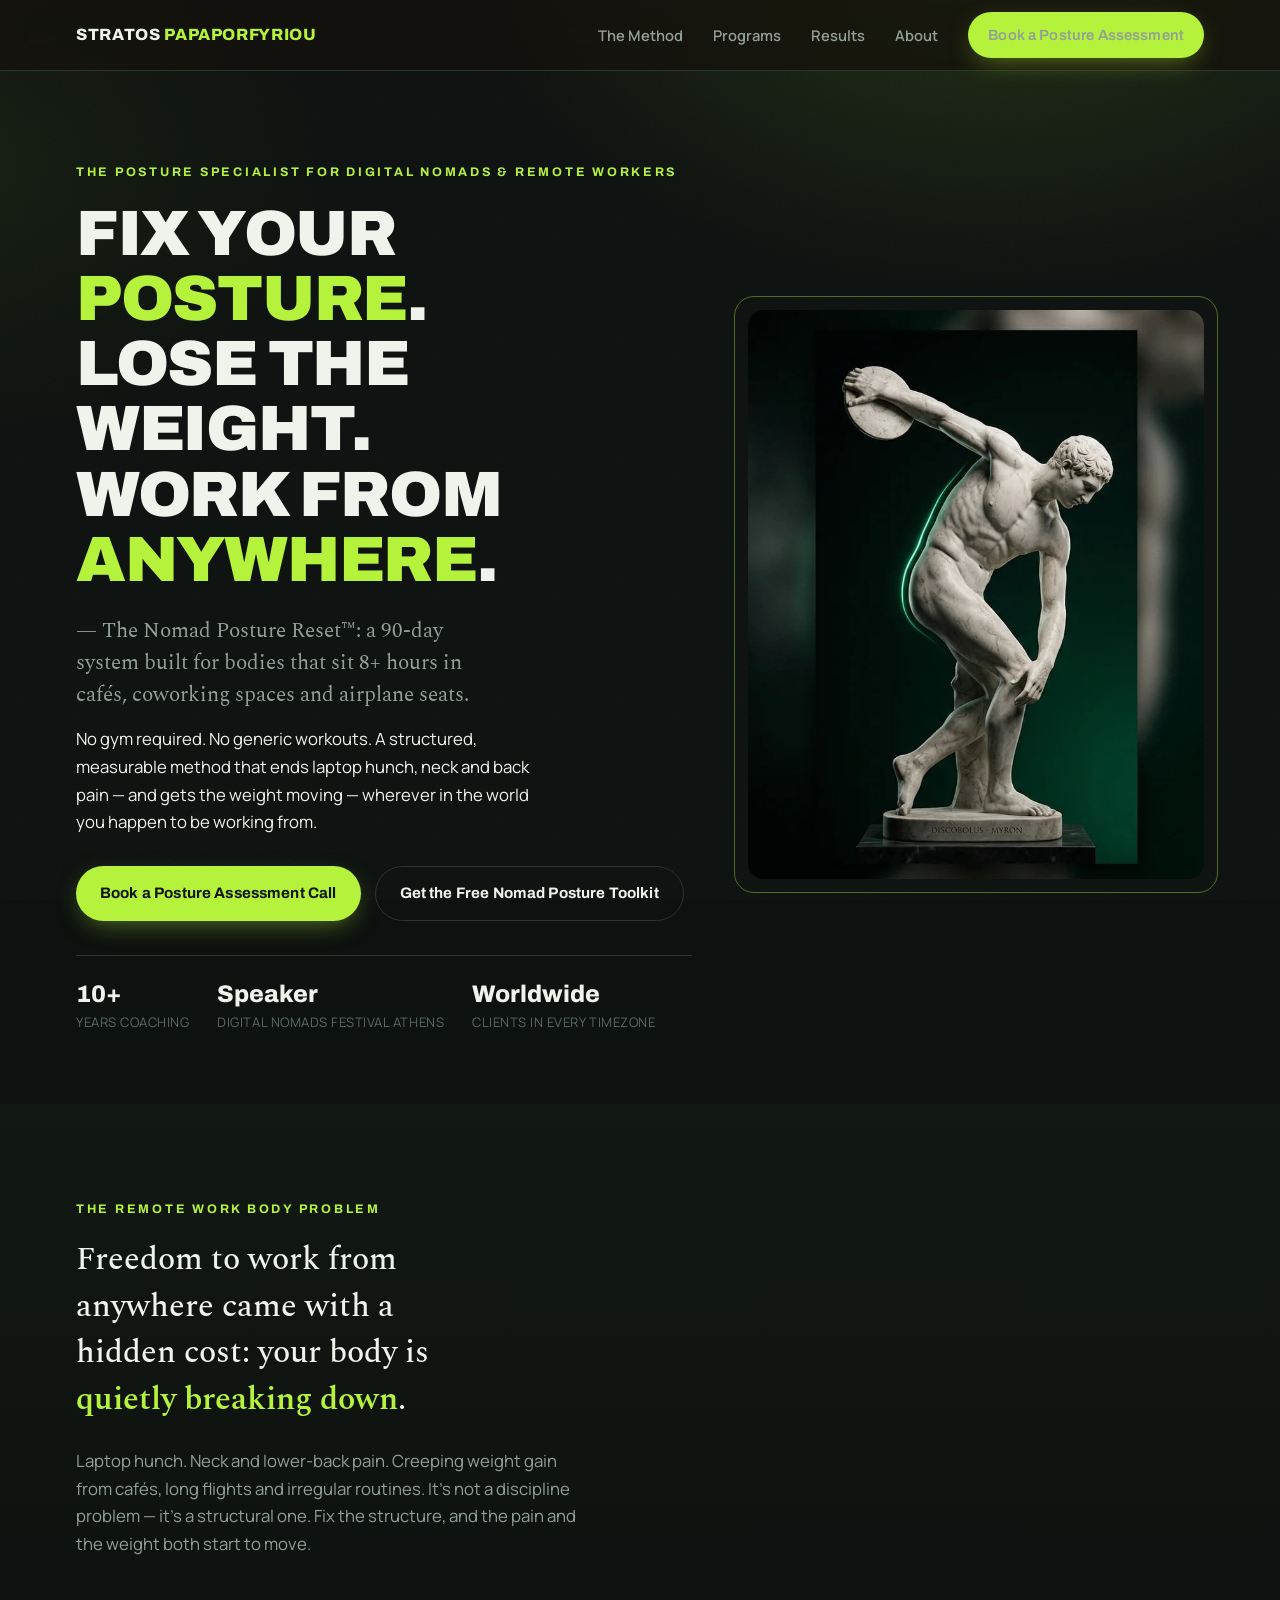
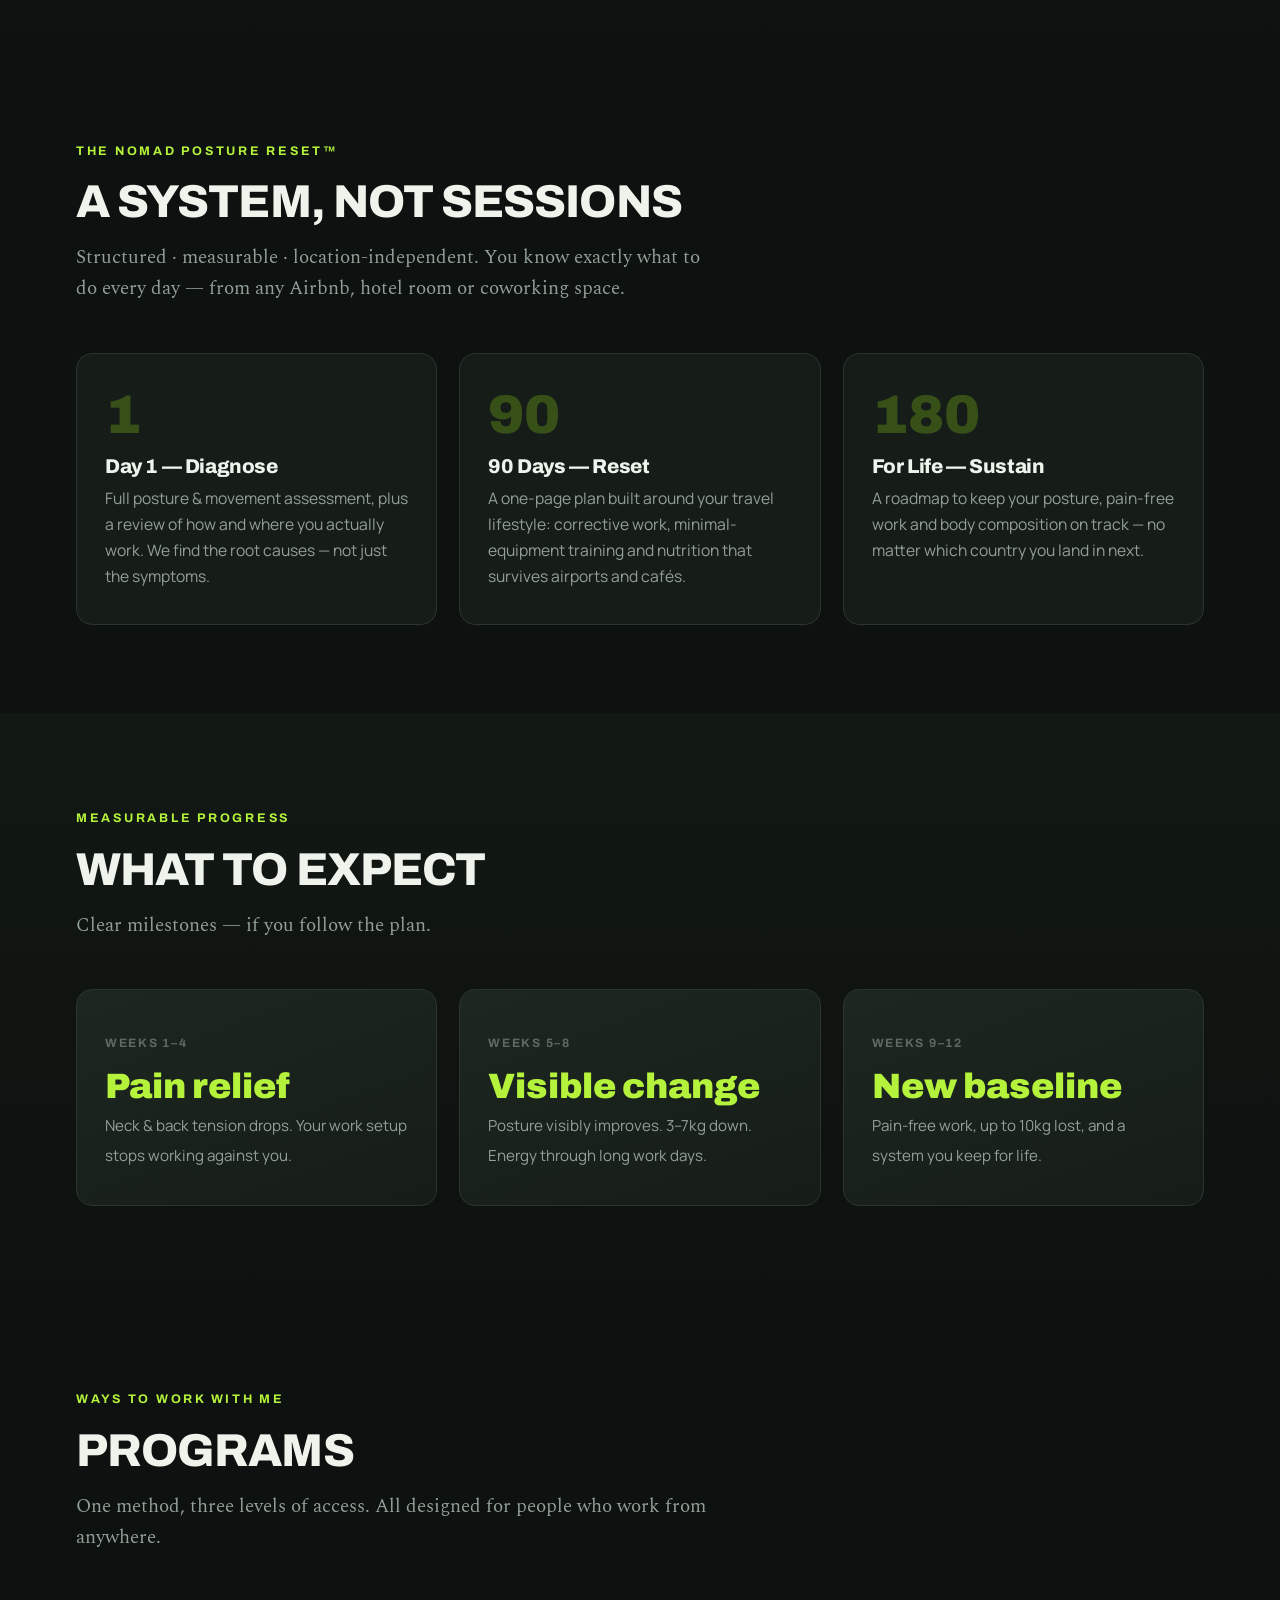
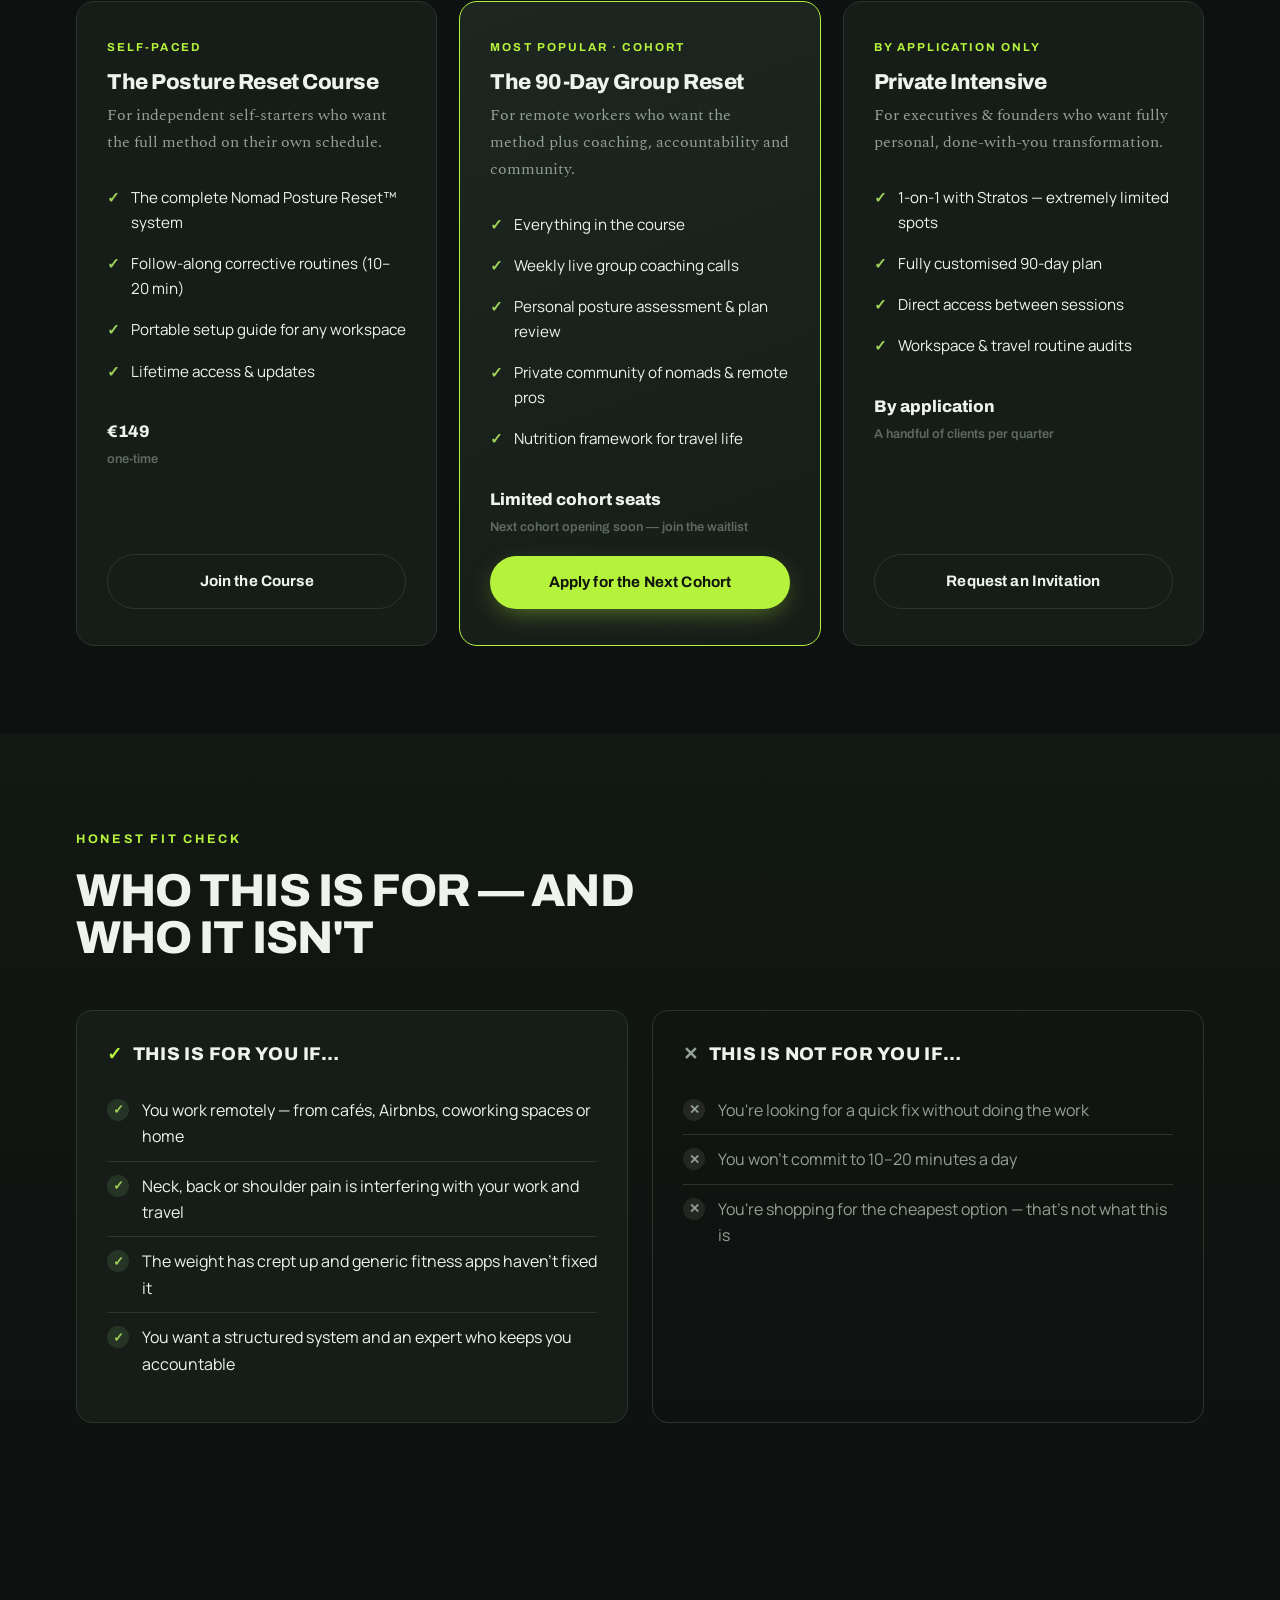
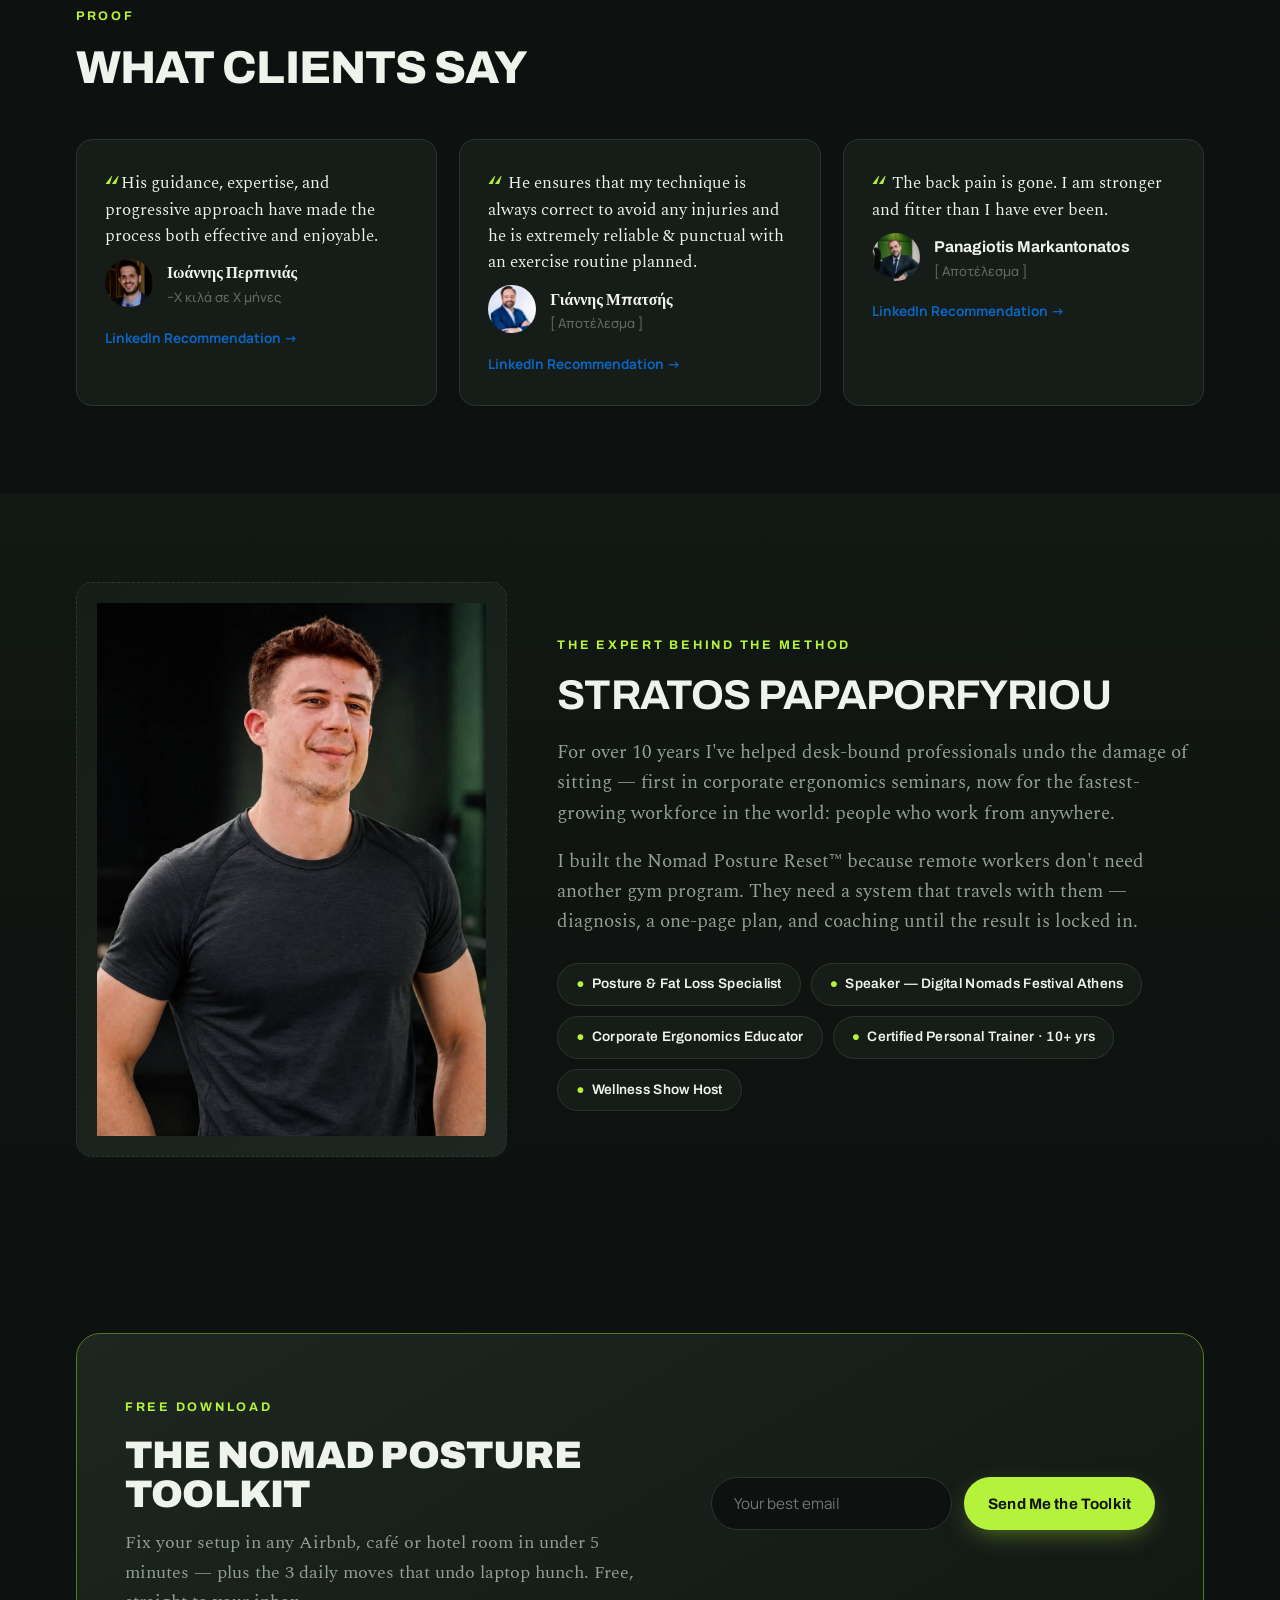
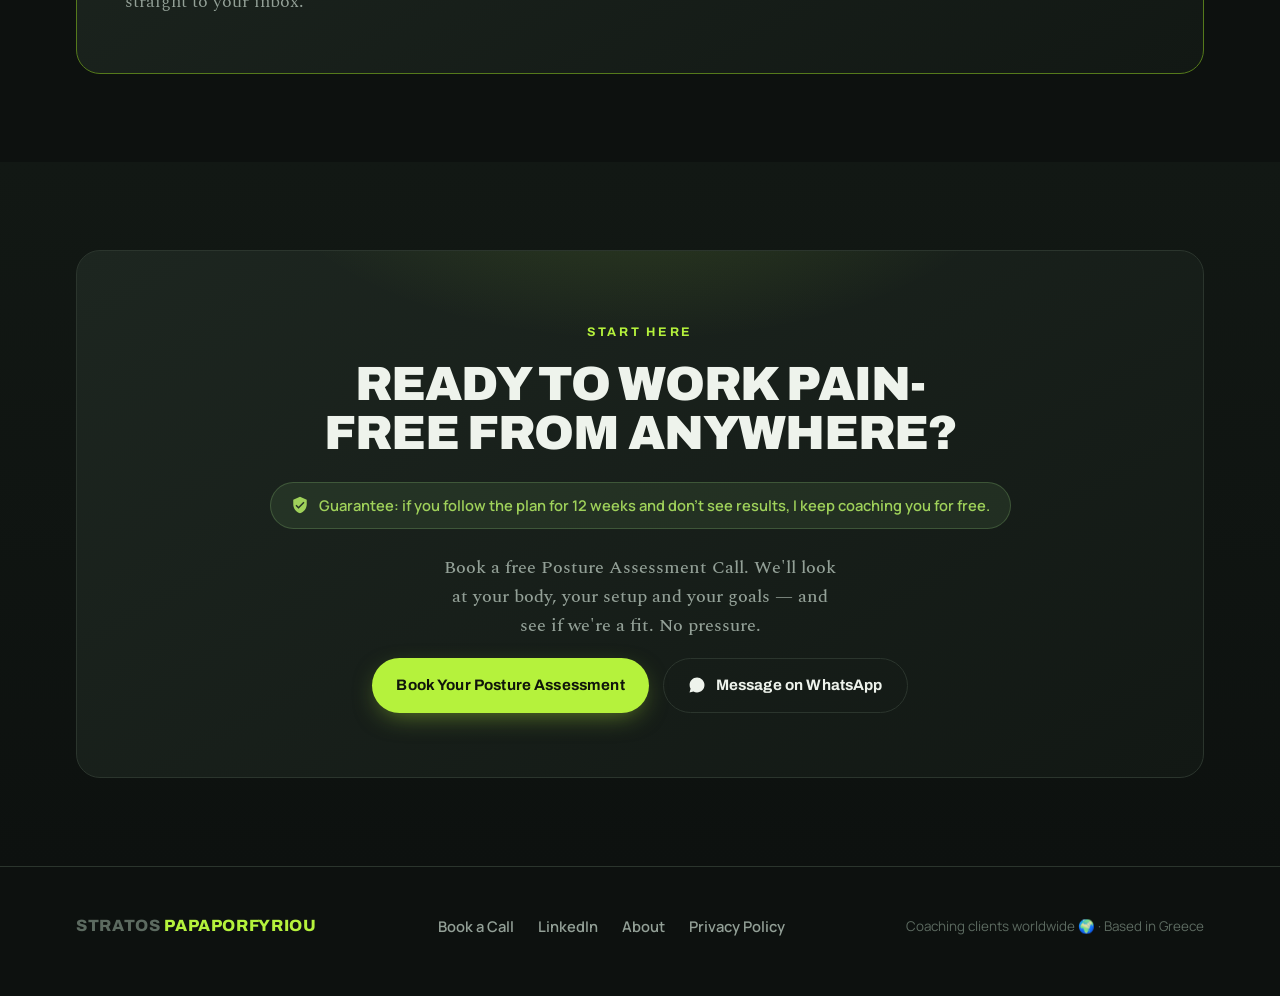
==== index.html @ 00811af6 "Update index.html" ====
<!DOCTYPE html>
<html lang="en">
<head>

<!-- Google tag (gtag.js) -->
<script>
  window.dataLayer = window.dataLayer || [];

  function gtag() {
    dataLayer.push(arguments);
  }

  gtag("consent", "default", {
    analytics_storage: "denied",
    ad_storage: "denied",
    ad_user_data: "denied",
    ad_personalization: "denied"
  });
</script>

<script
  async
  src="https://www.googletagmanager.com/gtag/js?id=G-JQXVKSX628">
</script>

<script>
  gtag("js", new Date());
  gtag("config", "G-JQXVKSX628");
</script>

  
<meta charset="UTF-8" />
<meta name="viewport" content="width=device-width, initial-scale=1.0" />
<title>Stratos Papaporfyriou — The Posture Specialist for Digital Nomads & Remote Workers</title>
<meta name="description" content="Fix your posture, lose the weight, work pain-free from anywhere. The Nomad Posture Reset™ — a 90-day system for digital nomads & remote workers. No gym required." />

<!--
  ╔══════════════════════════════════════════════════════════════════╗
  ║  SETUP NOTES                                                     ║
  ║  1. WHATSAPP: change WHATSAPP_NUMBER in the <script> below.      ║
  ║  2. CALENDLY: replace CALENDLY_URL with your booking link.       ║
  ║  3. EMAIL FORM: replace the form action with your MailerLite     ║
  ║     (or similar) embed — search "LEAD MAGNET FORM".              ║
  ║  4. PHOTOS: search "ΦΩΤΟ:" comments and replace placeholders.    ║
  ║  5. TESTIMONIALS: fill the slots — search "TESTIMONIAL".         ║
  ╚══════════════════════════════════════════════════════════════════╝
-->

<link rel="preconnect" href="https://fonts.googleapis.com" />
<link rel="preconnect" href="https://fonts.gstatic.com" crossorigin />
<link href="https://fonts.googleapis.com/css2?family=Archivo:wght@500;600;700;800;900&family=Manrope:wght@400;500;600;700&family=Spectral:ital,wght@0,500;0,600;1,500&display=swap" rel="stylesheet" />

<style>
:root{
  --bg:#0D110F; --bg-2:#121814; --surface:#161D18; --surface-2:#1D2620;
  --line:#2B352D; --text:#EEF3EC; --muted:#93A097; --muted-2:#5C6A60;
  --accent:#B5F23C; --accent-2:#CCFF63; --accent-deep:#557A1B;
  --accent-ink:#10160B; --ok:#9FD15A; --maxw:1180px;
}
*{box-sizing:border-box;margin:0;padding:0}
html{scroll-behavior:smooth}
body{background:var(--bg);color:var(--text);font-family:'Manrope',sans-serif;font-size:18px;line-height:1.65;-webkit-font-smoothing:antialiased;overflow-x:hidden}
body::before{content:"";position:fixed;inset:0;z-index:-2;background:radial-gradient(900px 600px at 78% -8%, rgba(181,242,60,.14), transparent 60%),radial-gradient(700px 500px at -5% 18%, rgba(85,122,27,.12), transparent 55%),var(--bg)}
body::after{content:"";position:fixed;inset:0;z-index:-1;pointer-events:none;opacity:.035;background-image:url("data:image/svg+xml,%3Csvg xmlns='http://www.w3.org/2000/svg' width='120' height='120'%3E%3Cfilter id='n'%3E%3CfeTurbulence type='fractalNoise' baseFrequency='.9' numOctaves='3'/%3E%3C/filter%3E%3Crect width='100%25' height='100%25' filter='url(%23n)'/%3E%3C/svg%3E")}
.wrap{max-width:var(--maxw);margin:0 auto;padding:0 26px}
h1,h2,h3{font-family:'Archivo',sans-serif;line-height:1.02;letter-spacing:-.02em}
.eyebrow{font-family:'Archivo',sans-serif;font-size:.78rem;font-weight:700;letter-spacing:.22em;text-transform:uppercase;color:var(--accent);display:inline-block;margin-bottom:18px}
.accent{color:var(--accent)}
.serif{font-family:'Spectral',serif;font-weight:500}

nav{position:sticky;top:0;z-index:50;backdrop-filter:saturate(140%) blur(14px);background:rgba(21,17,13,.72);border-bottom:1px solid var(--line)}
.nav-inner{display:flex;align-items:center;justify-content:space-between;height:70px}
.brand{font-family:'Archivo',sans-serif;font-weight:800;font-size:1.02rem;letter-spacing:.04em;text-transform:uppercase}
.brand span{color:var(--accent)}
.nav-links{display:flex;gap:30px;align-items:center}
.nav-links a{color:var(--muted);text-decoration:none;font-size:.92rem;font-weight:600;transition:color .2s}
.nav-links a:hover{color:var(--text)}
.btn{display:inline-flex;align-items:center;gap:10px;font-family:'Archivo',sans-serif;font-weight:700;font-size:.95rem;letter-spacing:.01em;padding:14px 24px;border-radius:999px;text-decoration:none;cursor:pointer;border:none;transition:transform .18s ease, box-shadow .18s ease, background .2s}
.btn-primary{background:var(--accent);color:var(--accent-ink);box-shadow:0 8px 26px -8px rgba(181,242,60,.5)}
.btn-primary:hover{transform:translateY(-2px);box-shadow:0 14px 34px -8px rgba(181,242,60,.65);background:var(--accent-2)}
.btn-ghost{background:transparent;color:var(--text);border:1px solid var(--line)}
.btn-ghost:hover{border-color:var(--accent);color:var(--accent)}
.btn svg{width:18px;height:18px;flex:none}
.nav-cta{padding:11px 20px}
@media(max-width:820px){.nav-links a:not(.nav-cta){display:none}}

.hero{padding:84px 0 70px;position:relative}
.hero-grid{display:grid;grid-template-columns:1.15fr .85fr;gap:56px;align-items:center}
.hero h1{font-size:clamp(2.4rem,5vw,4.1rem);font-weight:900;text-transform:uppercase}
.hero h1 .num{color:var(--accent);font-style:normal}
.hero-sub{font-family:'Spectral',serif;font-size:1.32rem;color:var(--muted);margin:24px 0 14px;max-width:36ch;line-height:1.5}
.hero-line{color:var(--text);font-size:1.05rem;max-width:46ch;margin-bottom:30px}
.hero-ctas{display:flex;gap:14px;flex-wrap:wrap;margin-bottom:34px}
.trust{display:flex;gap:28px;flex-wrap:wrap;padding-top:26px;border-top:1px solid var(--line)}
.trust div{display:flex;flex-direction:column}
.trust b{font-family:'Archivo',sans-serif;font-size:1.5rem;font-weight:800;color:var(--text);line-height:1}
.trust small{color:var(--muted-2);font-size:.82rem;letter-spacing:.04em;text-transform:uppercase;margin-top:6px}
.hero-photo-frame{position:relative}
.hero-photo-frame::before{content:"";position:absolute;inset:-14px;border:1px solid var(--accent);border-radius:20px;opacity:.4}
.photo{width:100%;aspect-ratio:4/5;border-radius:16px;overflow:hidden;background:linear-gradient(145deg,var(--surface),var(--surface-2));border:1px dashed var(--line);display:flex;align-items:center;justify-content:center;text-align:center;color:var(--muted-2);font-size:.85rem;padding:20px;position:relative}
.hero-photo{width:100%;aspect-ratio:4/5;object-fit:cover;border-radius:16px;display:block}
@media(max-width:860px){.hero-grid{grid-template-columns:1fr;gap:40px}.hero-photo-frame{max-width:380px;margin:0 auto}}

section{padding:88px 0;position:relative}
.section-head{max-width:640px;margin-bottom:48px}
.section-head h2{font-size:clamp(2rem,3.6vw,2.9rem);font-weight:800;text-transform:uppercase}
.section-head p{color:var(--muted);margin-top:16px;font-family:'Spectral',serif;font-size:1.18rem}
.alt{background:linear-gradient(180deg,var(--bg-2),var(--bg))}

.problem{font-family:'Spectral',serif;font-size:clamp(1.4rem,2.6vw,2rem);font-weight:500;line-height:1.45;max-width:26ch}
.problem .accent{font-weight:600}
.problem-note{color:var(--muted);font-family:'Manrope';font-size:1.05rem;margin-top:24px;max-width:50ch}

.fw-grid{display:grid;grid-template-columns:repeat(3,1fr);gap:22px}
.fw-card{background:var(--surface);border:1px solid var(--line);border-radius:16px;padding:34px 28px;position:relative;overflow:hidden;transition:border-color .25s, transform .25s}
.fw-card:hover{border-color:var(--accent);transform:translateY(-4px)}
.fw-num{font-family:'Archivo';font-weight:900;font-size:3.4rem;color:var(--accent-deep);line-height:1;opacity:.55}
.fw-card h3{font-size:1.25rem;font-weight:800;margin:14px 0 10px}
.fw-card p{color:var(--muted);font-size:.98rem}
@media(max-width:760px){.fw-grid{grid-template-columns:1fr}}

.miles{display:grid;grid-template-columns:repeat(3,1fr);gap:22px}
.mile{background:linear-gradient(160deg,var(--surface-2),var(--surface));border:1px solid var(--line);border-radius:16px;padding:36px 28px;text-align:left}
.mile small{color:var(--muted-2);text-transform:uppercase;letter-spacing:.14em;font-size:.76rem;font-weight:700;font-family:'Archivo'}
.mile b{display:block;font-family:'Archivo';font-weight:900;font-size:2.2rem;color:var(--accent);margin:12px 0 4px;line-height:1.1}
.mile span{color:var(--muted);font-size:.95rem}
@media(max-width:760px){.miles{grid-template-columns:1fr}}

/* OFFERS */
.offers{display:grid;grid-template-columns:repeat(3,1fr);gap:22px;align-items:stretch}
.offer{background:var(--surface);border:1px solid var(--line);border-radius:18px;padding:36px 30px;display:flex;flex-direction:column;transition:border-color .25s,transform .25s}
.offer:hover{border-color:var(--accent);transform:translateY(-4px)}
.offer.featured{border-color:var(--accent);background:linear-gradient(160deg,var(--surface-2),var(--surface));position:relative}
.offer .tag{font-family:'Archivo';font-size:.72rem;font-weight:700;letter-spacing:.18em;text-transform:uppercase;color:var(--accent);margin-bottom:14px}
.offer h3{font-size:1.35rem;font-weight:800;margin-bottom:10px}
.offer .who{font-family:'Spectral',serif;color:var(--muted);font-size:1.02rem;margin-bottom:20px}
.offer ul{list-style:none;margin-bottom:26px}
.offer li{display:flex;gap:11px;align-items:flex-start;padding:8px 0;color:var(--text);font-size:.95rem}
.offer li::before{content:"✓";color:var(--ok);font-weight:800;flex:none}
.offer .price{font-family:'Archivo';font-weight:800;font-size:1.05rem;color:var(--text);margin-bottom:18px}
.offer .price small{display:block;color:var(--muted-2);font-weight:600;font-size:.8rem;margin-top:4px}
.offer .btn{margin-top:auto;justify-content:center}
@media(max-width:880px){.offers{grid-template-columns:1fr}}

.fit-grid{display:grid;grid-template-columns:1fr 1fr;gap:24px}
.fit-card{background:var(--surface);border:1px solid var(--line);border-radius:16px;padding:34px 30px}
.fit-card.no{background:transparent}
.fit-card h3{font-size:1.15rem;font-weight:800;text-transform:uppercase;letter-spacing:.04em;margin-bottom:22px;display:flex;align-items:center;gap:10px}
.fit-card ul{list-style:none}
.fit-card li{display:flex;gap:13px;align-items:flex-start;padding:11px 0;border-bottom:1px solid var(--line);color:var(--text);font-size:1rem}
.fit-card li:last-child{border-bottom:none}
.tick,.cross{flex:none;width:22px;height:22px;border-radius:50%;display:grid;place-items:center;font-weight:800;font-size:.8rem;margin-top:2px}
.tick{background:rgba(127,176,106,.16);color:var(--ok)}
.cross{background:rgba(168,154,135,.14);color:var(--muted)}
.fit-card.no li{color:var(--muted)}
@media(max-width:760px){.fit-grid{grid-template-columns:1fr}}

.tst-grid{display:grid;grid-template-columns:repeat(3,1fr);gap:22px}
.tst{background:var(--surface);border:1px solid var(--line);border-radius:16px;padding:30px 28px;display:flex;flex-direction:column;gap:18px}
.tst .quote{font-family:'Spectral',serif;font-size:1.06rem;line-height:1.55;color:var(--text)}
.tst .quote::before{content:"“";color:var(--accent);font-family:'Spectral',serif;font-size:2rem;line-height:0;margin-right:2px;vertical-align:-.35em}
.tst .person{display:flex;align-items:center;gap:14px;margin-top:auto;padding-top:8px}
.avatar{width:48px;height:48px;border-radius:50%;flex:none;background:linear-gradient(145deg,var(--accent-deep),var(--surface-2));display:grid;place-items:center;font-family:'Archivo';font-weight:800;color:var(--accent-2);font-size:1rem;overflow:hidden}
img.avatar{object-fit:cover}
.tst .person b{font-family:'Archivo';font-weight:700;font-size:.98rem}
.tst .person span{display:block;color:var(--muted-2);font-size:.82rem;font-weight:500}
@media(max-width:880px){.tst-grid{grid-template-columns:1fr 1fr}}
@media(max-width:600px){.tst-grid{grid-template-columns:1fr}}

.about-grid{display:grid;grid-template-columns:.8fr 1.2fr;gap:50px;align-items:center}
.about-grid .photo{
  aspect-ratio:3/4;
  object-fit:cover;
}
.about p{color:var(--muted);font-family:'Spectral',serif;font-size:1.18rem;line-height:1.6;margin-bottom:18px}
.creds{display:flex;flex-wrap:wrap;gap:10px;margin-top:26px}
.cred{background:var(--surface);border:1px solid var(--line);border-radius:999px;padding:9px 18px;font-size:.86rem;font-weight:600;color:var(--text);font-family:'Archivo';letter-spacing:.02em}
.cred .accent{margin-right:7px}
@media(max-width:860px){.about-grid{grid-template-columns:1fr;gap:34px}.about-grid .photo{max-width:340px}}

/* LEAD MAGNET */
.magnet{background:linear-gradient(150deg,var(--surface-2),var(--bg-2));border:1px solid var(--accent-deep);border-radius:24px;padding:56px 48px;display:grid;grid-template-columns:1.1fr .9fr;gap:44px;align-items:center}
.magnet h2{font-size:clamp(1.7rem,3.2vw,2.4rem);font-weight:900;text-transform:uppercase}
.magnet p{color:var(--muted);margin-top:14px;font-family:'Spectral',serif;font-size:1.12rem}
.magnet form{display:flex;gap:12px;flex-wrap:wrap}
.magnet input{flex:1;min-width:220px;background:var(--bg);border:1px solid var(--line);border-radius:999px;padding:15px 22px;color:var(--text);font-family:'Manrope';font-size:.95rem}
.magnet input:focus{outline:none;border-color:var(--accent)}
@media(max-width:820px){.magnet{grid-template-columns:1fr;padding:44px 30px}}

.cta{background:linear-gradient(150deg,var(--surface-2),var(--bg-2));border:1px solid var(--line);border-radius:24px;padding:64px 48px;text-align:center;position:relative;overflow:hidden}
.cta::before{content:"";position:absolute;inset:0;background:radial-gradient(600px 300px at 50% -20%,rgba(181,242,60,.16),transparent 65%)}
.cta>*{position:relative}
.cta h2{font-size:clamp(2rem,4vw,3rem);font-weight:900;text-transform:uppercase;max-width:20ch;margin:0 auto}
.guarantee{display:inline-flex;align-items:center;gap:10px;background:rgba(127,176,106,.12);border:1px solid rgba(127,176,106,.3);color:var(--ok);padding:10px 20px;border-radius:999px;font-size:.92rem;font-weight:600;margin:24px 0}
.cta-ctas{display:flex;gap:14px;justify-content:center;flex-wrap:wrap;margin-top:18px}

footer{border-top:1px solid var(--line);padding:46px 0 56px;color:var(--muted-2)}
.foot-inner{display:flex;justify-content:space-between;align-items:center;gap:24px;flex-wrap:wrap}
.foot-inner a{color:var(--muted);text-decoration:none;font-weight:600;font-size:.92rem}
.foot-inner a:hover{color:var(--accent)}
.foot-links{display:flex;gap:24px;flex-wrap:wrap}

.reveal{
  opacity:1;
  transform:none;
}
.reveal.in{opacity:1;transform:none}
@media(prefers-reduced-motion:reduce){.reveal{opacity:1;transform:none;transition:none}}


.cookie-banner {
  position: fixed;
  left: 20px;
  right: 20px;
  bottom: 20px;
  z-index: 9999;
  max-width: 1050px;
  margin: auto;
  padding: 22px 24px;
  display: flex;
  align-items: center;
  justify-content: space-between;
  gap: 24px;
  background: var(--surface-2);
  border: 1px solid var(--line);
  border-radius: 18px;
  box-shadow: 0 20px 70px rgba(0, 0, 0, .5);
}

.cookie-banner[hidden] {
  display: none;
}

.cookie-text strong {
  display: block;
  margin-bottom: 5px;
  font-family: "Archivo", sans-serif;
}

.cookie-text p {
  max-width: 700px;
  color: var(--muted);
  font-size: .85rem;
  line-height: 1.5;
}

.cookie-text a {
  color: var(--accent);
}

.cookie-buttons {
  display: flex;
  flex: none;
  gap: 10px;
}

.cookie-buttons .btn {
  padding: 11px 18px;
  font-size: .85rem;
}

@media (max-width: 700px) {
  .cookie-banner {
    left: 12px;
    right: 12px;
    bottom: 12px;
    align-items: stretch;
    flex-direction: column;
  }

  .cookie-buttons {
    display: grid;
    grid-template-columns: 1fr 1fr;
  }

  .cookie-buttons .btn {
    justify-content: center;
  }
}
  
  
</style>
</head>
<body>

<!-- ==== NAV ==== -->
<nav>
  <div class="wrap nav-inner">
    <div class="brand">STRATOS <span>PAPAPORFYRIOU</span></div>
    <div class="nav-links">
      <a href="#method">The Method</a>
      <a href="#programs">Programs</a>
      <a href="#results">Results</a>
      <a href="#about">About</a>
      <a class="btn btn-primary nav-cta" data-cal href="#">Book a Posture Assessment</a>
    </div>
  </div>
</nav>

<!-- ==== HERO ==== -->
<header class="hero">
  <div class="wrap hero-grid">
    <div class="reveal">
      <span class="eyebrow">The Posture Specialist for Digital Nomads &amp; Remote Workers</span>
      <h1>Fix your <span class="num">posture</span>.<br>Lose the weight.<br>Work from <span class="num">anywhere</span>.</h1>
      <p class="hero-sub">— The Nomad Posture Reset™: a 90-day system built for bodies that sit 8+ hours in cafés, coworking spaces and airplane seats.</p>
      <p class="hero-line">No gym required. No generic workouts. A structured, measurable method that ends laptop hunch, neck and back pain — and gets the weight moving — wherever in the world you happen to be working from.</p>
      <div class="hero-ctas">
        <a class="btn btn-primary" data-cal href="#">Book a Posture Assessment Call</a>
        <a class="btn btn-ghost" href="#magnet">Get the Free Nomad Posture Toolkit</a>
      </div>
      <div class="trust">
        <div><b>10+</b><small>Years coaching</small></div>
        <div><b>Speaker</b><small>Digital Nomads Festival Athens</small></div>
        <div><b>Worldwide</b><small>Clients in every timezone</small></div>
      </div>
    </div>
    <div class="reveal hero-photo-frame">
      <!-- ΦΩΤΟ: <img class="hero-photo" src="stratos-hero.jpg" alt="Stratos Papaporfyriou"> -->
      <img class="hero-photo" src="images/1.jpg" alt="Stratos Papaporfyriou">
    </div>
  </div>
</header>

<!-- ==== PROBLEM ==== -->
<section class="alt">
  <div class="wrap reveal">
    <span class="eyebrow">The Remote Work Body Problem</span>
    <p class="problem">Freedom to work from anywhere came with a hidden cost: your body is <span class="accent">quietly breaking down</span>.</p>
    <p class="problem-note">Laptop hunch. Neck and lower-back pain. Creeping weight gain from cafés, long flights and irregular routines. It's not a discipline problem — it's a structural one. Fix the structure, and the pain and the weight both start to move.</p>
  </div>
</section>

<!-- ==== METHOD ==== -->
<section id="method">
  <div class="wrap">
    <div class="section-head reveal">
      <span class="eyebrow">The Nomad Posture Reset™</span>
      <h2>A system, not sessions</h2>
      <p>Structured · measurable · location-independent. You know exactly what to do every day — from any Airbnb, hotel room or coworking space.</p>
    </div>
    <div class="fw-grid">
      <div class="fw-card reveal">
        <div class="fw-num">1</div>
        <h3>Day 1 — Diagnose</h3>
        <p>Full posture &amp; movement assessment, plus a review of how and where you actually work. We find the root causes — not just the symptoms.</p>
      </div>
      <div class="fw-card reveal">
        <div class="fw-num">90</div>
        <h3>90 Days — Reset</h3>
        <p>A one-page plan built around your travel lifestyle: corrective work, minimal-equipment training and nutrition that survives airports and cafés.</p>
      </div>
      <div class="fw-card reveal">
        <div class="fw-num">180</div>
        <h3>For Life — Sustain</h3>
        <p>A roadmap to keep your posture, pain-free work and body composition on track — no matter which country you land in next.</p>
      </div>
    </div>
  </div>
</section>

<!-- ==== MILESTONES ==== -->
<section id="results" class="alt">
  <div class="wrap">
    <div class="section-head reveal">
      <span class="eyebrow">Measurable progress</span>
      <h2>What to expect</h2>
      <p>Clear milestones — if you follow the plan.</p>
    </div>
    <div class="miles">
      <div class="mile reveal"><small>Weeks 1–4</small><b>Pain relief</b><span>Neck &amp; back tension drops. Your work setup stops working against you.</span></div>
      <div class="mile reveal"><small>Weeks 5–8</small><b>Visible change</b><span>Posture visibly improves. 3–7kg down. Energy through long work days.</span></div>
      <div class="mile reveal"><small>Weeks 9–12</small><b>New baseline</b><span>Pain-free work, up to 10kg lost, and a system you keep for life.</span></div>
    </div>
  </div>
</section>

<!-- ==== PROGRAMS ==== -->
<section id="programs">
  <div class="wrap">
    <div class="section-head reveal">
      <span class="eyebrow">Ways to work with me</span>
      <h2>Programs</h2>
      <p>One method, three levels of access. All designed for people who work from anywhere.</p>
    </div>
    <div class="offers">

      <div class="offer reveal">
        <div class="tag">Self-paced</div>
        <h3>The Posture Reset Course</h3>
        <p class="who">For independent self-starters who want the full method on their own schedule.</p>
        <ul>
          <li>The complete Nomad Posture Reset™ system</li>
          <li>Follow-along corrective routines (10–20 min)</li>
          <li>Portable setup guide for any workspace</li>
          <li>Lifetime access &amp; updates</li>
        </ul>
        <div class="price">€149 <small>one-time</small></div>
        <a class="btn btn-ghost" href="#" >Join the Course</a>
      </div>

      <div class="offer featured reveal">
        <div class="tag">Most popular · Cohort</div>
        <h3>The 90-Day Group Reset</h3>
        <p class="who">For remote workers who want the method plus coaching, accountability and community.</p>
        <ul>
          <li>Everything in the course</li>
          <li>Weekly live group coaching calls</li>
          <li>Personal posture assessment &amp; plan review</li>
          <li>Private community of nomads &amp; remote pros</li>
          <li>Nutrition framework for travel life</li>
        </ul>
        <div class="price">Limited cohort seats <small>Next cohort opening soon — join the waitlist</small></div>
        <a class="btn btn-primary" data-cal href="#">Apply for the Next Cohort</a>
      </div>

      <div class="offer reveal">
        <div class="tag">By application only</div>
        <h3>Private Intensive</h3>
        <p class="who">For executives &amp; founders who want fully personal, done-with-you transformation.</p>
        <ul>
          <li>1-on-1 with Stratos — extremely limited spots</li>
          <li>Fully customised 90-day plan</li>
          <li>Direct access between sessions</li>
          <li>Workspace &amp; travel routine audits</li>
        </ul>
        <div class="price">By application <small>A handful of clients per quarter</small></div>
        <a class="btn btn-ghost" data-cal href="#">Request an Invitation</a>
      </div>

    </div>
  </div>
</section>

<!-- ==== FIT / NOT FIT ==== -->
<section class="alt">
  <div class="wrap">
    <div class="section-head reveal">
      <span class="eyebrow">Honest fit check</span>
      <h2>Who this is for — and who it isn't</h2>
    </div>
    <div class="fit-grid">
      <div class="fit-card reveal">
        <h3><span class="accent">✓</span> This is for you if…</h3>
        <ul>
          <li><span class="tick">✓</span> You work remotely — from cafés, Airbnbs, coworking spaces or home</li>
          <li><span class="tick">✓</span> Neck, back or shoulder pain is interfering with your work and travel</li>
          <li><span class="tick">✓</span> The weight has crept up and generic fitness apps haven't fixed it</li>
          <li><span class="tick">✓</span> You want a structured system and an expert who keeps you accountable</li>
        </ul>
      </div>
      <div class="fit-card no reveal">
        <h3><span style="color:var(--muted)">✕</span> This is not for you if…</h3>
        <ul>
          <li><span class="cross">✕</span> You're looking for a quick fix without doing the work</li>
          <li><span class="cross">✕</span> You won't commit to 10–20 minutes a day</li>
          <li><span class="cross">✕</span> You're shopping for the cheapest option — that's not what this is</li>
        </ul>
      </div>
    </div>
  </div>
</section>

<!-- ==== TESTIMONIALS ==== -->
<section>
  <div class="wrap">
    <div class="section-head reveal">
      <span class="eyebrow">Proof</span>
      <h2>What clients say</h2>
    </div>
    <div class="tst-grid">

<!-- TESTIMONIAL 1 -->
<div class="tst reveal">

  <a href="https://www.linkedin.com/in/stratos-papaporfyriou-bb326b244/details/recommendations/?detailScreenTabIndex=0"
     target="_blank"
     rel="noopener"
     style="display:block;color:inherit;text-decoration:none;height:100%;">

    <p class="quote">His guidance, expertise, and progressive approach have made the process both effective and enjoyable.</p>

    <div class="person">
      <img class="avatar" src="images/client-01.jpg" alt="Ioannis Perpinias">
      <div>
        <b>Ιωάννης Περπινιάς</b>
        <span>−Χ κιλά σε Χ μήνες</span>
      </div>
    </div>

    <div style="margin-top:18px;color:#0A66C2;font-weight:700;font-size:.85rem;">
      LinkedIn Recommendation →
    </div>

  </a>

</div>

      
    <!-- TESTIMONIAL 2 -->
<div class="tst reveal">

  <a href="https://www.linkedin.com/in/stratos-papaporfyriou-bb326b244/details/recommendations/?detailScreenTabIndex=0"
     target="_blank"
     rel="noopener"
     style="display:block;color:inherit;text-decoration:none;height:100%;">

    <p class="quote">
      He ensures that my technique is always correct to avoid any injuries and he is extremely reliable & punctual with an exercise routine planned.
    </p>

    <div class="person">
      <img class="avatar" src="images/client-02.jpg" alt="Giannis Batsis">
      <div>
        <b>Γιάννης Μπατσής</b>
        <span>[ Αποτέλεσμα ]</span>
      </div>
    </div>

    <div style="margin-top:18px;color:#0A66C2;font-weight:700;font-size:.85rem;">
      LinkedIn Recommendation →
    </div>

  </a>

</div>

<!-- TESTIMONIAL 3 -->
<div class="tst reveal">

  <a href="https://www.linkedin.com/in/stratos-papaporfyriou-bb326b244/details/recommendations/?detailScreenTabIndex=0"
     target="_blank"
     rel="noopener"
     style="display:block;color:inherit;text-decoration:none;height:100%;">

    <p class="quote">
      The back pain is gone. I am stronger and fitter than I have ever been.
    </p>

    <div class="person">
      <img class="avatar" src="images/client-03.jpg" alt="Παναγιώτης Μαρκαντωνάτος">
      <div>
        <b>Panagiotis Markantonatos</b>
        <span>[ Αποτέλεσμα ]</span>
      </div>
    </div>

    <div style="margin-top:18px;color:#0A66C2;font-weight:700;font-size:.85rem;">
      LinkedIn Recommendation →
    </div>

  </a>

</div>
      <!-- Add up to 6 — delete unused blocks -->
    </div>
  </div>
</section>

<!-- ==== ABOUT ==== -->
<section id="about" class="alt">
  <div class="wrap about about-grid">
    <div class="reveal">
      <img class="photo" src="images/stratos.jpg" alt="Stratos Papaporfyriou">
    </div>

    <div class="reveal">
      <span class="eyebrow">The expert behind the method</span>
      <h2 style="font-size:clamp(1.8rem,3.4vw,2.6rem);text-transform:uppercase;margin-bottom:22px">Stratos Papaporfyriou</h2>
      <p>For over 10 years I've helped desk-bound professionals undo the damage of sitting — first in corporate ergonomics seminars, now for the fastest-growing workforce in the world: people who work from anywhere.</p>
      <p>I built the Nomad Posture Reset™ because remote workers don't need another gym program. They need a system that travels with them — diagnosis, a one-page plan, and coaching until the result is locked in.</p>
      <div class="creds">
        <div class="cred"><span class="accent">●</span>Posture &amp; Fat Loss Specialist</div>
        <div class="cred"><span class="accent">●</span>Speaker — Digital Nomads Festival Athens</div>
        <div class="cred"><span class="accent">●</span>Corporate Ergonomics Educator</div>
        <div class="cred"><span class="accent">●</span>Certified Personal Trainer · 10+ yrs</div>
        <div class="cred"><span class="accent">●</span>Wellness Show Host</div>
      </div>
    </div>
  </div>
</section>

<!-- ==== LEAD MAGNET ==== -->
<section id="magnet">
  <div class="wrap reveal">
    <div class="magnet">
      <div>
        <span class="eyebrow">Free download</span>
        <h2>The Nomad Posture Toolkit</h2>
        <p>Fix your setup in any Airbnb, café or hotel room in under 5 minutes — plus the 3 daily moves that undo laptop hunch. Free, straight to your inbox.</p>
      </div>
      <!-- LEAD MAGNET FORM: replace action with your MailerLite/ConvertKit endpoint -->
      <form action="#" method="post">
        <input type="email" name="email" placeholder="Your best email" required />
        <button class="btn btn-primary" type="submit">Send Me the Toolkit</button>
      </form>
    </div>
  </div>
</section>

<!-- ==== CTA ==== -->
<section class="alt">
  <div class="wrap reveal">
    <div class="cta">
      <span class="eyebrow">Start here</span>
      <h2>Ready to work pain-free from anywhere?</h2>
      <div class="guarantee">
        <svg width="18" height="18" viewBox="0 0 24 24" fill="currentColor"><path d="M12 1 3 5v6c0 5.55 3.84 10.74 9 12 5.16-1.26 9-6.45 9-12V5l-9-4Zm-2 16-4-4 1.41-1.41L10 14.17l6.59-6.58L18 9l-8 8Z"/></svg>
        Guarantee: if you follow the plan for 12 weeks and don't see results, I keep coaching you for free.
      </div>
      <p class="serif" style="color:var(--muted);max-width:44ch;margin:0 auto 4px;font-size:1.1rem">Book a free Posture Assessment Call. We'll look at your body, your setup and your goals — and see if we're a fit. No pressure.</p>
      <div class="cta-ctas">
        <a class="btn btn-primary" data-cal href="#">Book Your Posture Assessment</a>
        <a class="btn btn-ghost" data-wa href="#">
          <svg viewBox="0 0 24 24" fill="currentColor"><path d="M12.04 2C6.58 2 2.13 6.45 2.13 11.91c0 1.75.46 3.45 1.32 4.95L2 22l5.25-1.38a9.9 9.9 0 0 0 4.79 1.22h.01c5.46 0 9.91-4.45 9.91-9.91 0-2.65-1.03-5.14-2.9-7.01A9.82 9.82 0 0 0 12.04 2Z"/></svg>
          Message on WhatsApp
        </a>
      </div>
    </div>
  </div>
</section>

<!-- ==== FOOTER ==== -->
<footer>
  <div class="wrap foot-inner">
    <div class="brand">STRATOS <span>PAPAPORFYRIOU</span></div>
    <div class="foot-links">
      <a data-cal href="#">Book a Call</a>
      <a href="https://www.linkedin.com/in/stratos-papaporfyriou-bb326b244/" target="_blank" rel="noopener">LinkedIn</a>
      <a href="#about">About</a>
      <a href="https://www.artoffitness.gr/privacy-policy.html">Privacy Policy</a>
    </div>
    <div style="font-size:.84rem">Coaching clients worldwide 🌍 · Based in Greece</div>
  </div>
</footer>

<script>
/* 1. WHATSAPP — international format, no "+" */
const WHATSAPP_NUMBER = "306988411924";
const WHATSAPP_TEXT   = "Hi Stratos! I found your site and I'd like to learn more about the Nomad Posture Reset.";
/* 2. CALENDLY — your booking link */
const CALENDLY_URL = "https://calendly.com/stratspap0/30min";

const waLink = "https://wa.me/" + WHATSAPP_NUMBER + "?text=" + encodeURIComponent(WHATSAPP_TEXT);
document.querySelectorAll("[data-wa]").forEach(a => a.setAttribute("href", waLink));
document.querySelectorAll("[data-cal]").forEach(a => a.setAttribute("href", CALENDLY_URL));

/* Scroll reveal */
const io = new IntersectionObserver((entries) => {
  entries.forEach((e) => { if (e.isIntersecting) { e.target.classList.add("in"); io.unobserve(e.target); } });
}, { threshold: 0.12 });
document.querySelectorAll(".reveal").forEach((el, i) => {
  el.style.transitionDelay = (Math.min(i % 3, 2) * 0.08) + "s";
  io.observe(el);
});



/* Cookie consent */
const COOKIE_CONSENT_KEY = "analytics_consent_v1";

const cookieBanner = document.getElementById("cookie-banner");
const acceptCookies = document.getElementById("accept-cookies");
const rejectCookies = document.getElementById("reject-cookies");

function updateAnalyticsConsent(value) {
  if (typeof gtag === "function") {
    gtag("consent", "update", {
      analytics_storage: value,
      ad_storage: "denied",
      ad_user_data: "denied",
      ad_personalization: "denied"
    });
  }
}

function saveCookieChoice(choice) {
  localStorage.setItem(COOKIE_CONSENT_KEY, choice);

  if (cookieBanner) {
    cookieBanner.hidden = true;
  }
}

if (cookieBanner && acceptCookies && rejectCookies) {
  const savedCookieChoice =
    localStorage.getItem(COOKIE_CONSENT_KEY);

  if (savedCookieChoice === "accepted") {
    updateAnalyticsConsent("granted");
  } else if (savedCookieChoice === "rejected") {
    updateAnalyticsConsent("denied");
  } else {
    cookieBanner.hidden = false;
  }

  acceptCookies.addEventListener("click", function () {
    updateAnalyticsConsent("granted");
    saveCookieChoice("accepted");
  });

  rejectCookies.addEventListener("click", function () {
    updateAnalyticsConsent("denied");
    saveCookieChoice("rejected");
  });
}



    <div id="cookie-banner" class="cookie-banner" hidden>
  <div class="cookie-text">
    <strong>Cookie settings</strong>

    <p>
      We use optional analytics cookies to understand how visitors use
      this website. You can accept or reject them.
      <a href="https://www.artoffitness.gr/privacy-policy.html">
        Privacy Policy
      </a>
    </p>
  </div>

  <div class="cookie-buttons">
    <button type="button" id="reject-cookies" class="btn btn-ghost">
      Reject
    </button>

    <button type="button" id="accept-cookies" class="btn btn-primary">
      Accept
    </button>
  </div>
</div>

  
</script>





  
</body>
</html>
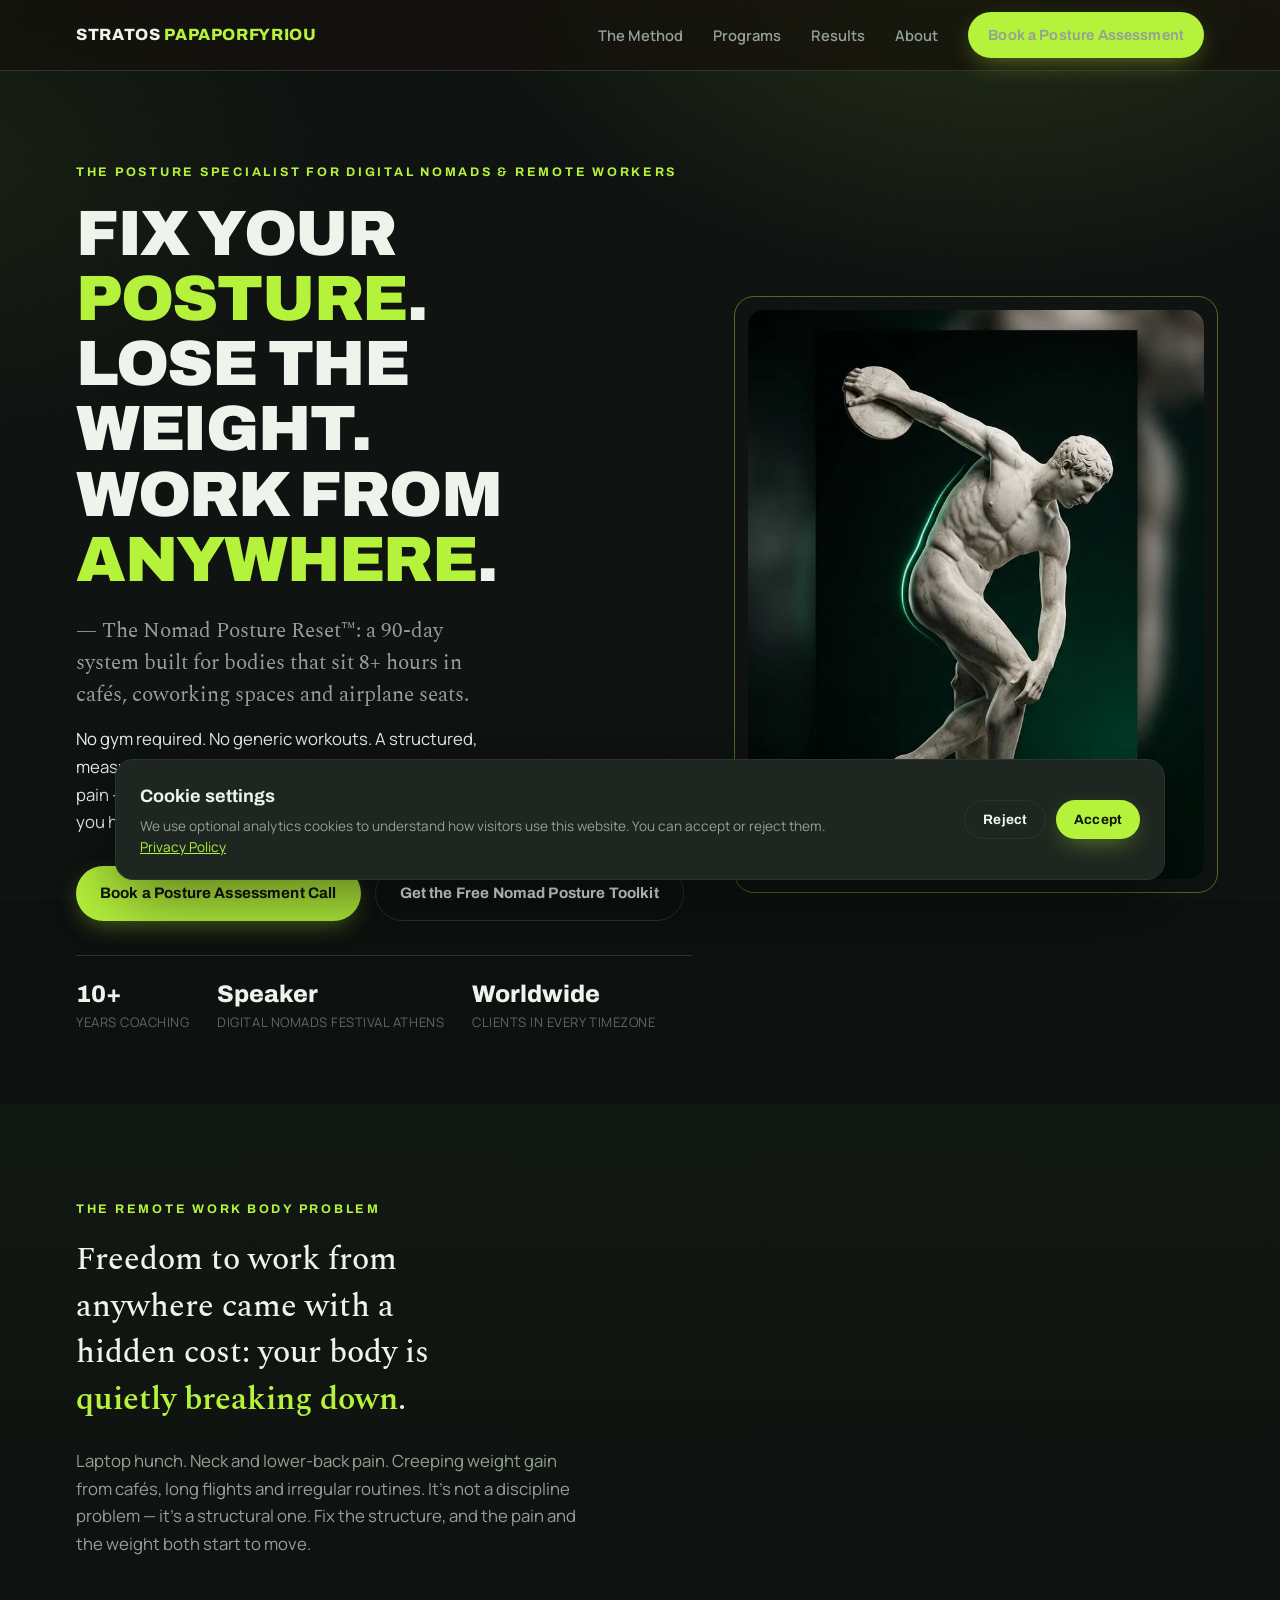
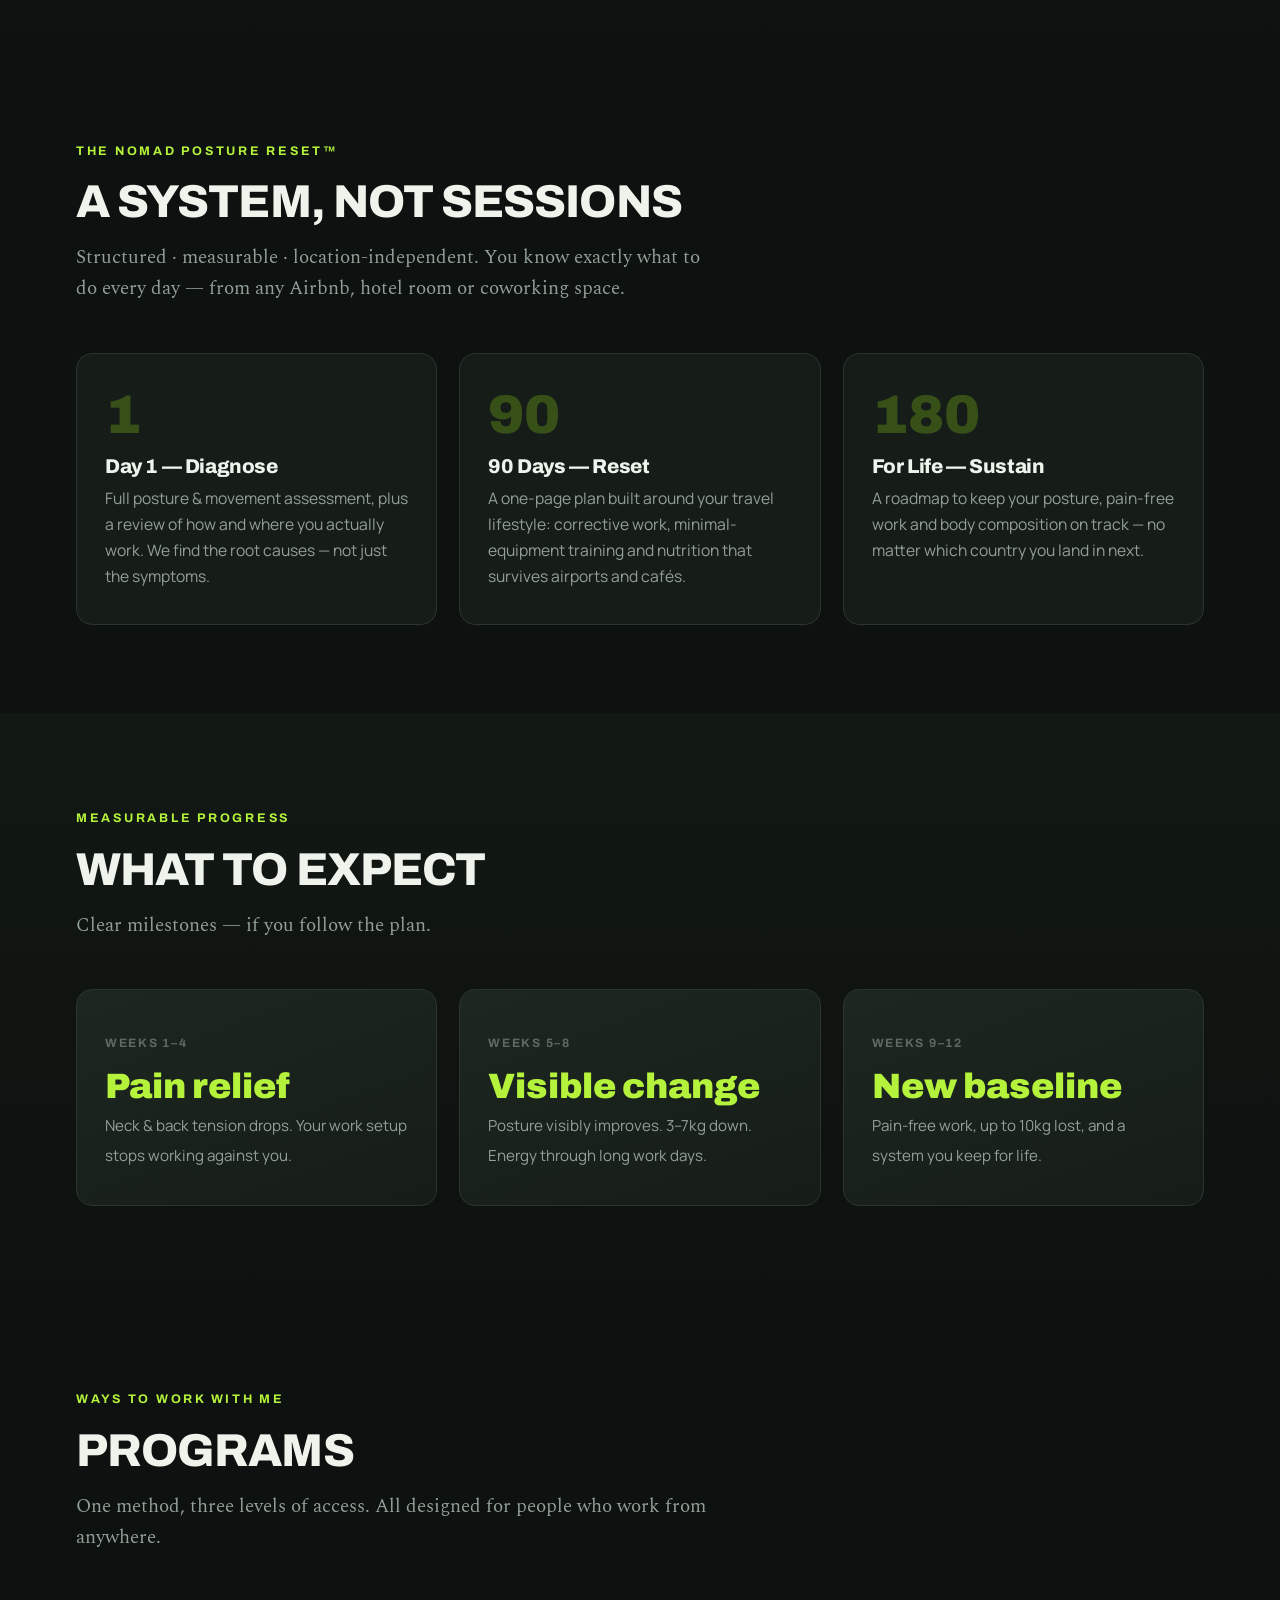
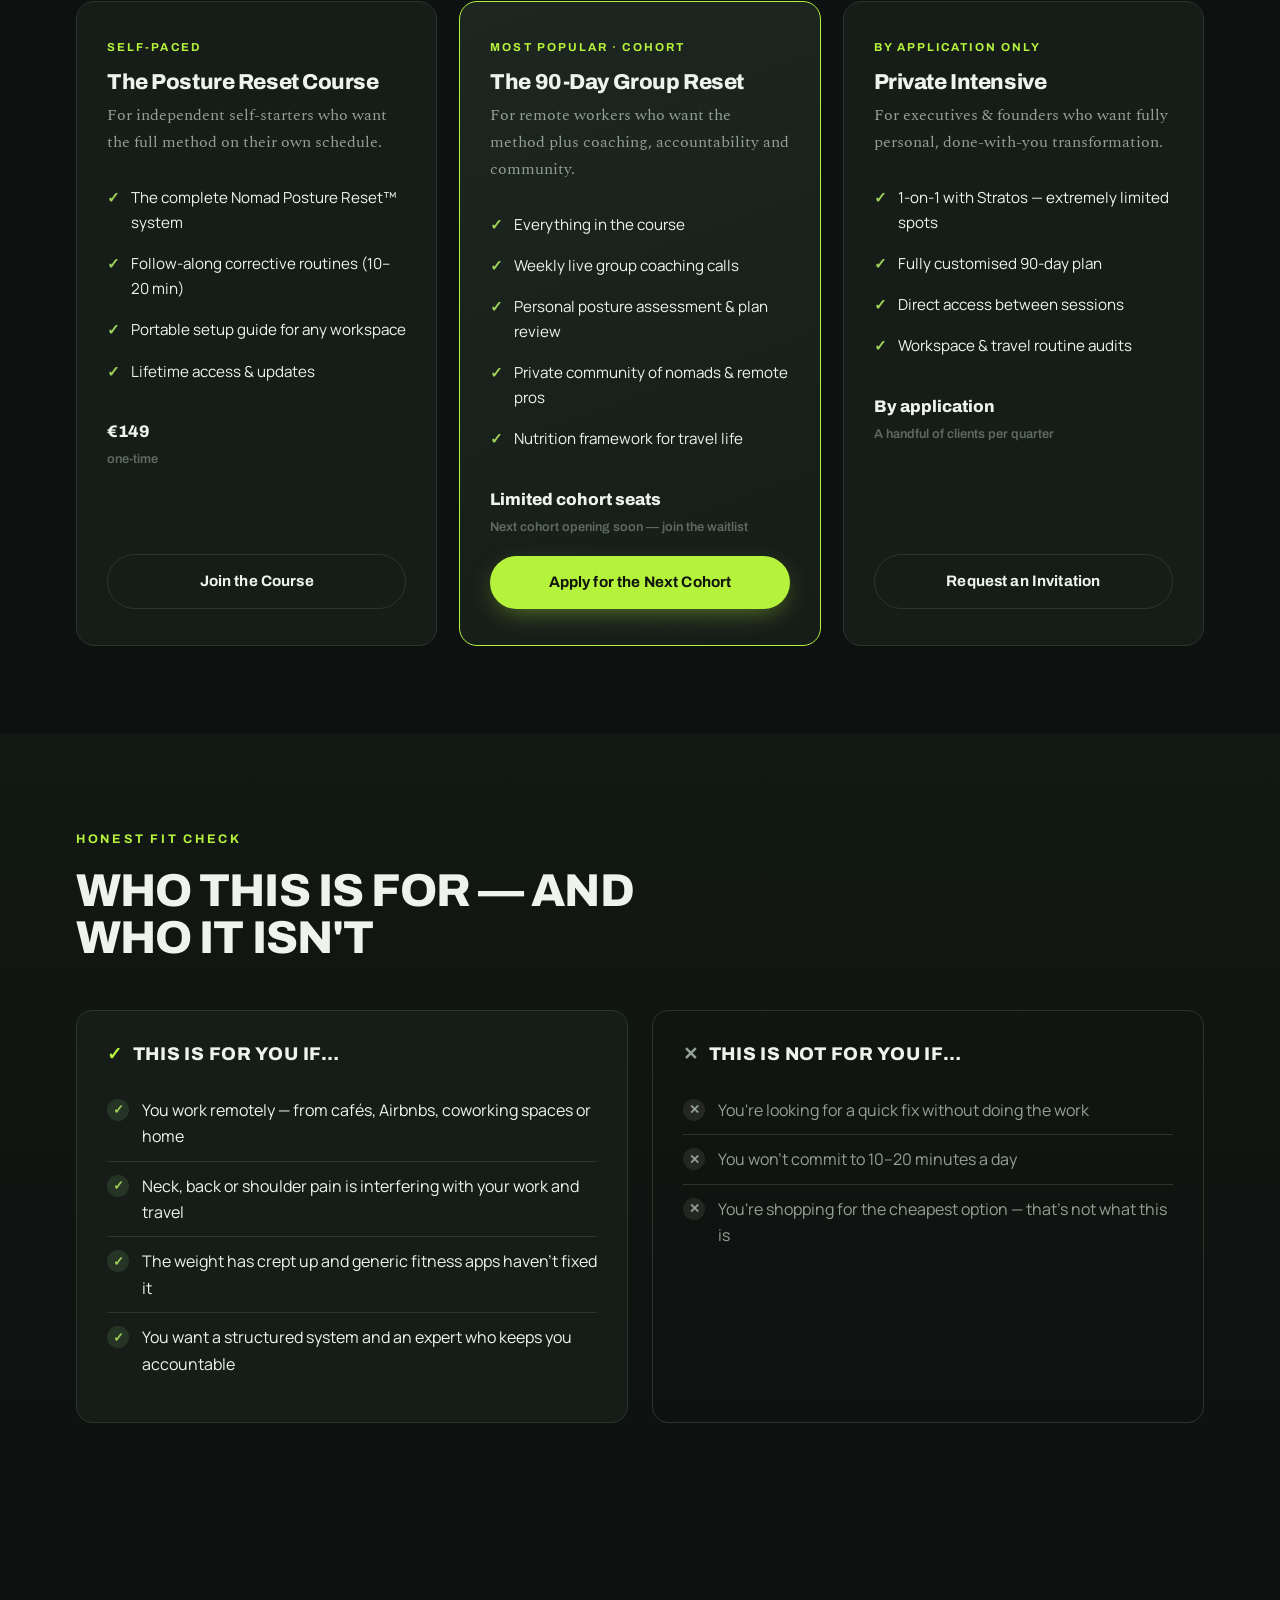
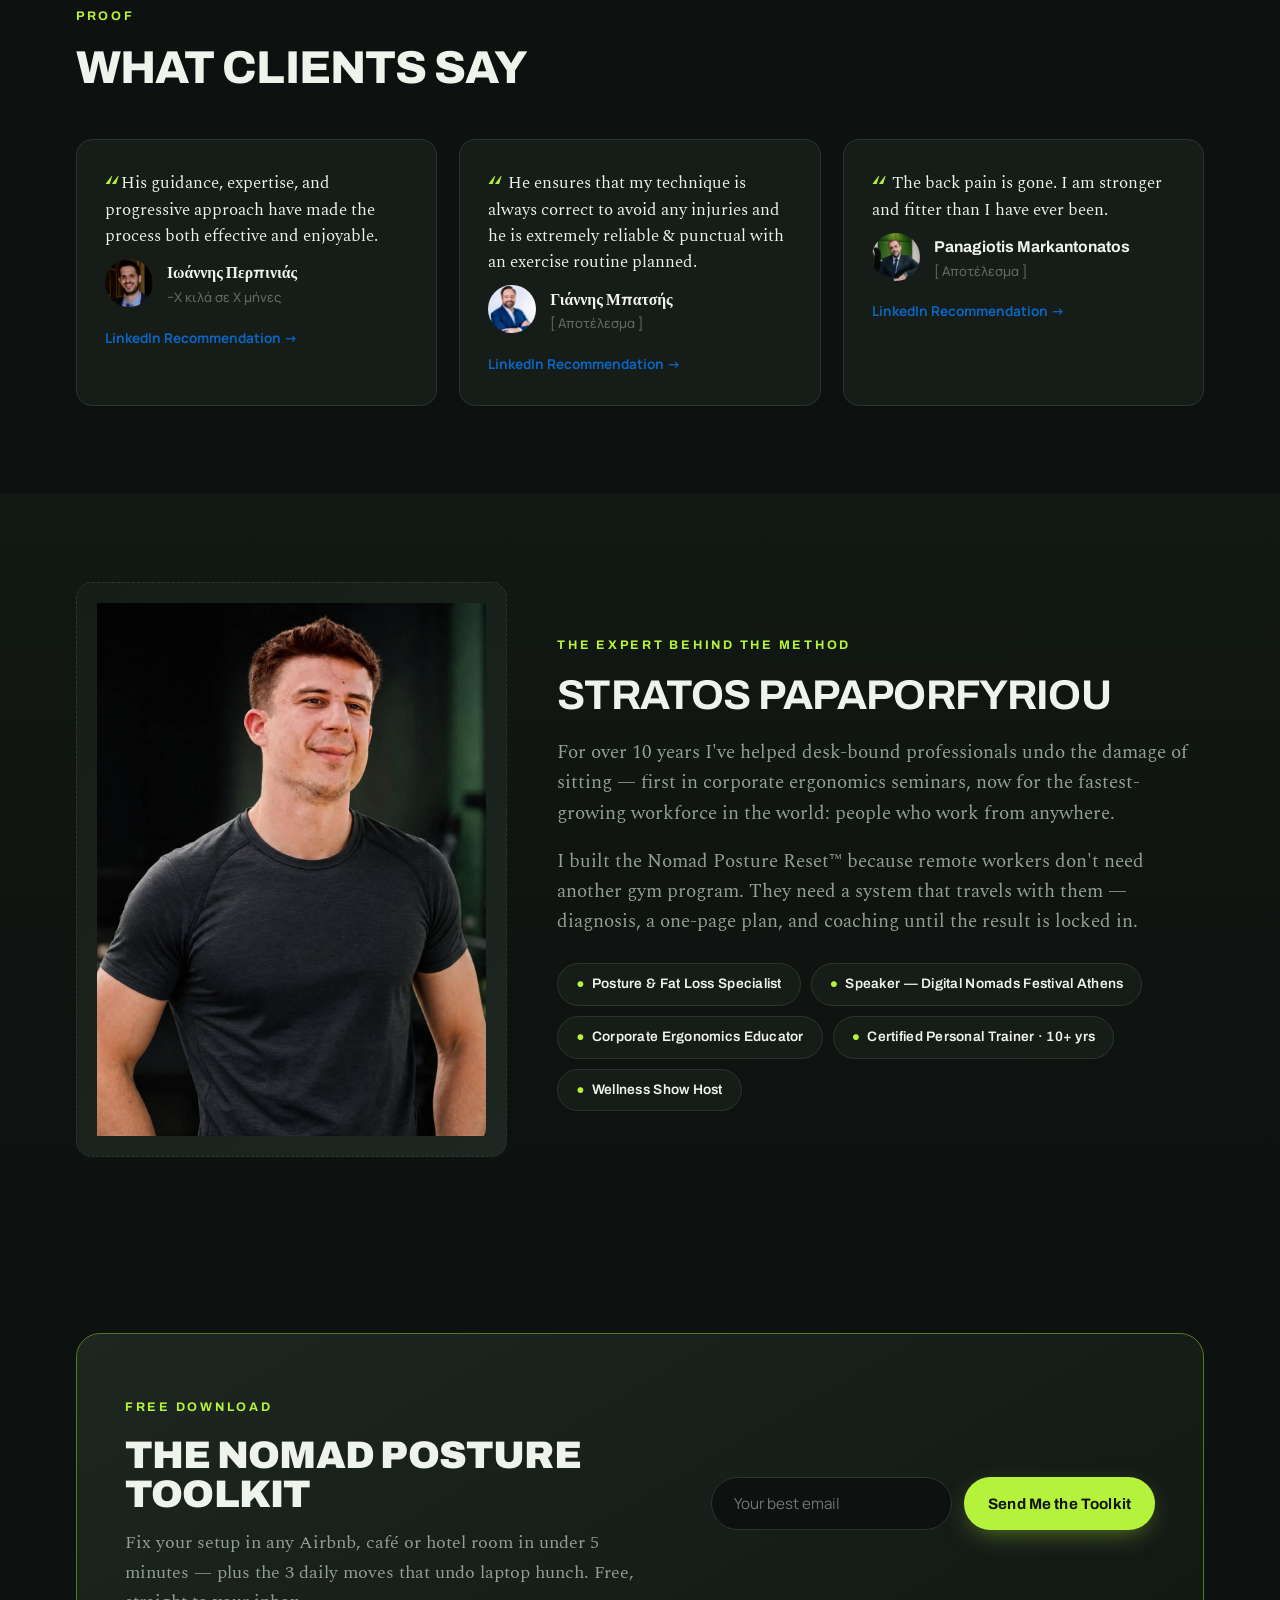
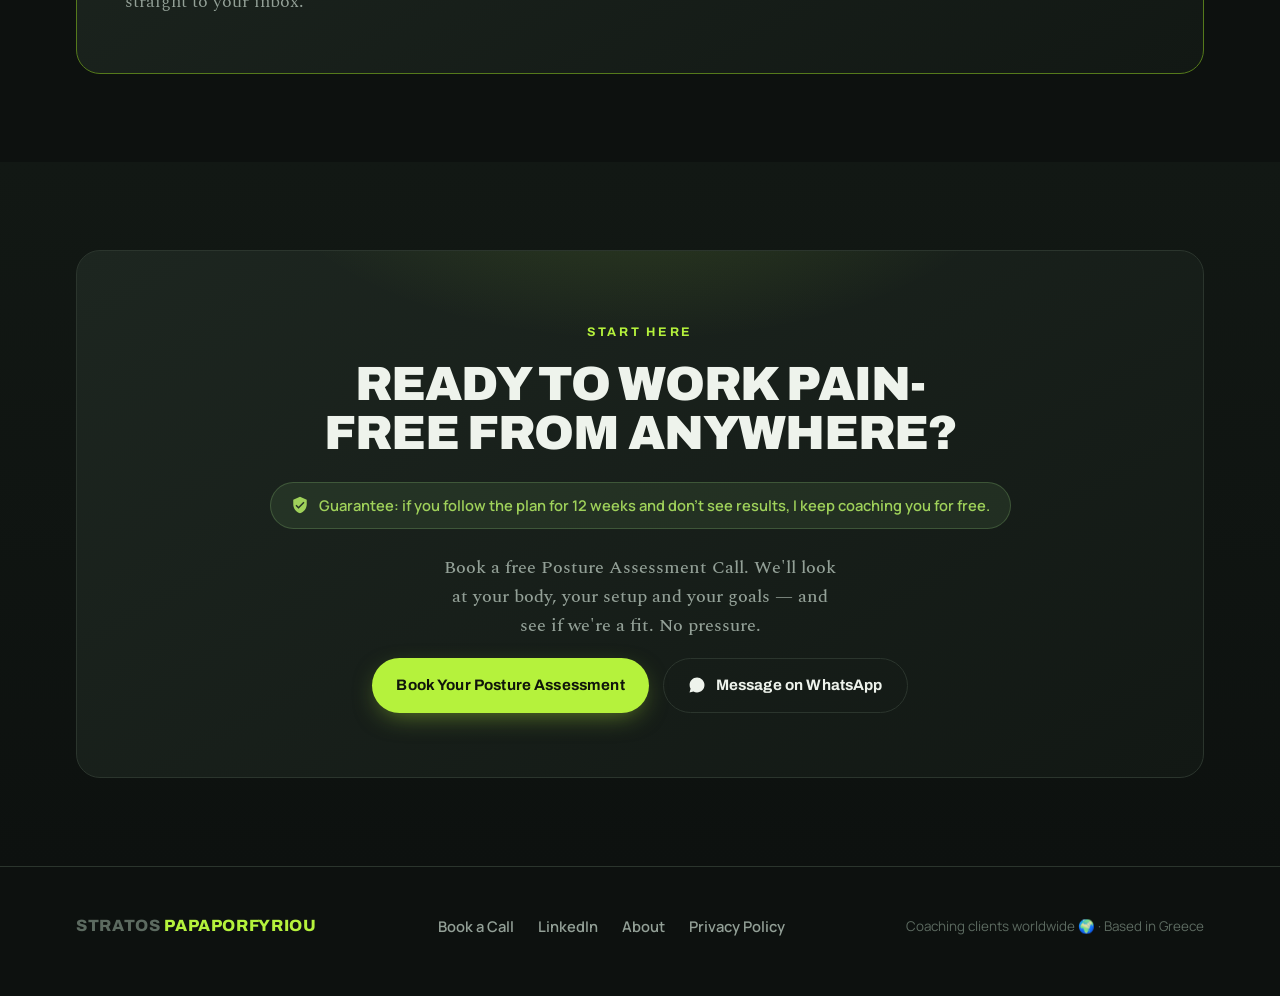
==== commit 54ccfe73: "Update index.html" ====
--- a/index.html
+++ b/index.html
@@ -634,6 +634,34 @@
   </div>
 </footer>
 
+
+
+  <div id="cookie-banner" class="cookie-banner" hidden>
+  <div class="cookie-text">
+    <strong>Cookie settings</strong>
+
+    <p>
+      We use optional analytics cookies to understand how visitors use
+      this website. You can accept or reject them.
+      <a href="https://www.artoffitness.gr/privacy-policy.html">
+        Privacy Policy
+      </a>
+    </p>
+  </div>
+
+  <div class="cookie-buttons">
+    <button type="button" id="reject-cookies" class="btn btn-ghost">
+      Reject
+    </button>
+
+    <button type="button" id="accept-cookies" class="btn btn-primary">
+      Accept
+    </button>
+  </div>
+</div>
+
+
+  
 <script>
 /* 1. WHATSAPP — international format, no "+" */
 const WHATSAPP_NUMBER = "306988411924";
@@ -707,29 +735,7 @@
 
 
 
-    <div id="cookie-banner" class="cookie-banner" hidden>
-  <div class="cookie-text">
-    <strong>Cookie settings</strong>
-
-    <p>
-      We use optional analytics cookies to understand how visitors use
-      this website. You can accept or reject them.
-      <a href="https://www.artoffitness.gr/privacy-policy.html">
-        Privacy Policy
-      </a>
-    </p>
-  </div>
-
-  <div class="cookie-buttons">
-    <button type="button" id="reject-cookies" class="btn btn-ghost">
-      Reject
-    </button>
-
-    <button type="button" id="accept-cookies" class="btn btn-primary">
-      Accept
-    </button>
-  </div>
-</div>
+
 
   
 </script>
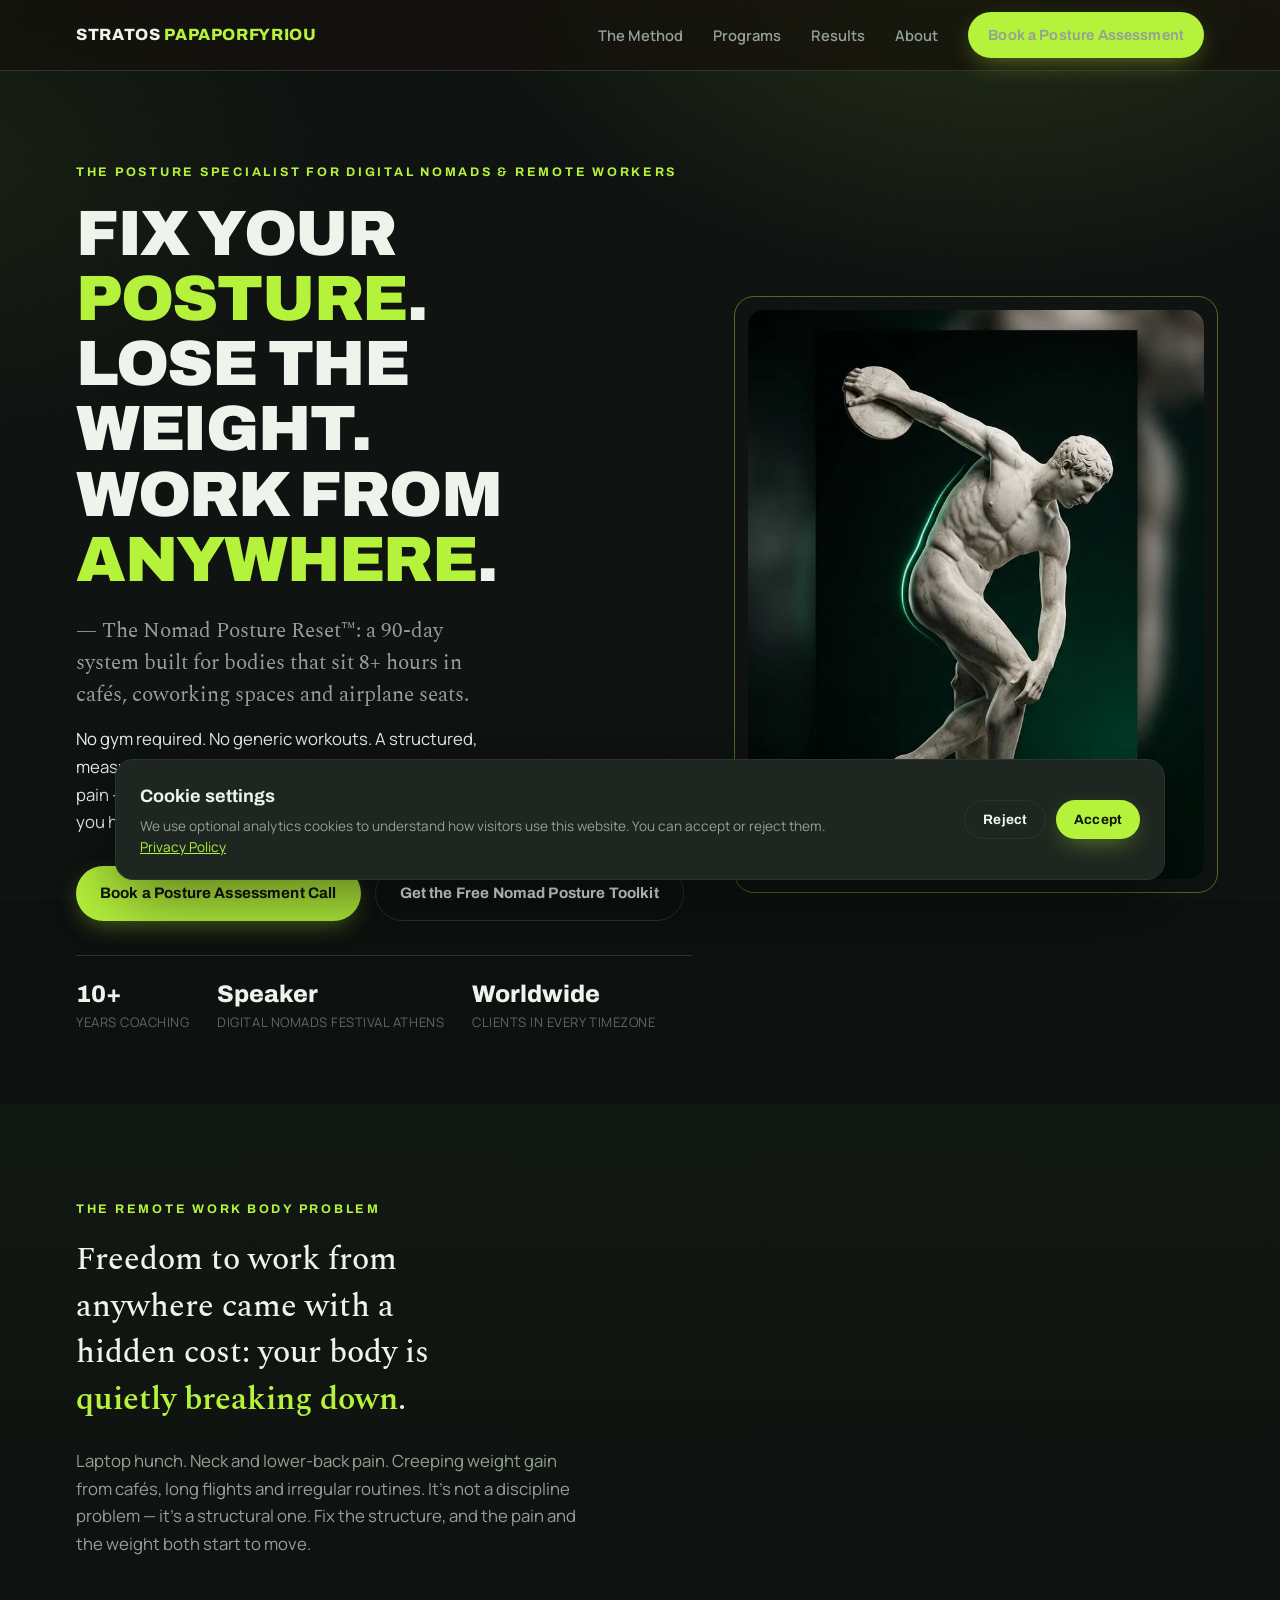
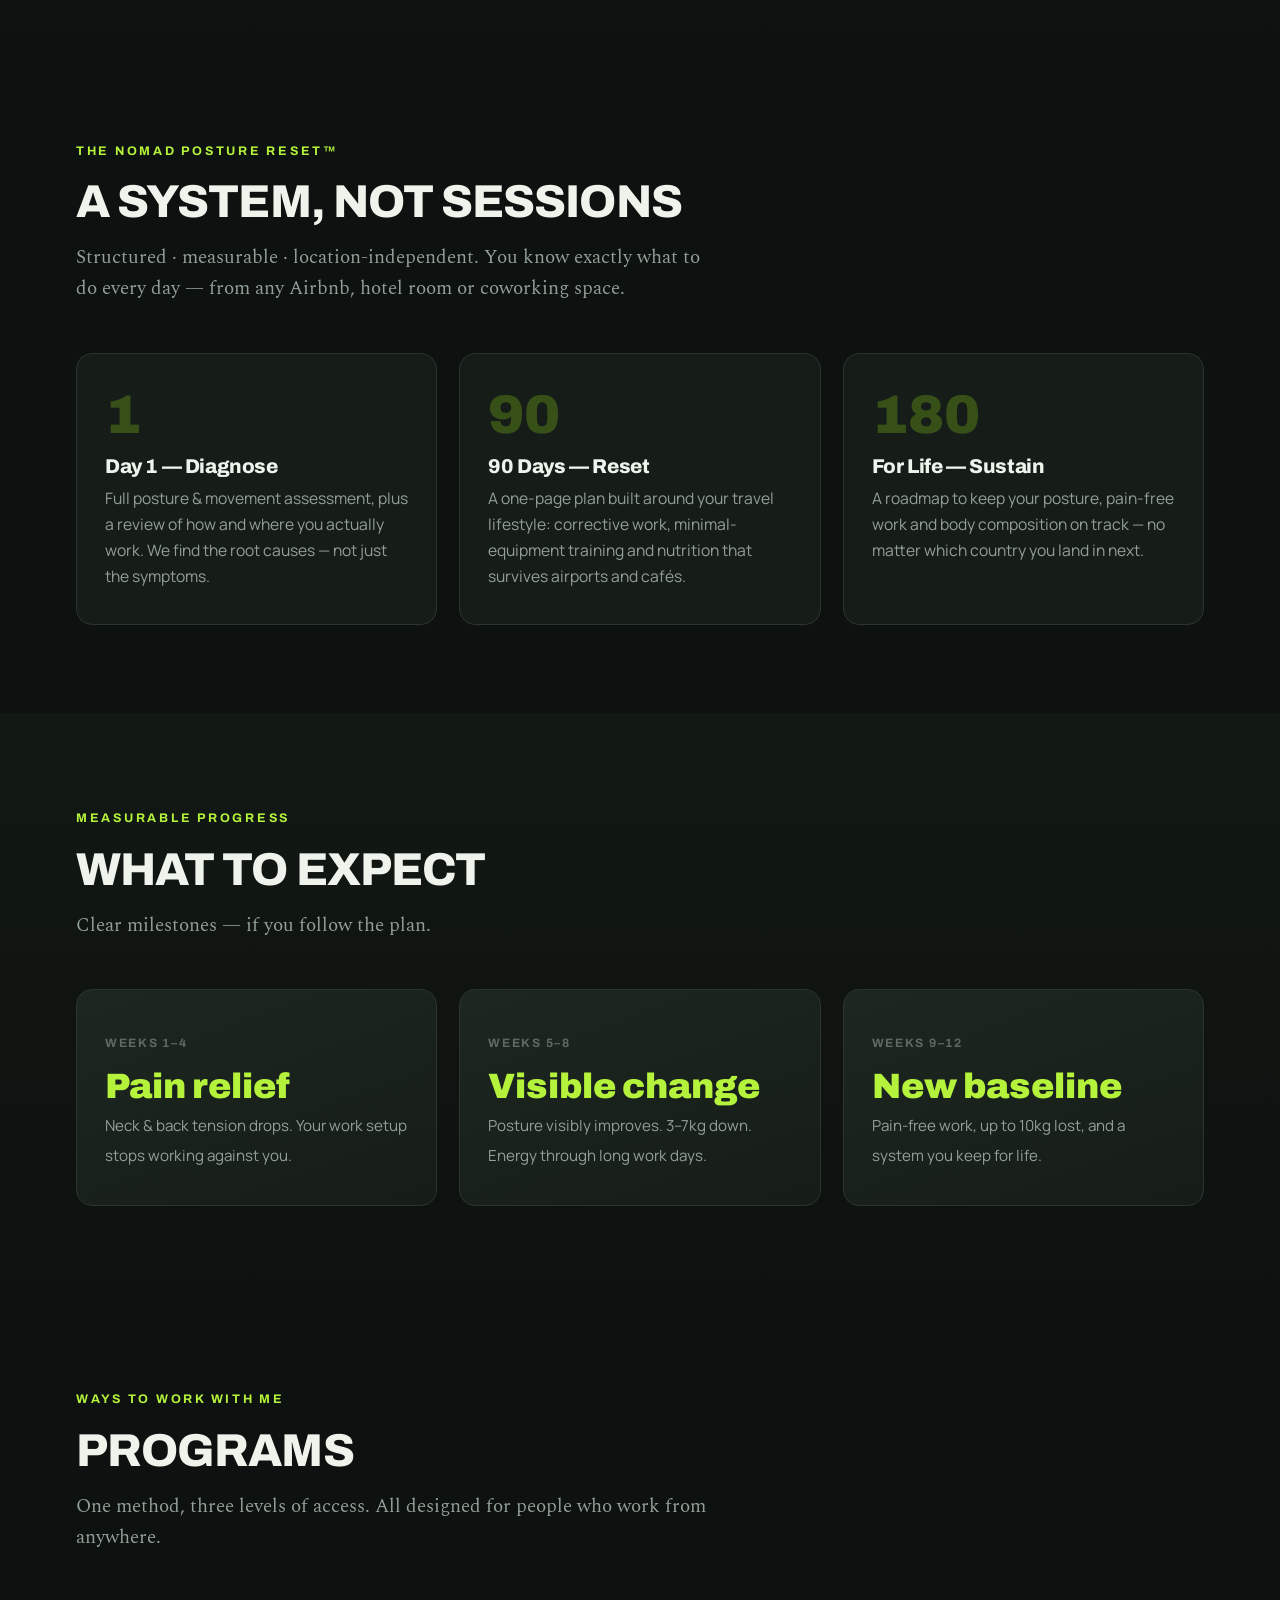
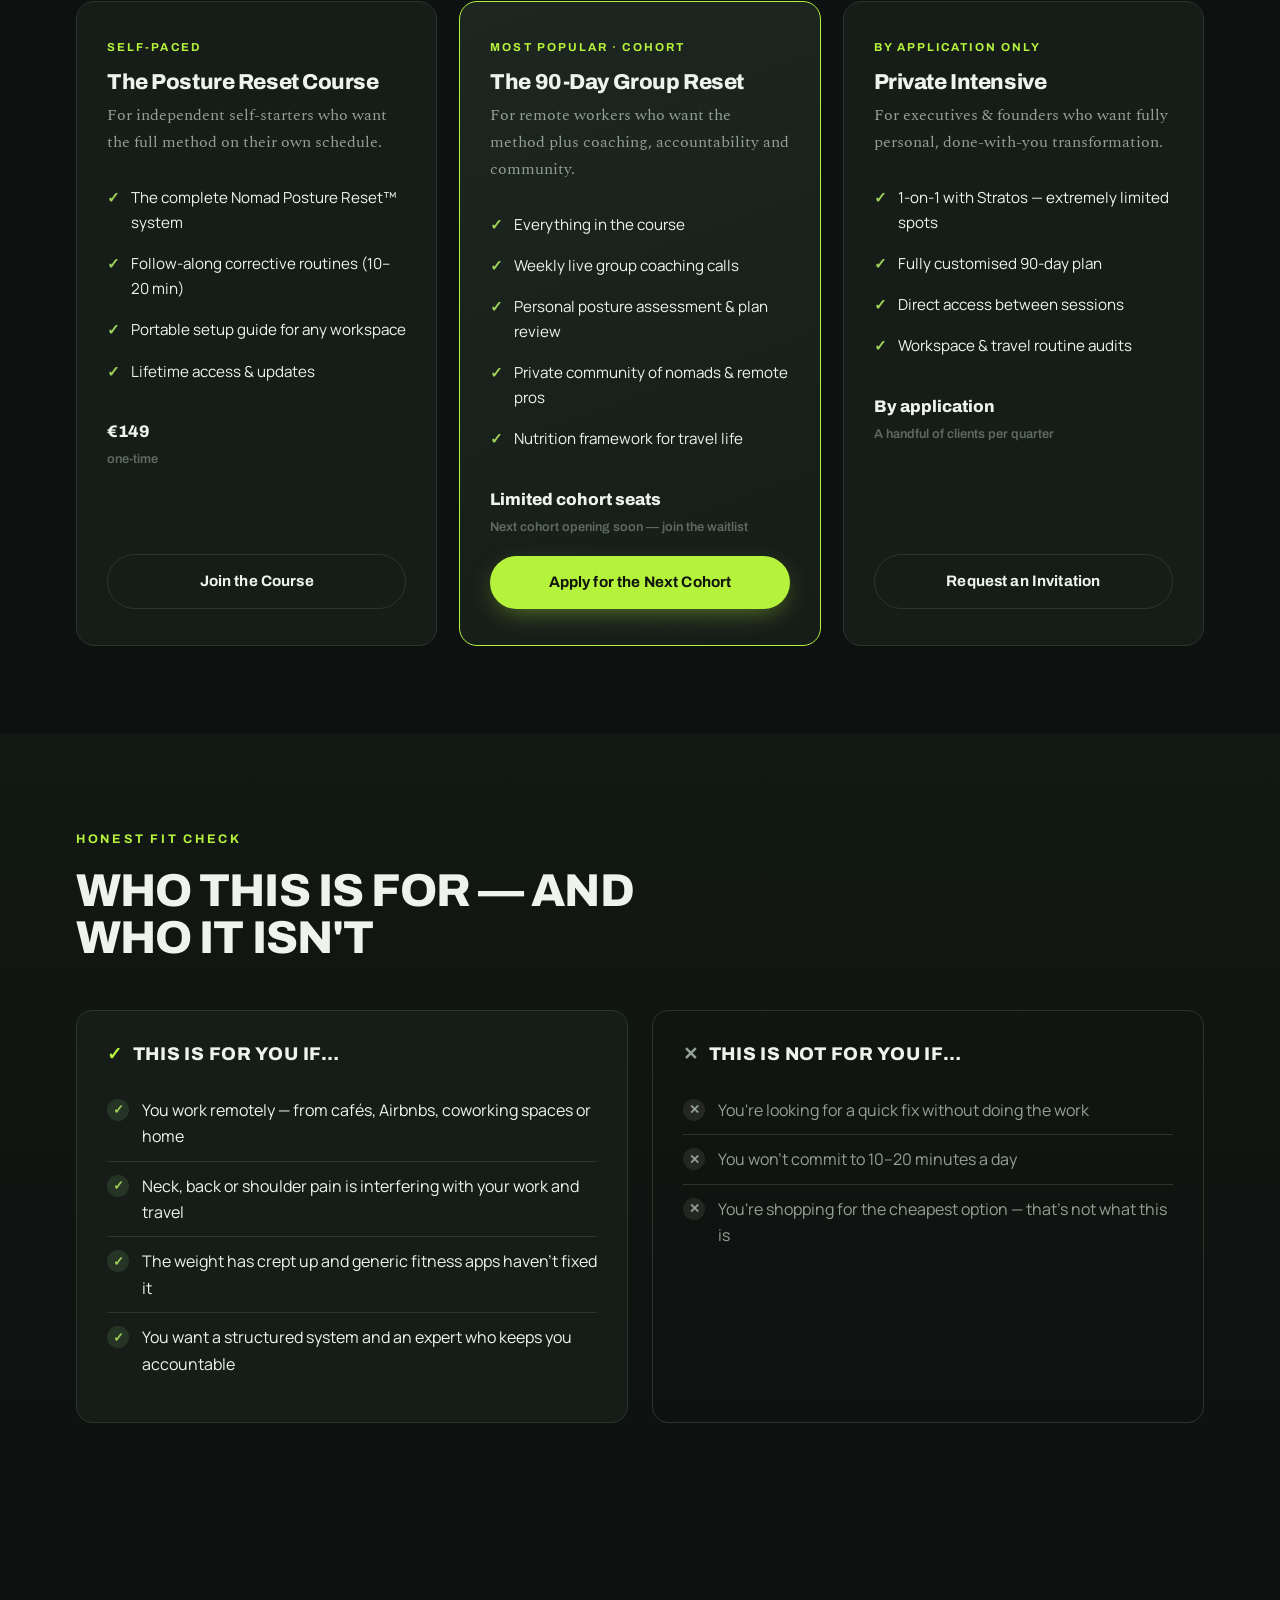
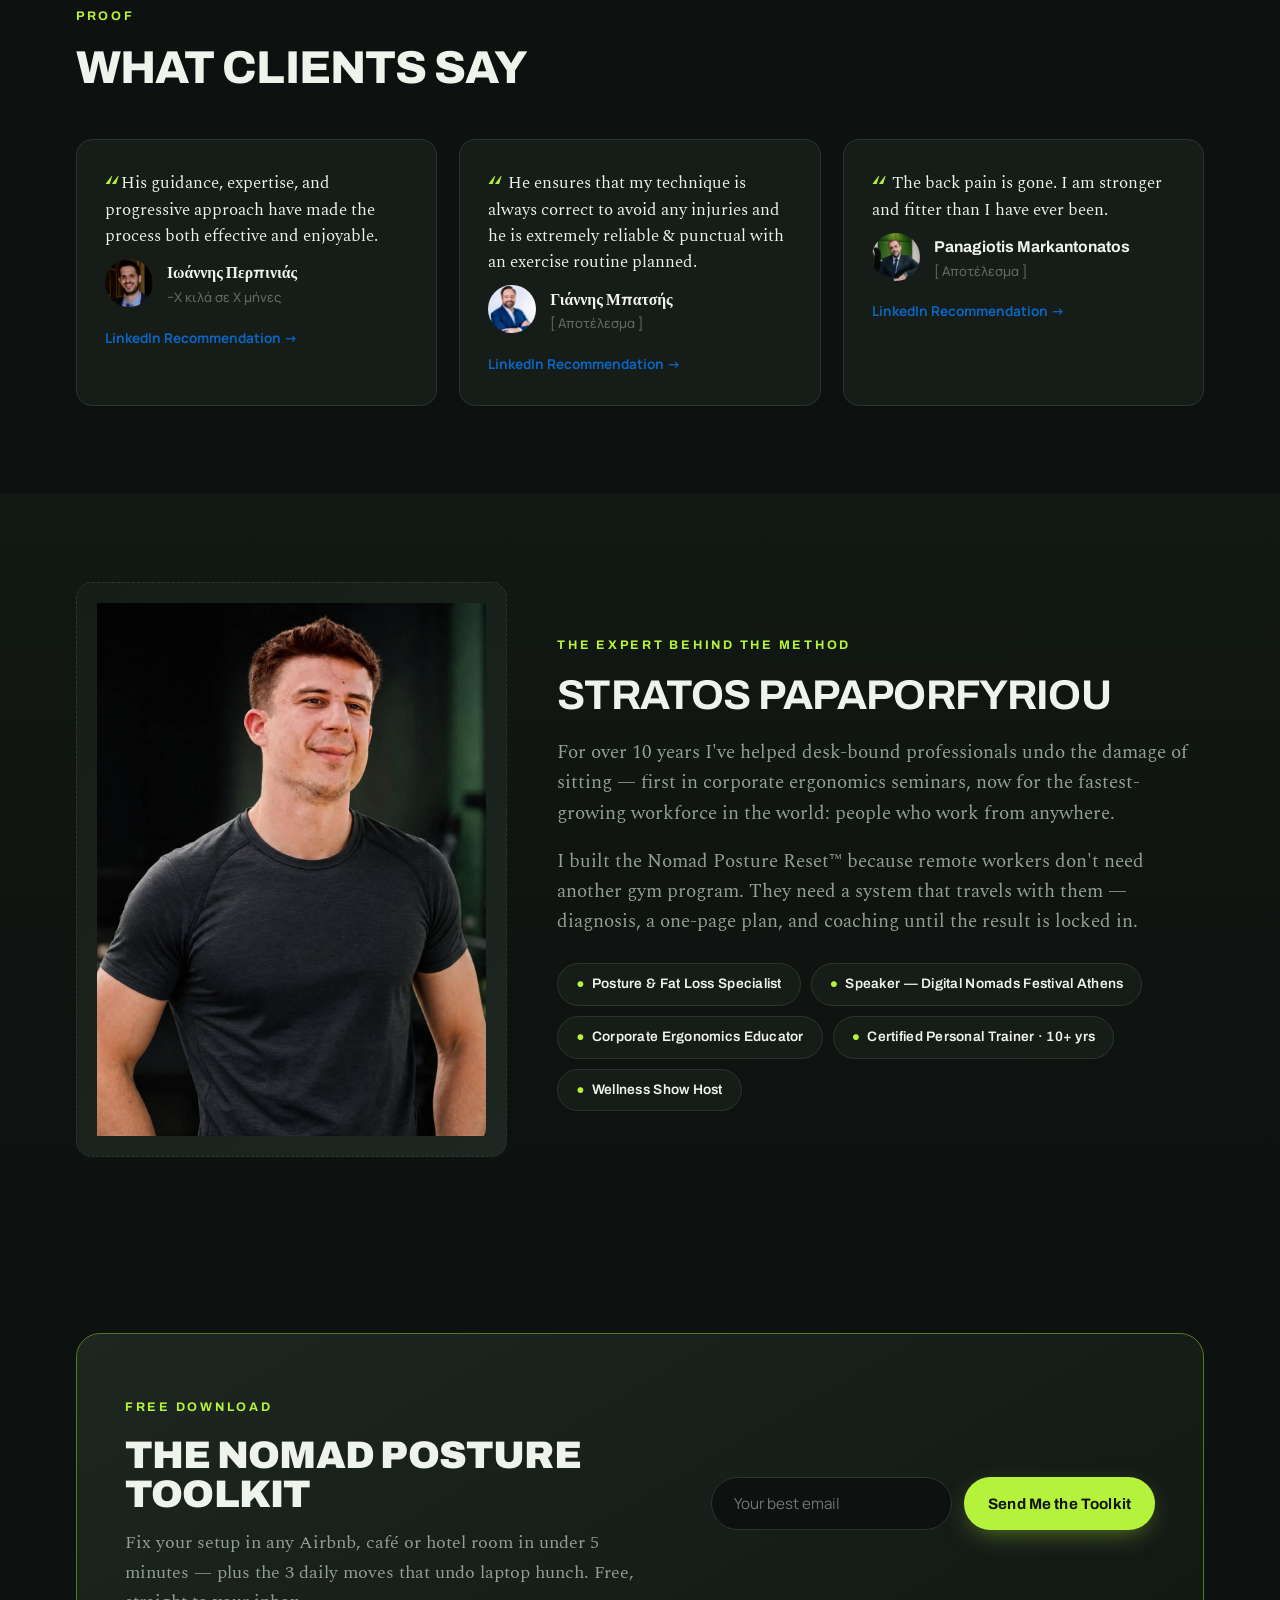
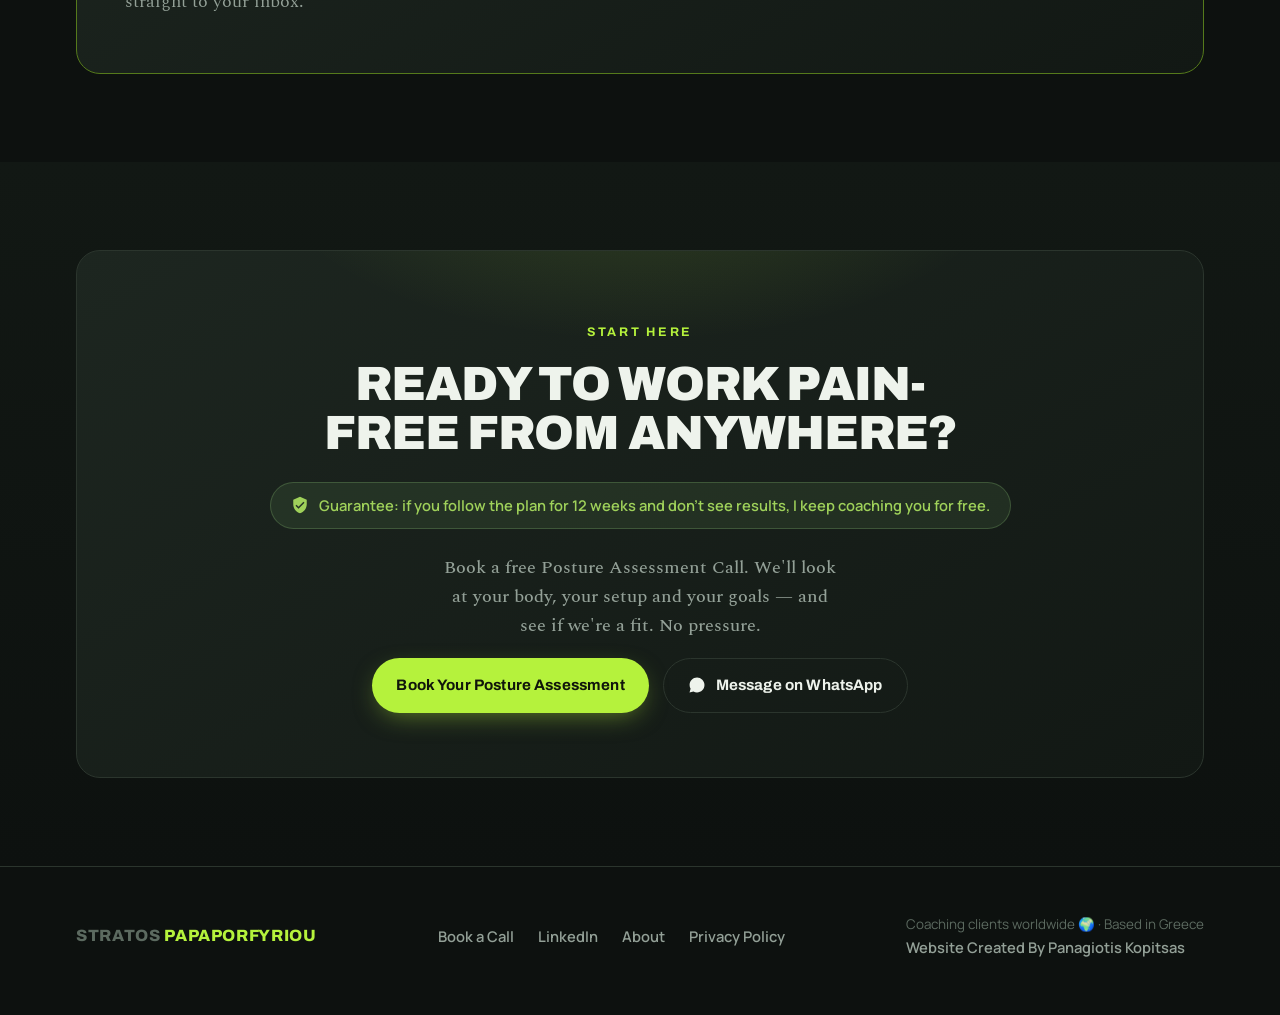
==== commit de4f76ce: "Update index.html" ====
--- a/index.html
+++ b/index.html
@@ -623,14 +623,37 @@
 <!-- ==== FOOTER ==== -->
 <footer>
   <div class="wrap foot-inner">
-    <div class="brand">STRATOS <span>PAPAPORFYRIOU</span></div>
+
+    <div class="brand">
+      STRATOS <span>PAPAPORFYRIOU</span>
+    </div>
+
     <div class="foot-links">
       <a data-cal href="#">Book a Call</a>
-      <a href="https://www.linkedin.com/in/stratos-papaporfyriou-bb326b244/" target="_blank" rel="noopener">LinkedIn</a>
+
+      <a
+        href="https://www.linkedin.com/in/stratos-papaporfyriou-bb326b244/"
+        target="_blank"
+        rel="noopener"
+      >
+        LinkedIn
+      </a>
+
       <a href="#about">About</a>
-      <a href="https://www.artoffitness.gr/privacy-policy.html">Privacy Policy</a>
-    </div>
-    <div style="font-size:.84rem">Coaching clients worldwide 🌍 · Based in Greece</div>
+
+      <a href="https://www.artoffitness.gr/privacy-policy.html">
+        Privacy Policy
+      </a>
+    </div>
+
+    <div style="font-size:.84rem">
+      Coaching clients worldwide 🌍 · Based in Greece
+      <br>
+      <a href="mailto:panoskopi@yahoo.gr">
+        Website Created By Panagiotis Kopitsas
+      </a>
+    </div>
+
   </div>
 </footer>
 
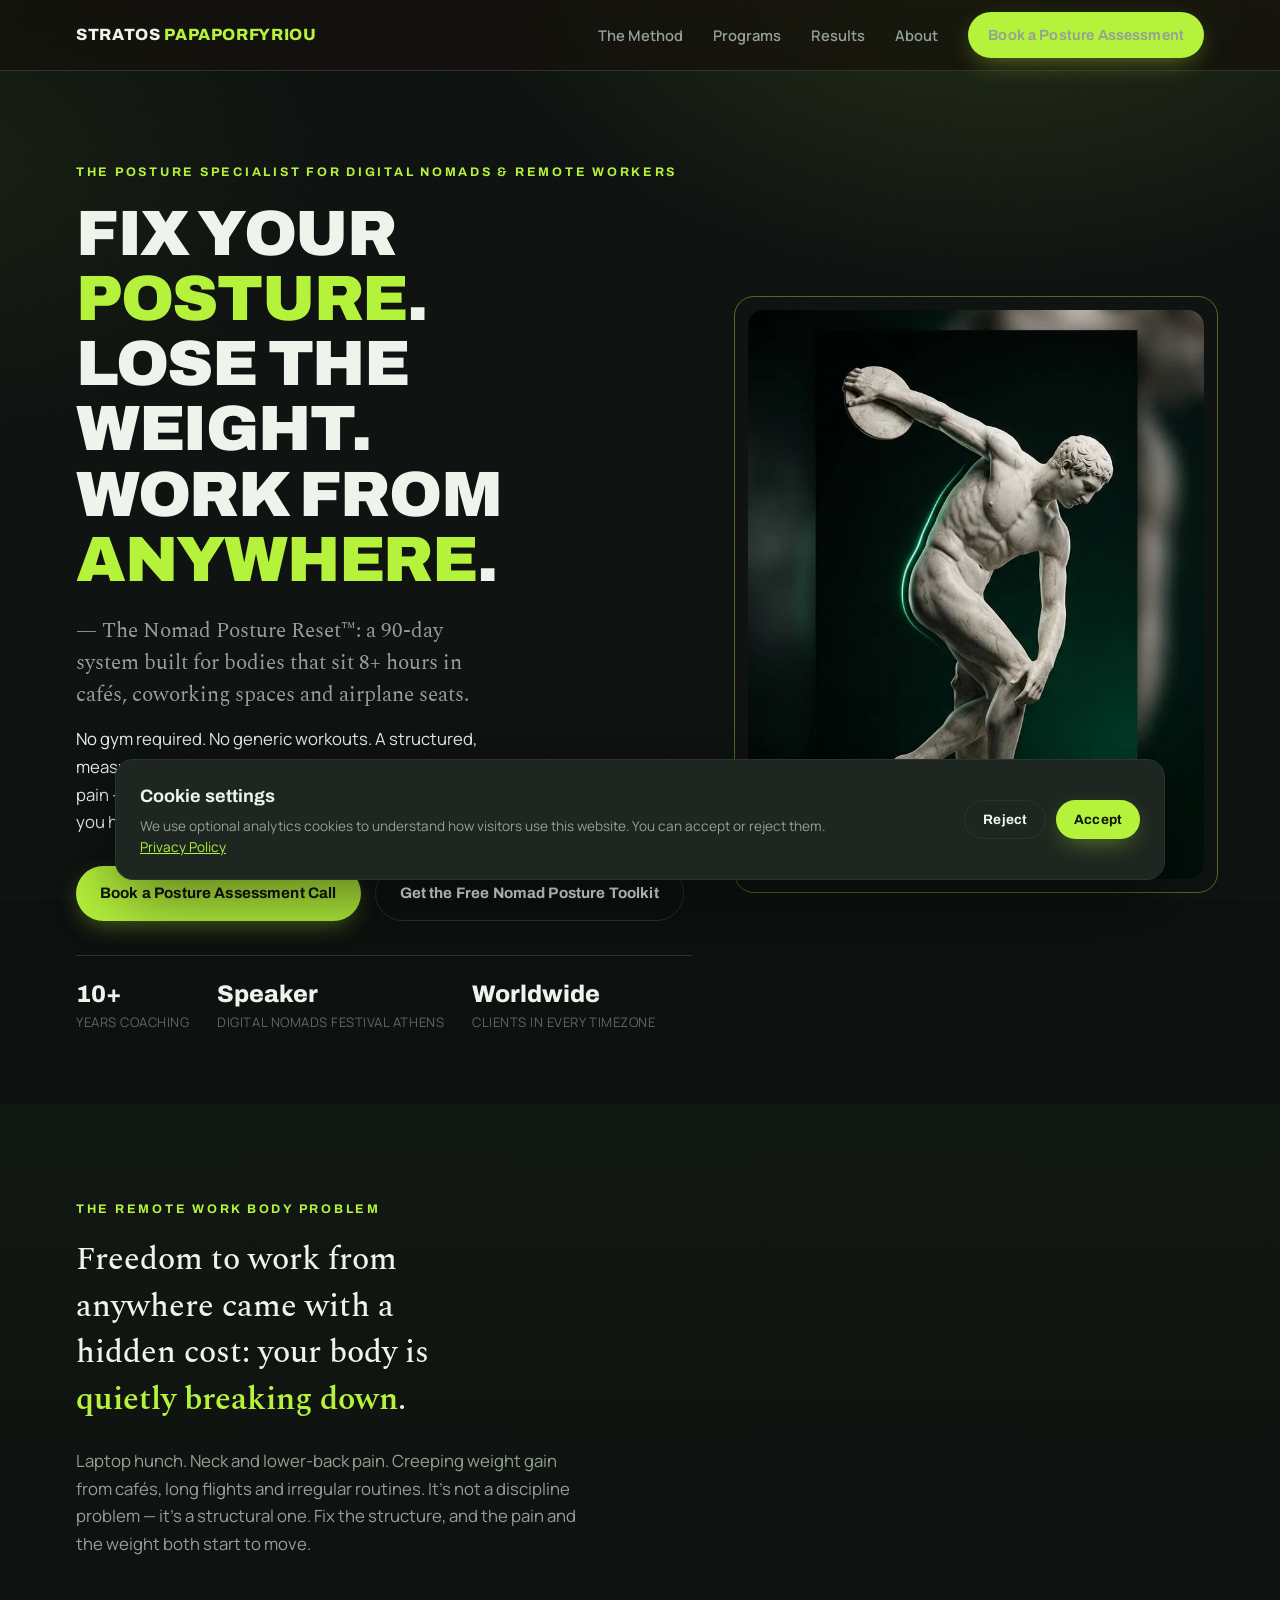
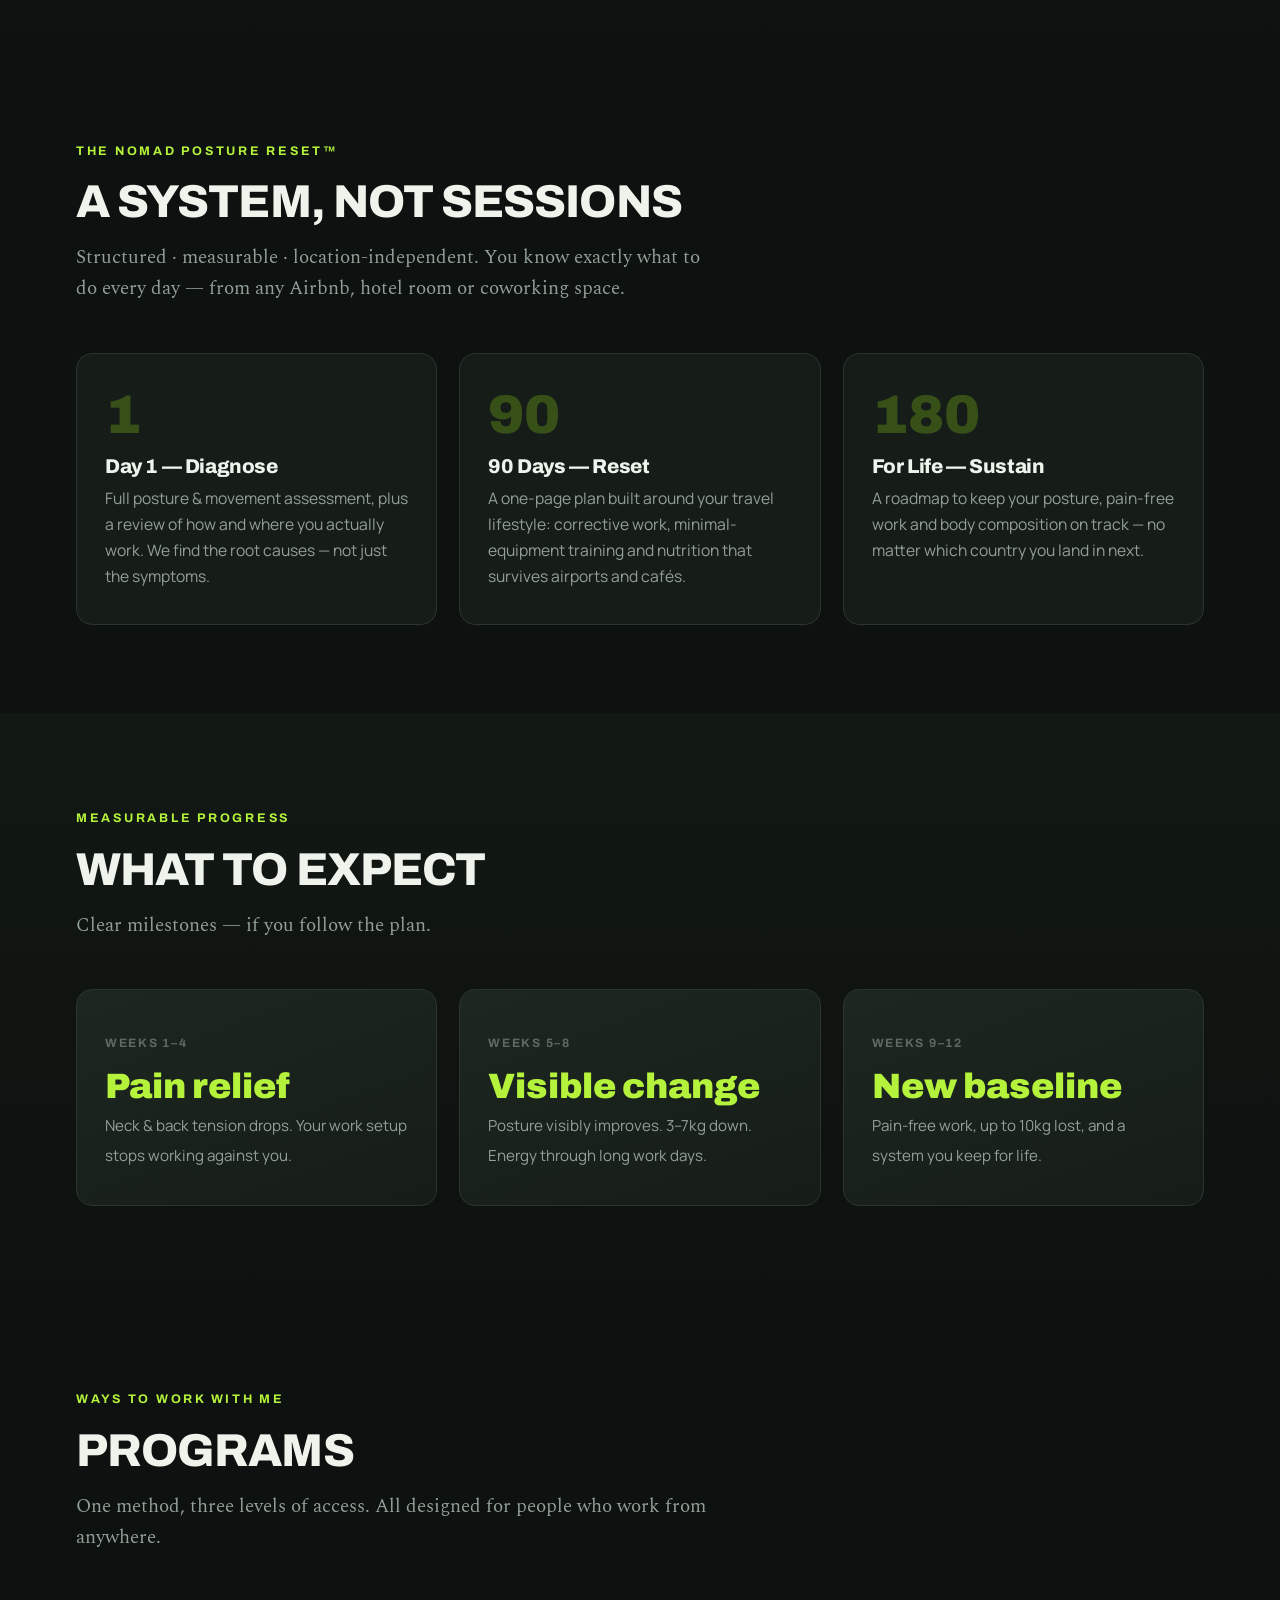
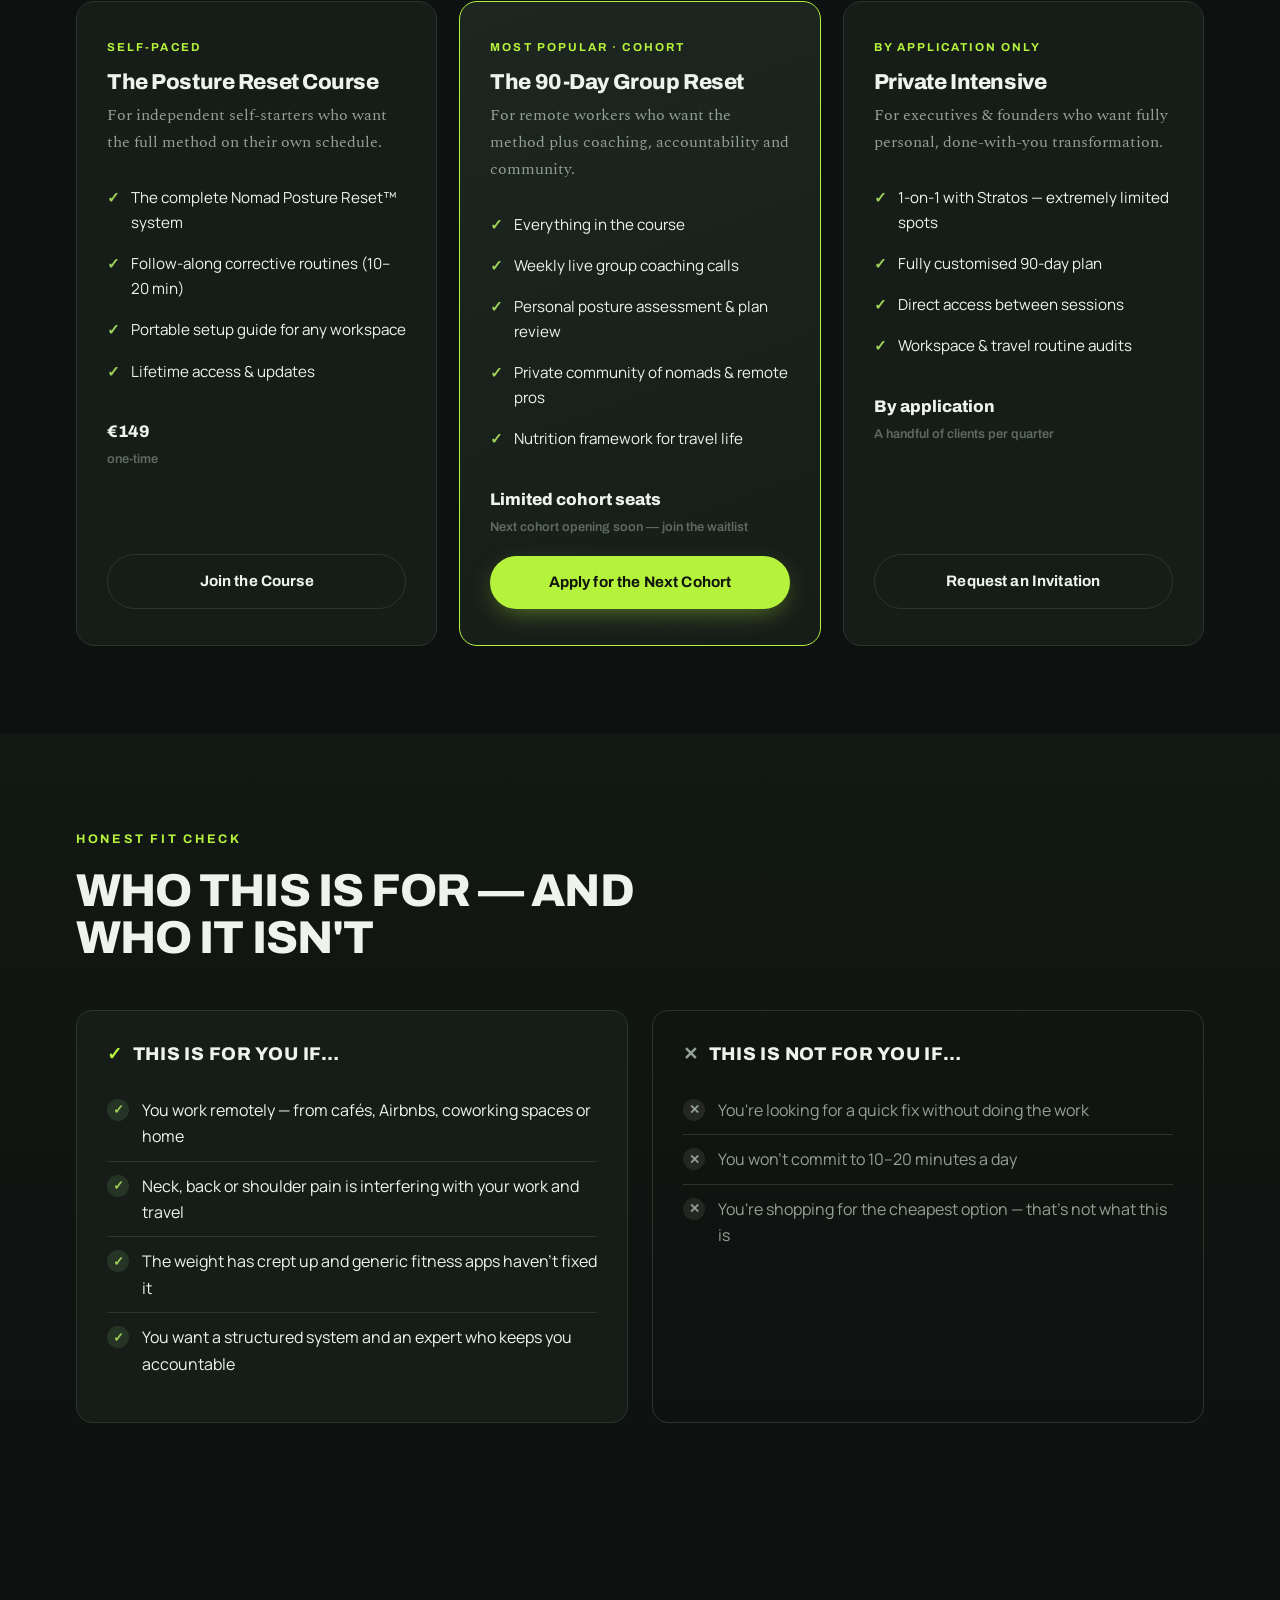
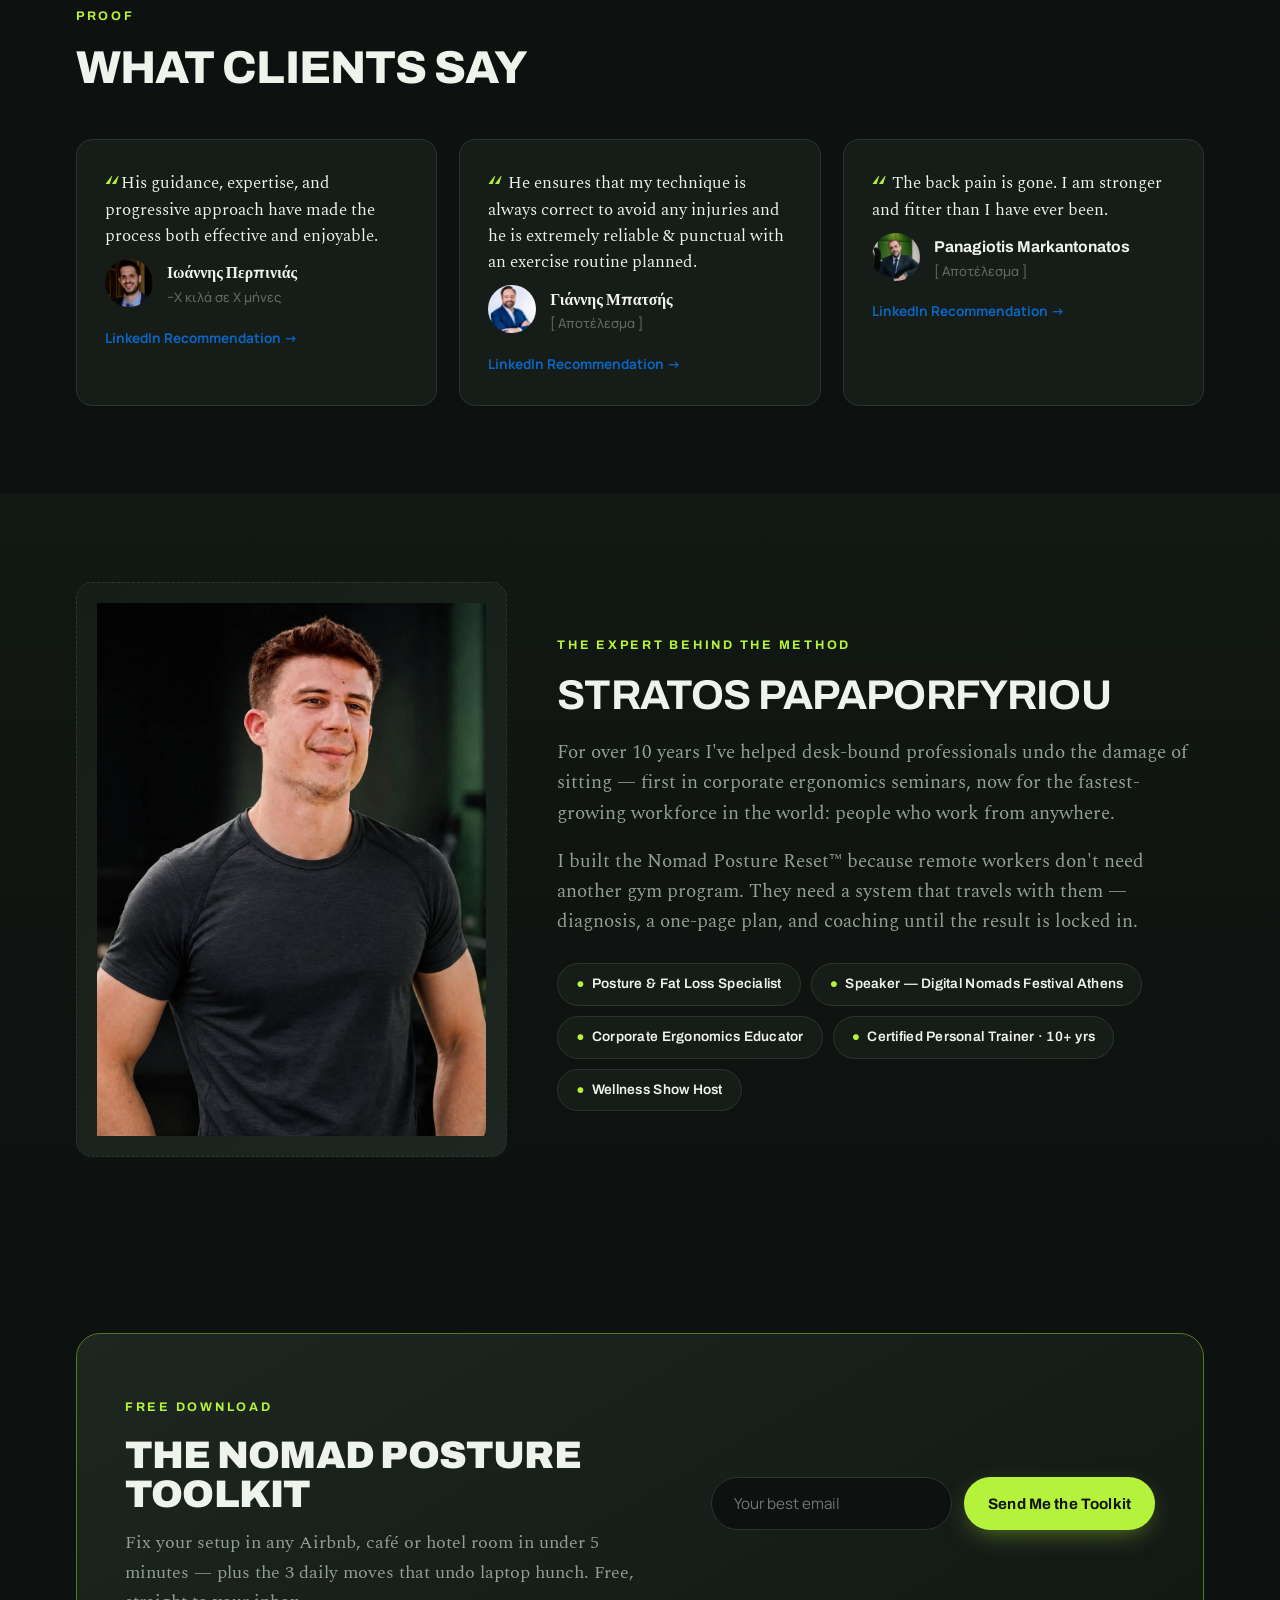
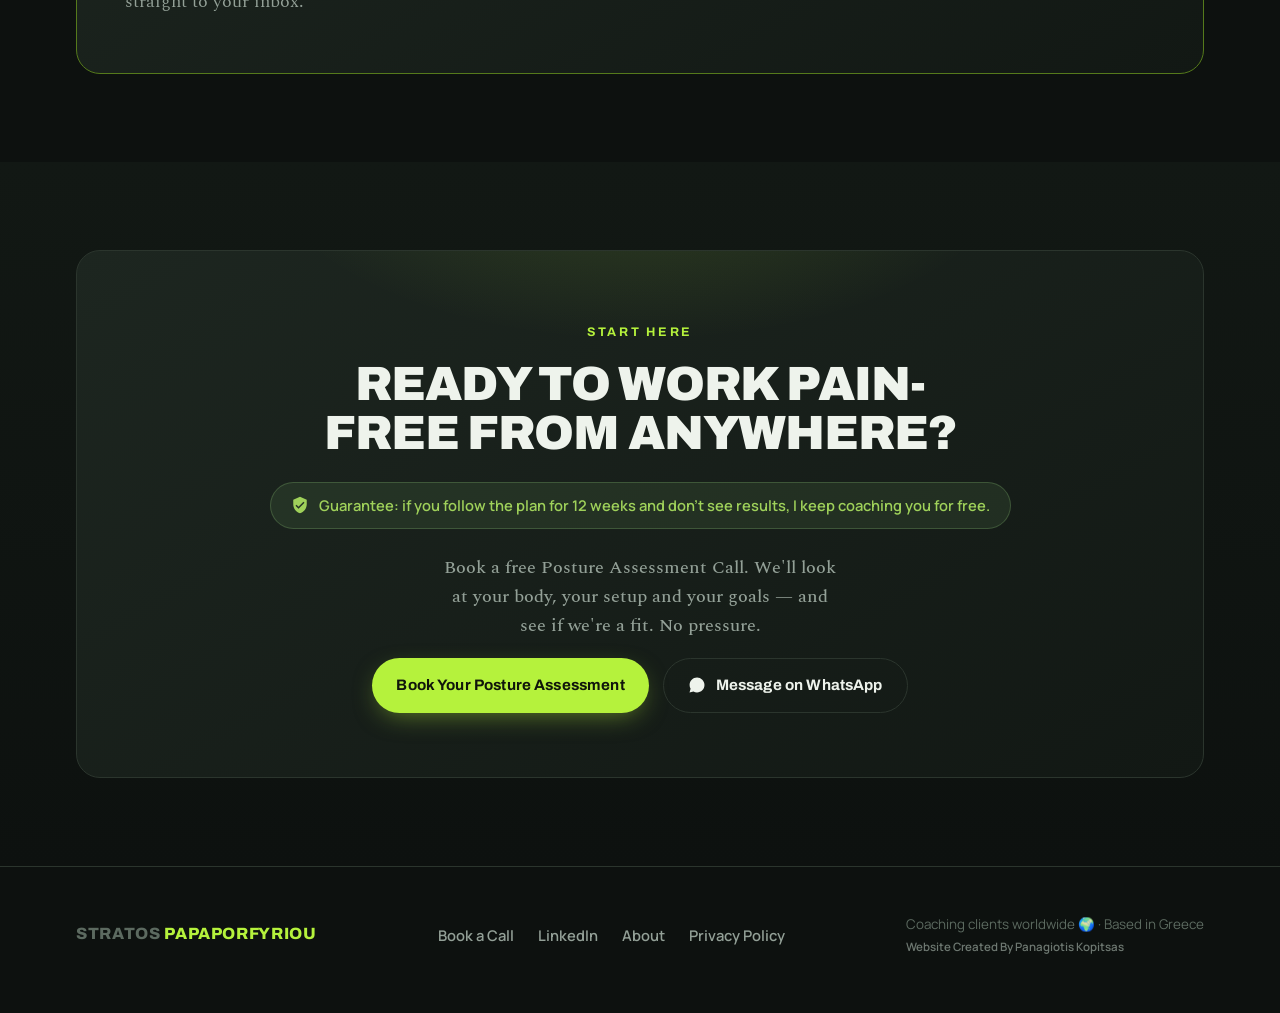
==== commit 7345a467: "Update index.html" ====
--- a/index.html
+++ b/index.html
@@ -649,9 +649,12 @@
     <div style="font-size:.84rem">
       Coaching clients worldwide 🌍 · Based in Greece
       <br>
-      <a href="mailto:panoskopi@yahoo.gr">
-        Website Created By Panagiotis Kopitsas
-      </a>
+<a
+  href="mailto:panoskopi@yahoo.gr"
+  style="font-size:.72rem; opacity:.72;"
+>
+  Website Created By Panagiotis Kopitsas
+</a>
     </div>
 
   </div>
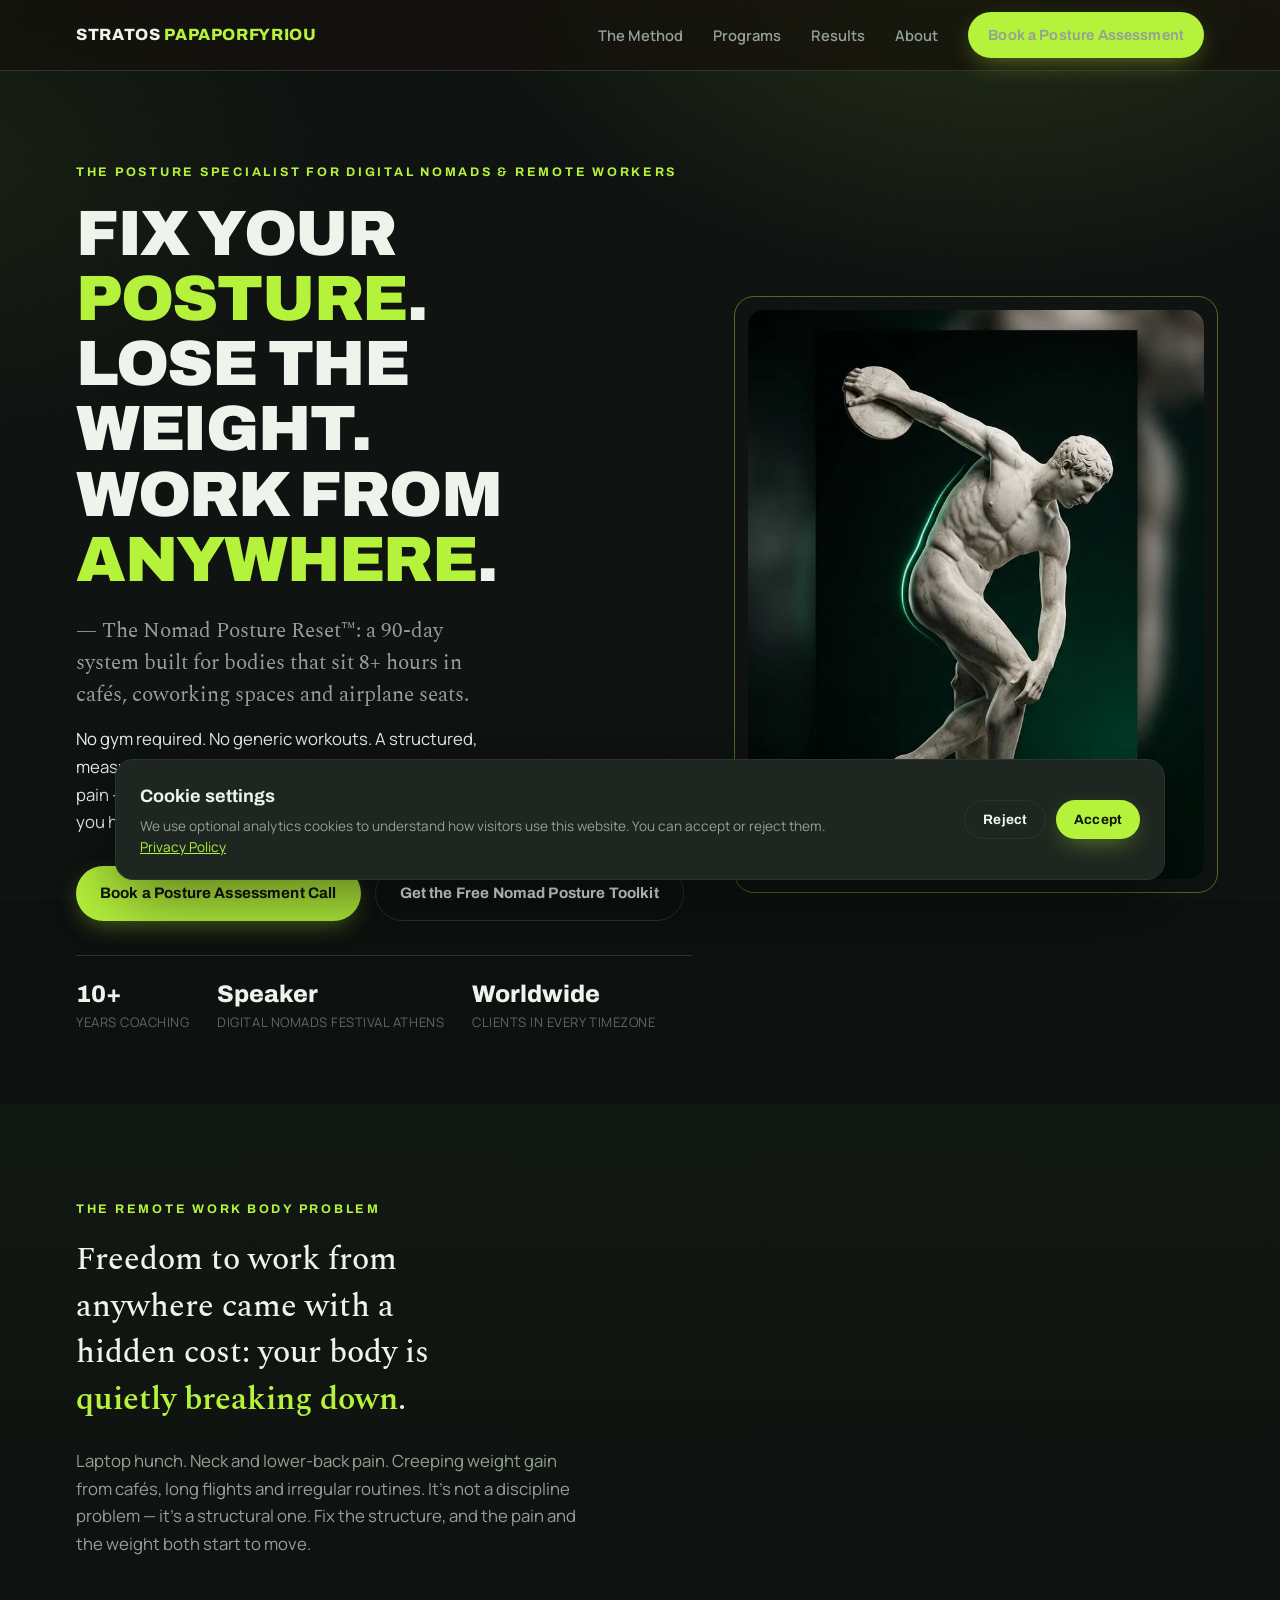
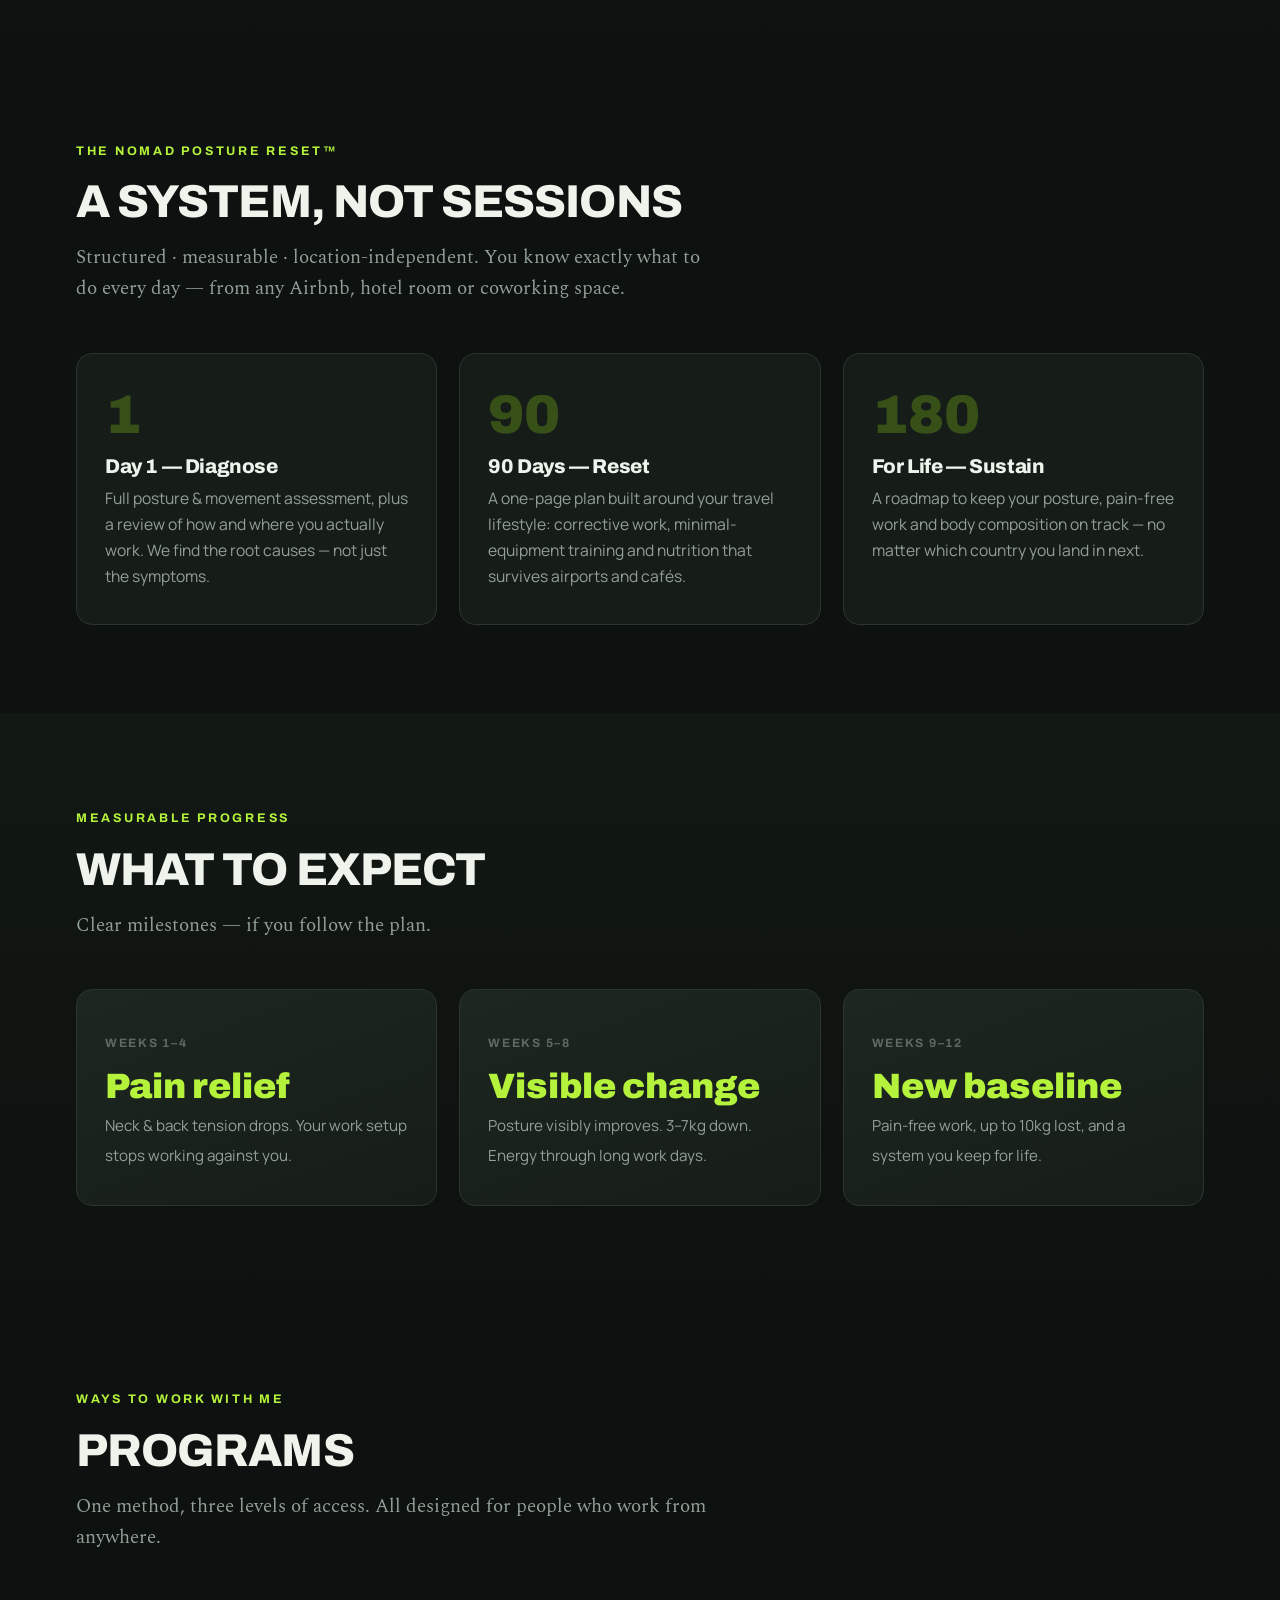
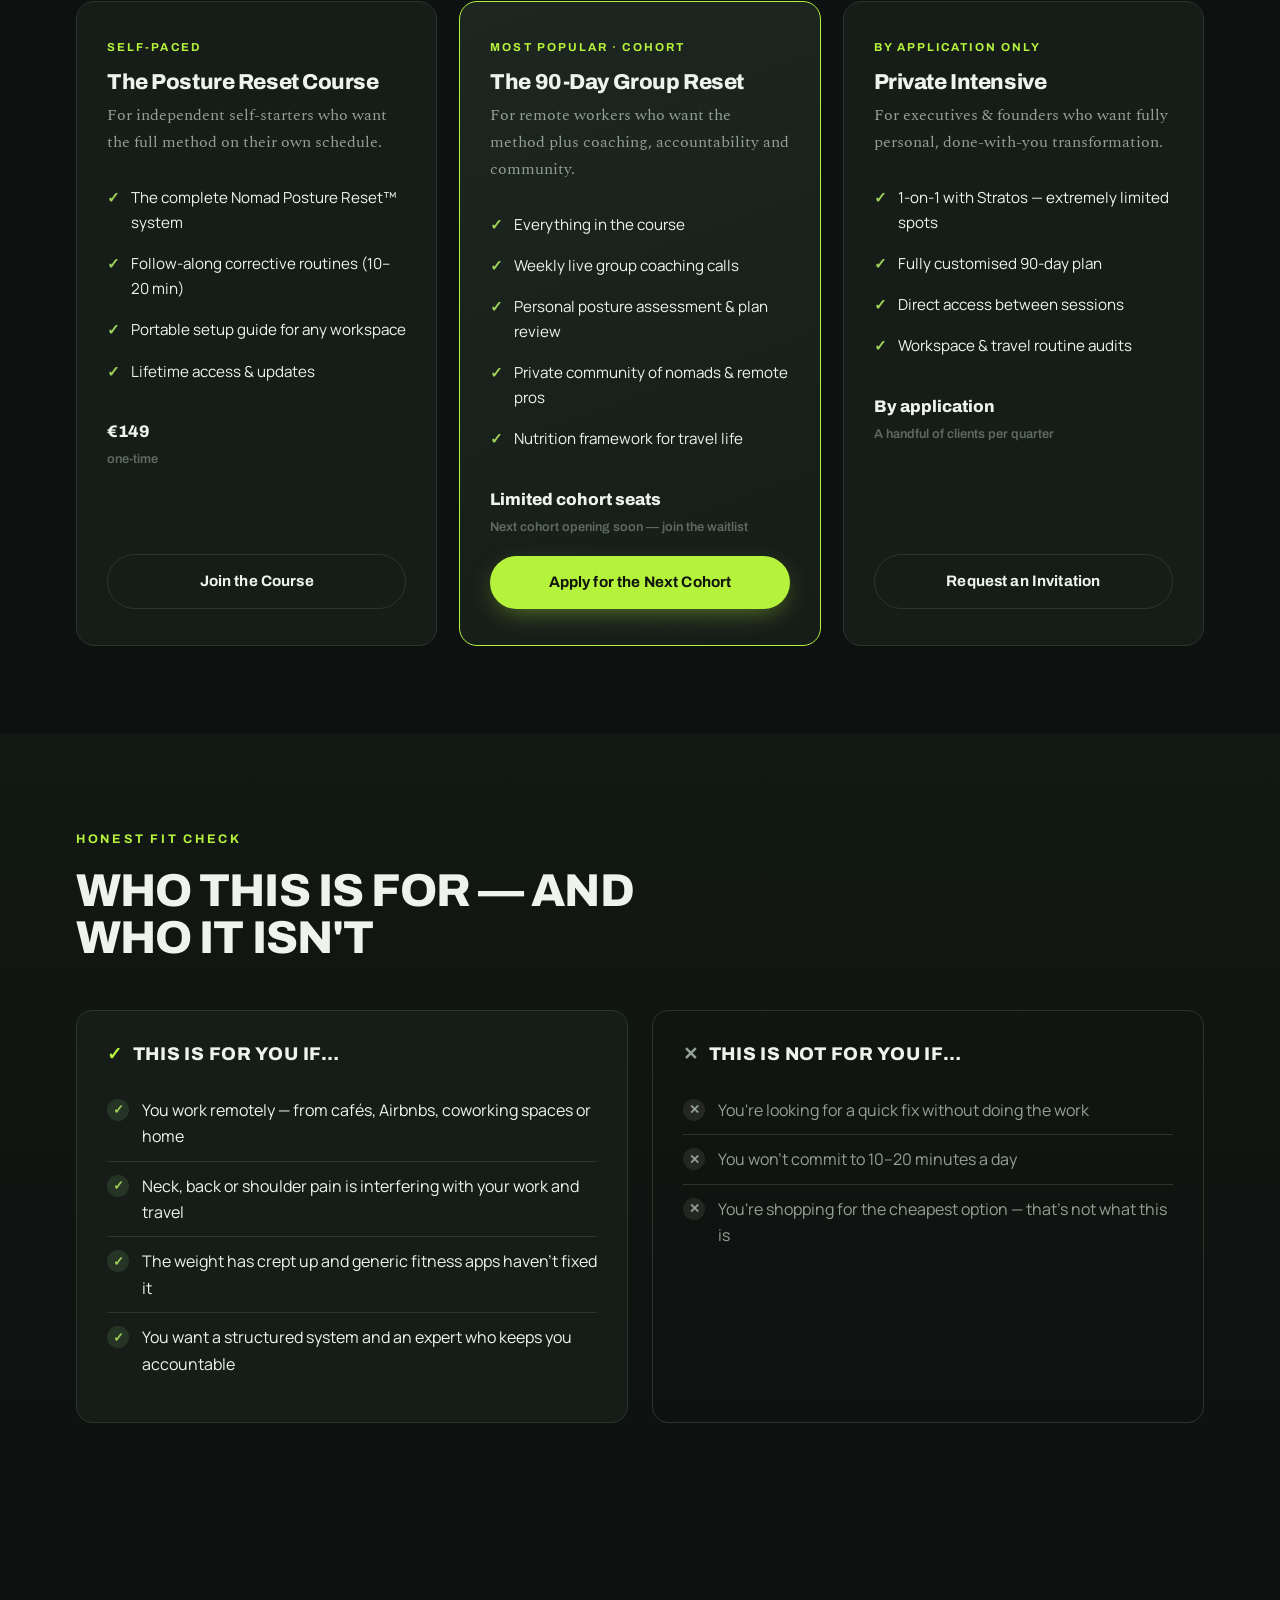
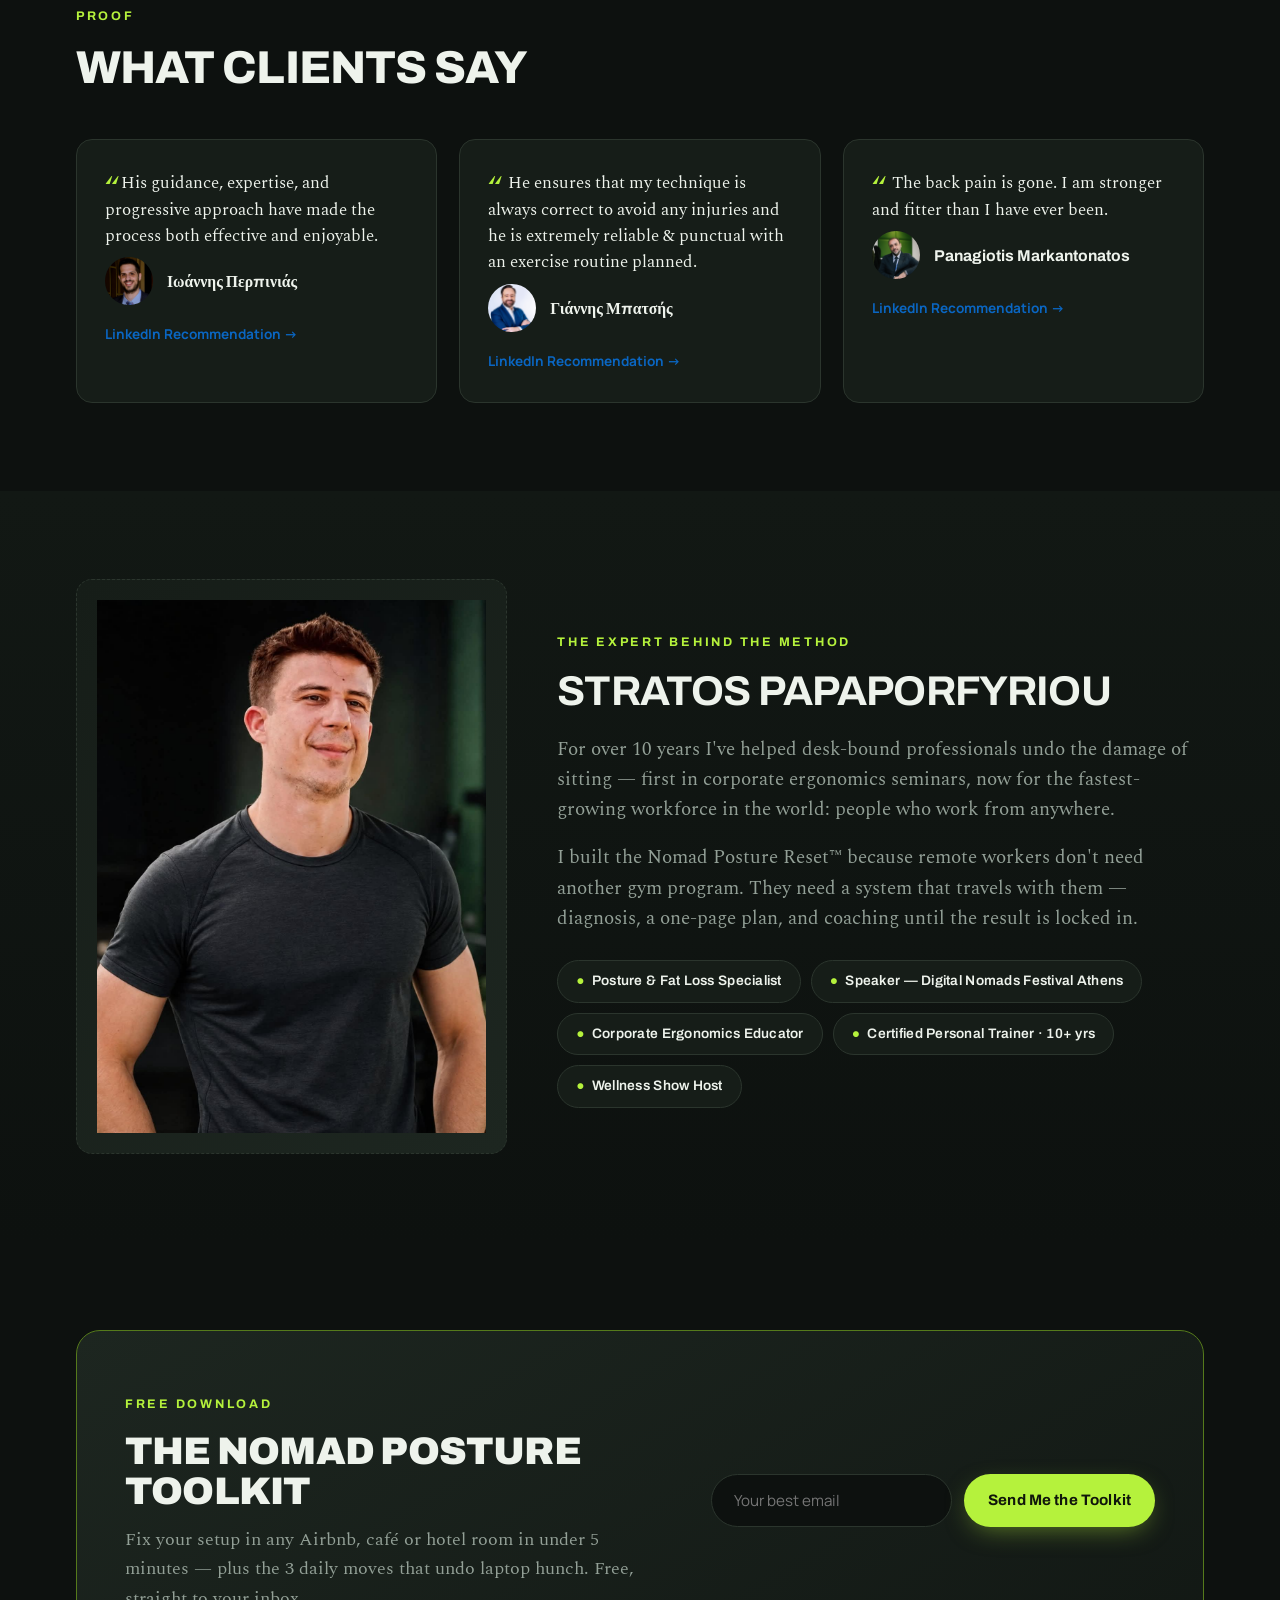
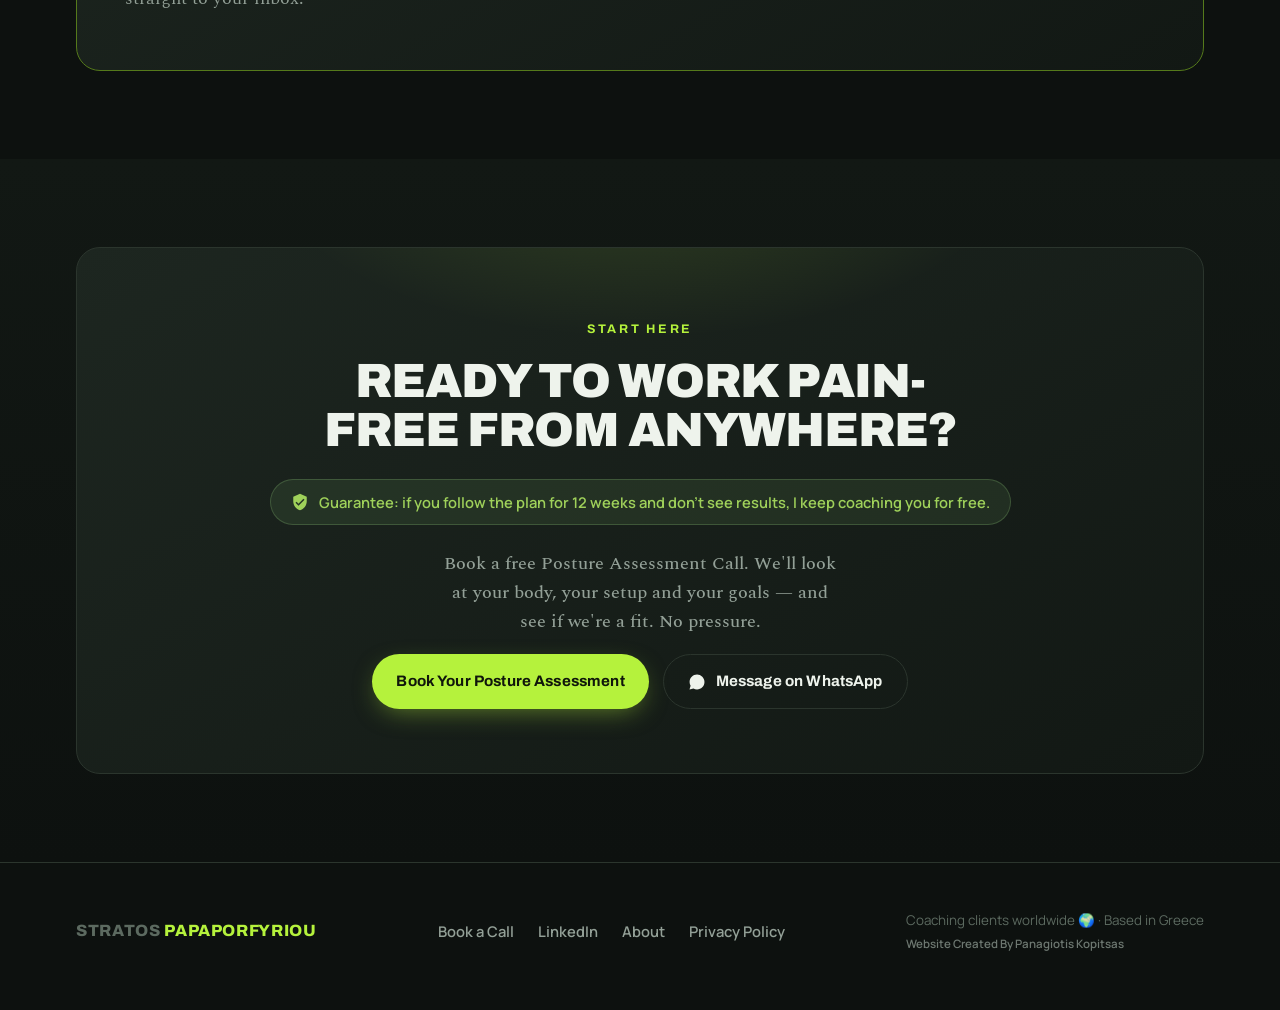
==== commit 0b2f0206: "Update index.html" ====
--- a/index.html
+++ b/index.html
@@ -484,7 +484,7 @@
       <img class="avatar" src="images/client-01.jpg" alt="Ioannis Perpinias">
       <div>
         <b>Ιωάννης Περπινιάς</b>
-        <span>−Χ κιλά σε Χ μήνες</span>
+        <span></span>
       </div>
     </div>
 
@@ -513,7 +513,7 @@
       <img class="avatar" src="images/client-02.jpg" alt="Giannis Batsis">
       <div>
         <b>Γιάννης Μπατσής</b>
-        <span>[ Αποτέλεσμα ]</span>
+        <span></span>
       </div>
     </div>
 
@@ -541,7 +541,7 @@
       <img class="avatar" src="images/client-03.jpg" alt="Παναγιώτης Μαρκαντωνάτος">
       <div>
         <b>Panagiotis Markantonatos</b>
-        <span>[ Αποτέλεσμα ]</span>
+        <span></span>
       </div>
     </div>
 
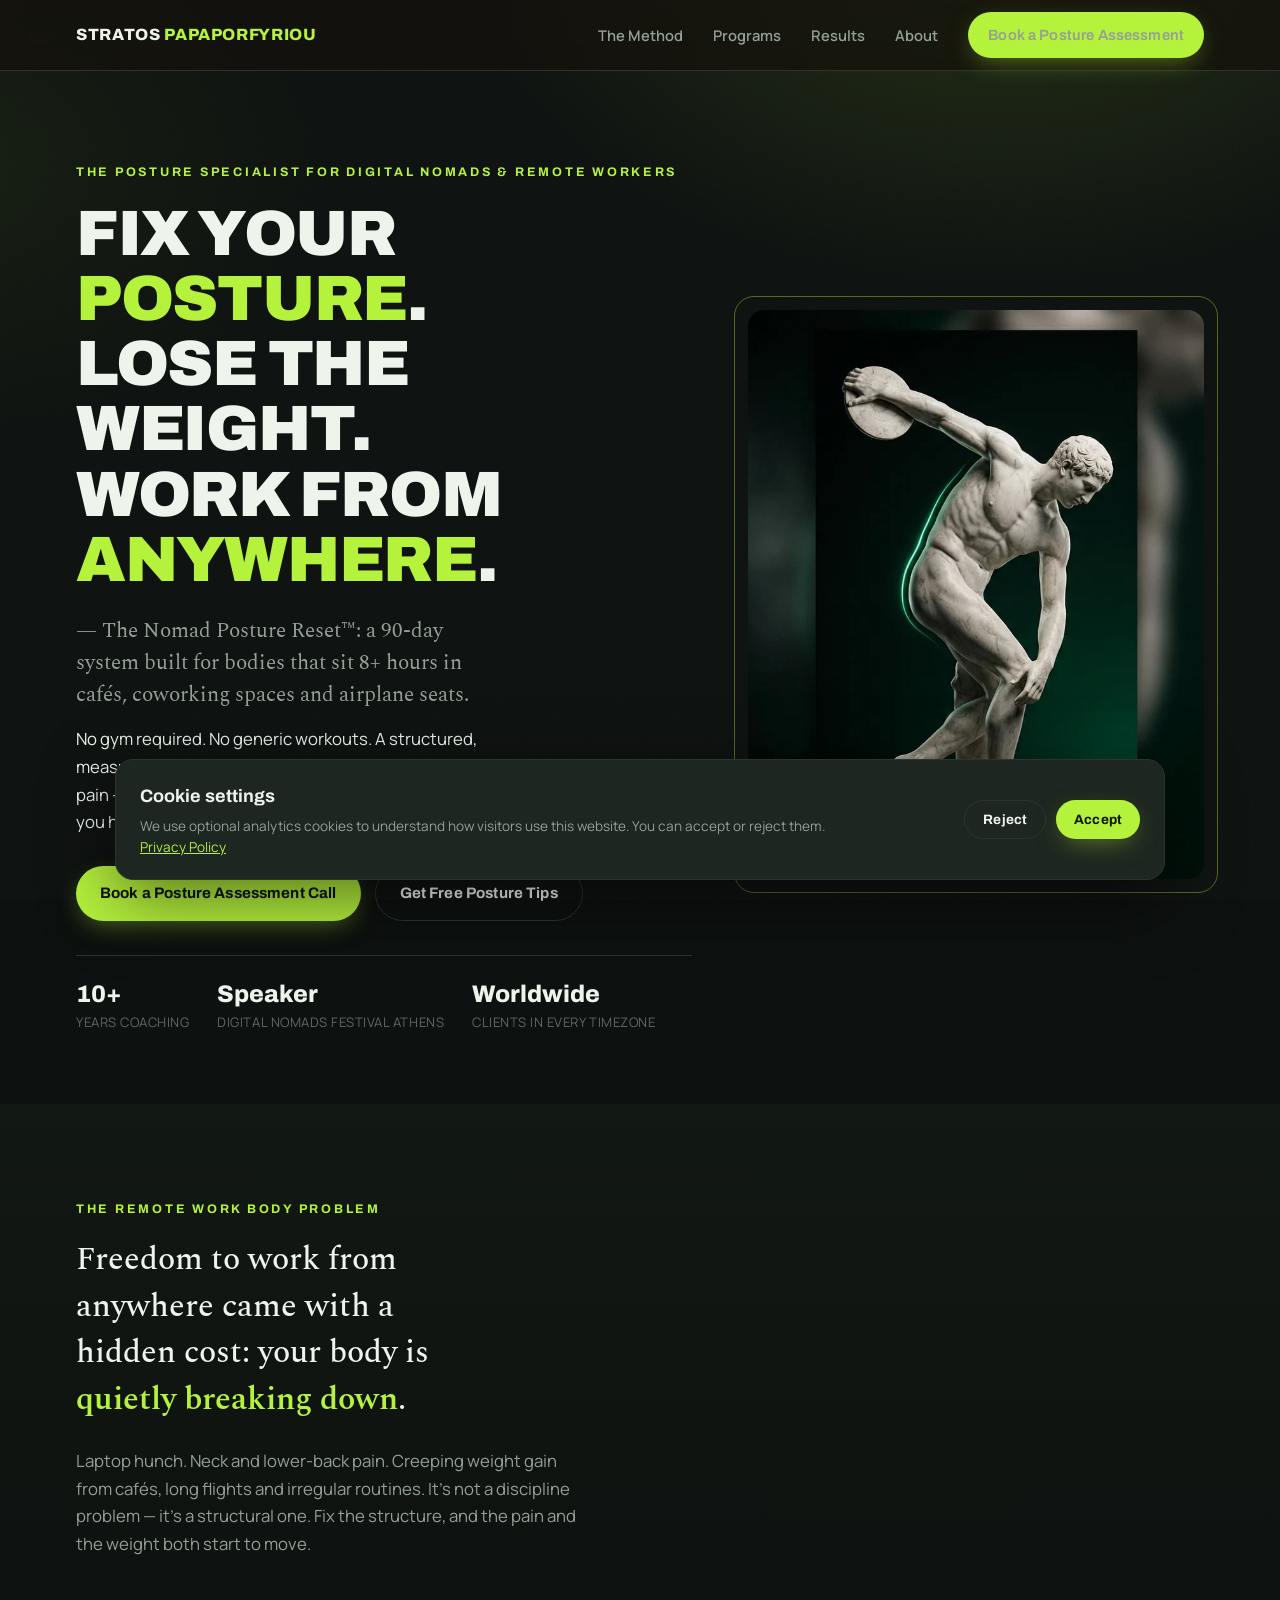
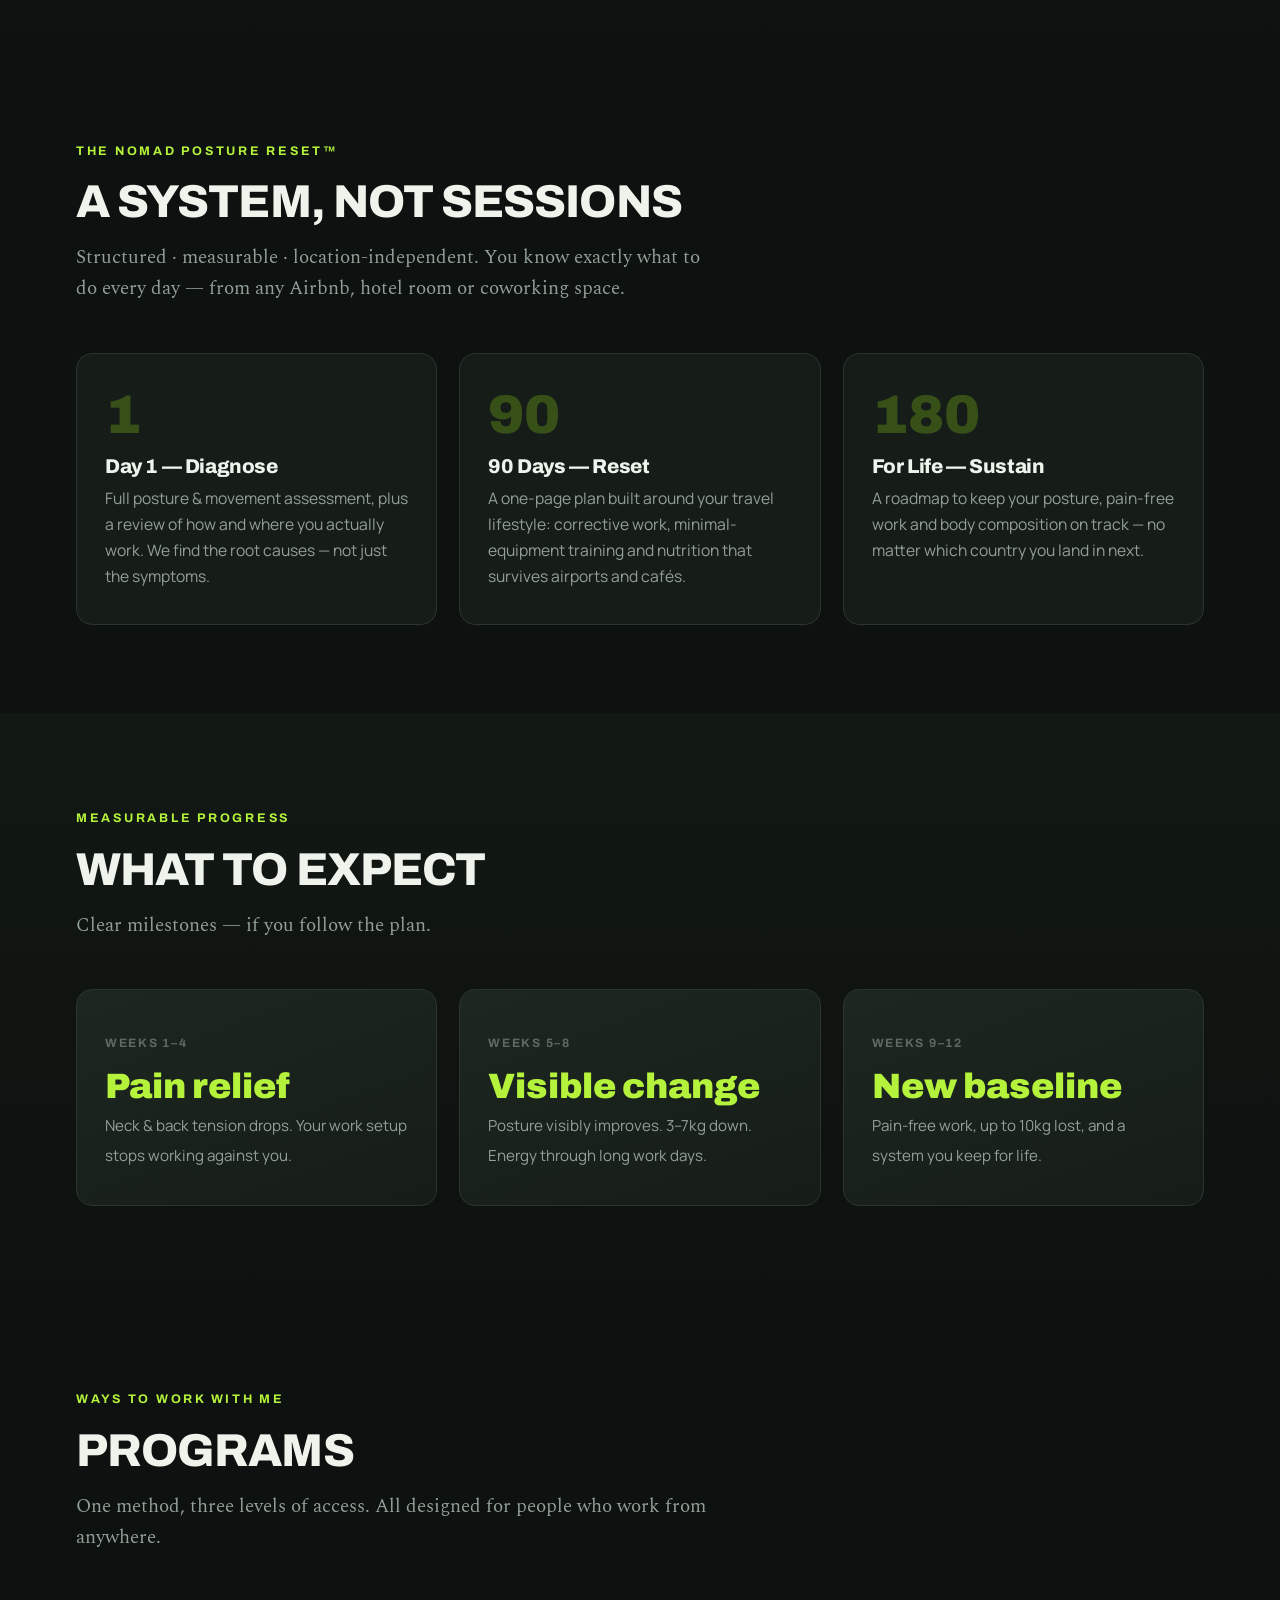
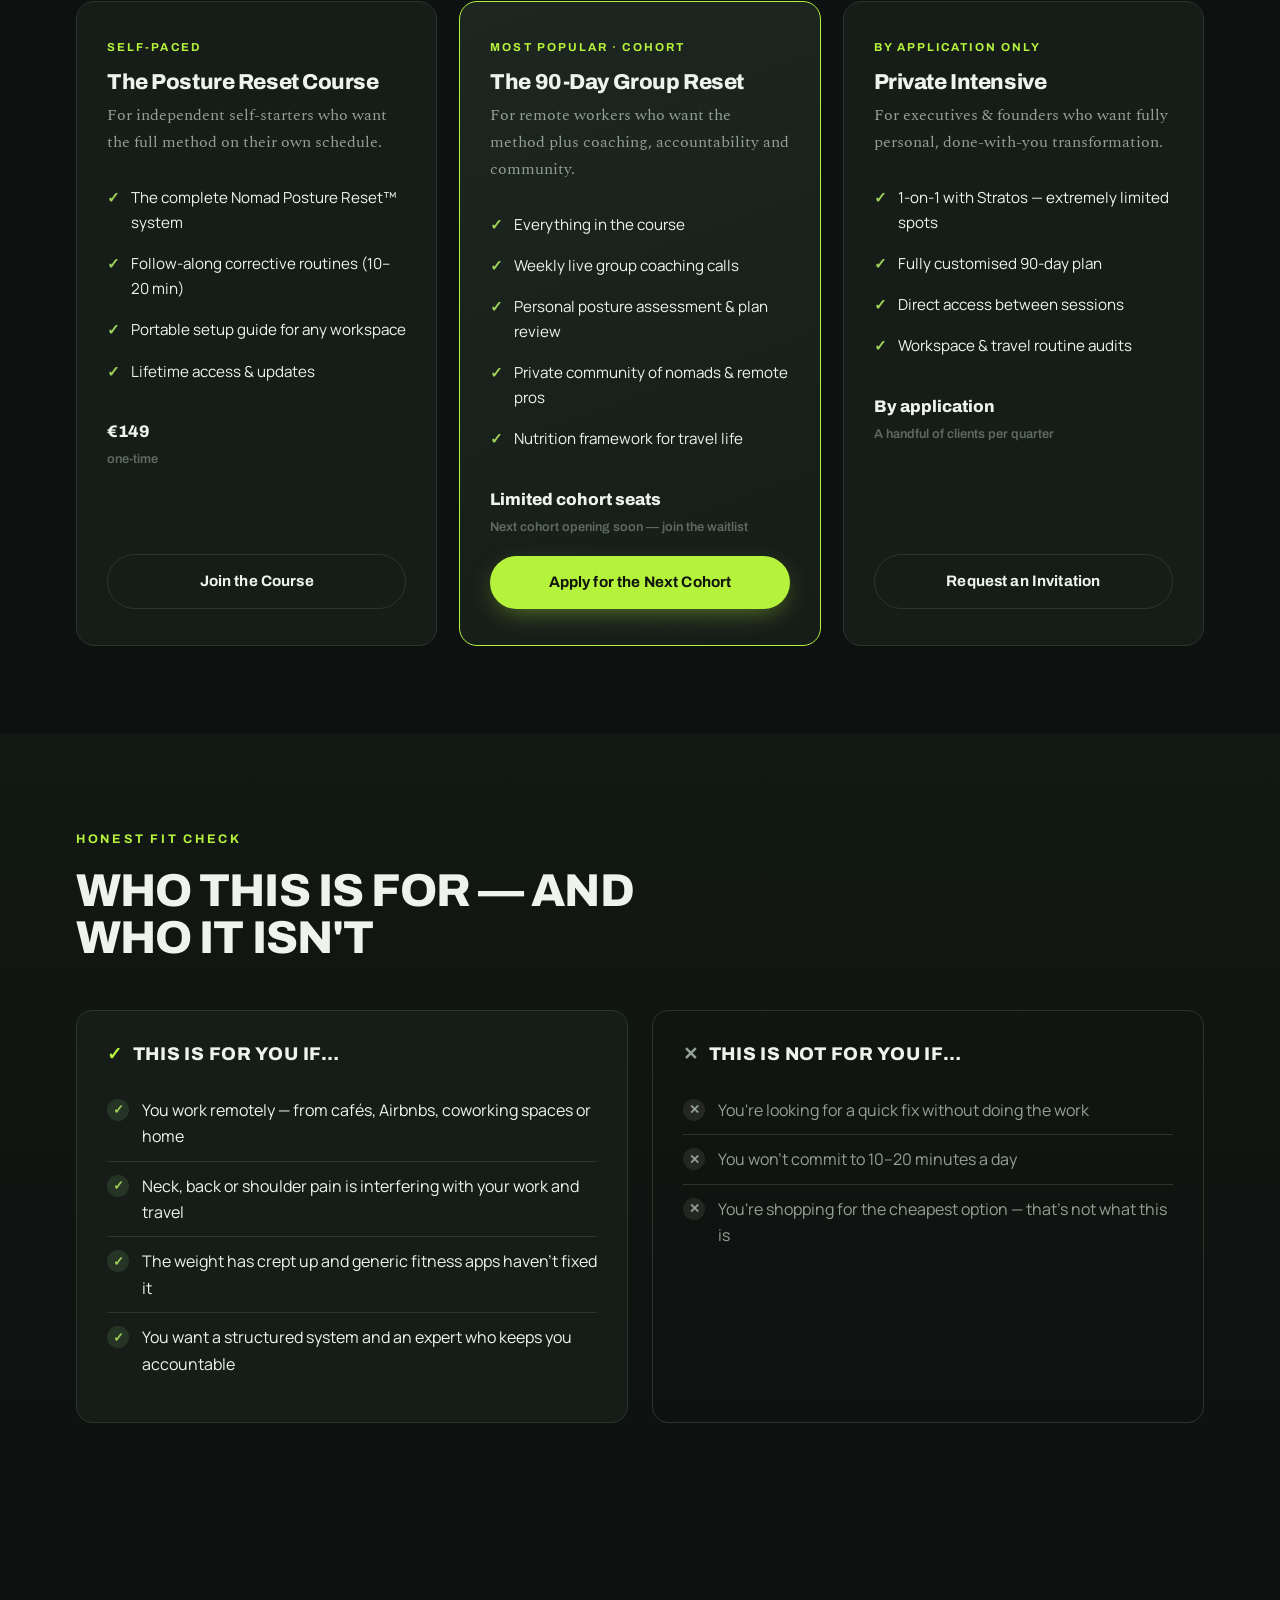
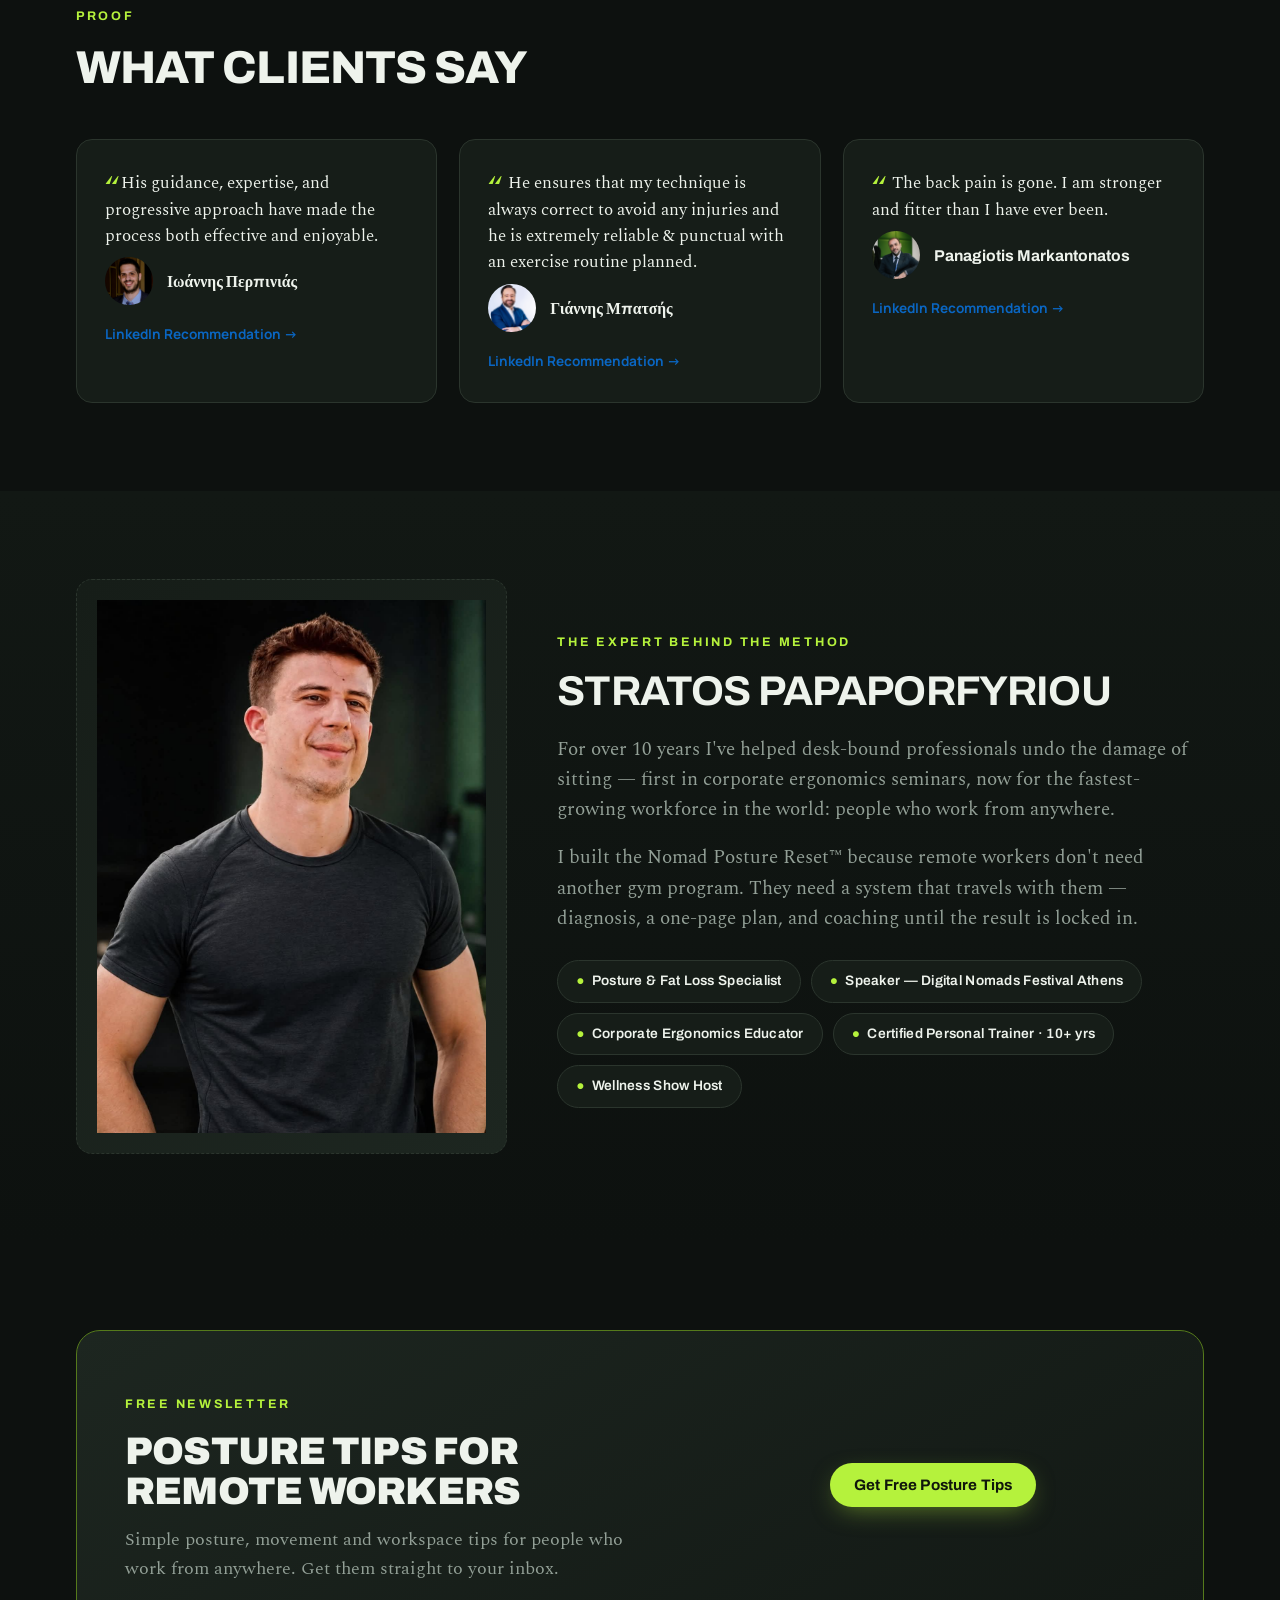
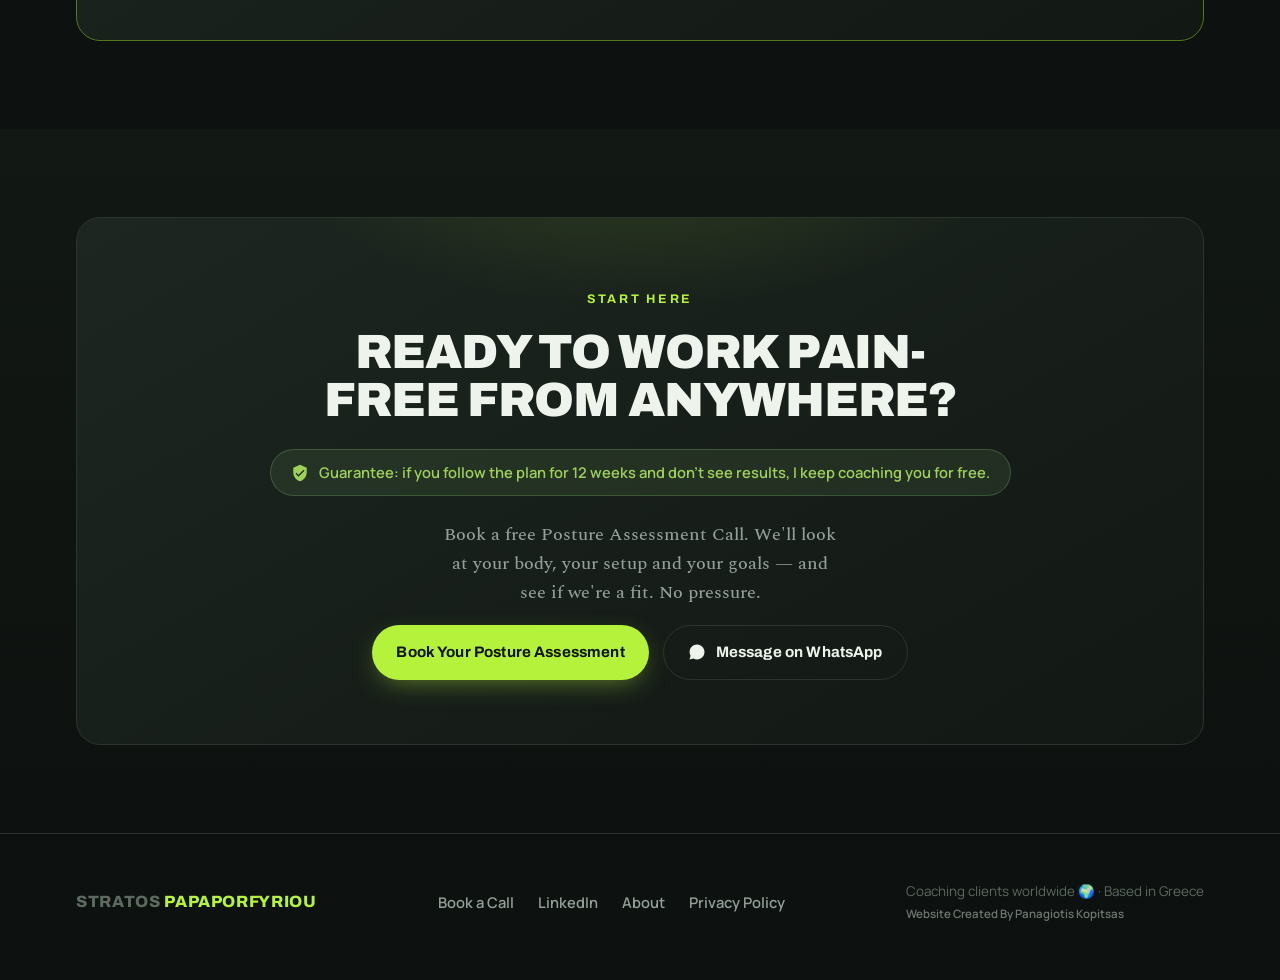
==== commit dd3fa1a3: "Update index.html" ====
--- a/index.html
+++ b/index.html
@@ -2,6 +2,8 @@
 <html lang="en">
 <head>
 
+<link rel="icon" type="image/png" href="images/Logo.png" />
+  
 <!-- Google tag (gtag.js) -->
 <script>
   window.dataLayer = window.dataLayer || [];
@@ -39,8 +41,8 @@
   ║  SETUP NOTES                                                     ║
   ║  1. WHATSAPP: change WHATSAPP_NUMBER in the <script> below.      ║
   ║  2. CALENDLY: replace CALENDLY_URL with your booking link.       ║
-  ║  3. EMAIL FORM: replace the form action with your MailerLite     ║
-  ║     (or similar) embed — search "LEAD MAGNET FORM".              ║
+  ║  3. MAILERLITE: popup button uses form ID 1ufsXY.               ║
+  ║     Universal script is loaded once in <head>.                 ║
   ║  4. PHOTOS: search "ΦΩΤΟ:" comments and replace placeholders.    ║
   ║  5. TESTIMONIALS: fill the slots — search "TESTIMONIAL".         ║
   ╚══════════════════════════════════════════════════════════════════╝
@@ -178,14 +180,13 @@
 .cred .accent{margin-right:7px}
 @media(max-width:860px){.about-grid{grid-template-columns:1fr;gap:34px}.about-grid .photo{max-width:340px}}
 
-/* LEAD MAGNET */
+/* MAILERLITE NEWSLETTER */
 .magnet{background:linear-gradient(150deg,var(--surface-2),var(--bg-2));border:1px solid var(--accent-deep);border-radius:24px;padding:56px 48px;display:grid;grid-template-columns:1.1fr .9fr;gap:44px;align-items:center}
 .magnet h2{font-size:clamp(1.7rem,3.2vw,2.4rem);font-weight:900;text-transform:uppercase}
 .magnet p{color:var(--muted);margin-top:14px;font-family:'Spectral',serif;font-size:1.12rem}
-.magnet form{display:flex;gap:12px;flex-wrap:wrap}
-.magnet input{flex:1;min-width:220px;background:var(--bg);border:1px solid var(--line);border-radius:999px;padding:15px 22px;color:var(--text);font-family:'Manrope';font-size:.95rem}
-.magnet input:focus{outline:none;border-color:var(--accent)}
-@media(max-width:820px){.magnet{grid-template-columns:1fr;padding:44px 30px}}
+.magnet-action{display:flex;align-items:center;justify-content:center}
+.magnet-action .btn{justify-content:center;text-align:center}
+@media(max-width:820px){.magnet{grid-template-columns:1fr;padding:44px 30px}.magnet-action{justify-content:flex-start}}
 
 .cta{background:linear-gradient(150deg,var(--surface-2),var(--bg-2));border:1px solid var(--line);border-radius:24px;padding:64px 48px;text-align:center;position:relative;overflow:hidden}
 .cta::before{content:"";position:absolute;inset:0;background:radial-gradient(600px 300px at 50% -20%,rgba(181,242,60,.16),transparent 65%)}
@@ -280,6 +281,15 @@
   
   
 </style>
+<!-- MailerLite Universal -->
+<script>
+  (function(w,d,e,u,f,l,n){w[f]=w[f]||function(){(w[f].q=w[f].q||[])
+  .push(arguments);},l=d.createElement(e),l.async=1,l.src=u,
+  n=d.getElementsByTagName(e)[0],n.parentNode.insertBefore(l,n);})
+  (window,document,'script','https://assets.mailerlite.com/js/universal.js','ml');
+  ml('account', '23592');
+</script>
+<!-- End MailerLite Universal -->
 </head>
 <body>
 
@@ -307,7 +317,7 @@
       <p class="hero-line">No gym required. No generic workouts. A structured, measurable method that ends laptop hunch, neck and back pain — and gets the weight moving — wherever in the world you happen to be working from.</p>
       <div class="hero-ctas">
         <a class="btn btn-primary" data-cal href="#">Book a Posture Assessment Call</a>
-        <a class="btn btn-ghost" href="#magnet">Get the Free Nomad Posture Toolkit</a>
+        <a class="btn btn-ghost" href="#magnet">Get Free Posture Tips</a>
       </div>
       <div class="trust">
         <div><b>10+</b><small>Years coaching</small></div>
@@ -580,20 +590,19 @@
   </div>
 </section>
 
-<!-- ==== LEAD MAGNET ==== -->
+<!-- ==== MAILERLITE NEWSLETTER ==== -->
 <section id="magnet">
   <div class="wrap reveal">
     <div class="magnet">
       <div>
-        <span class="eyebrow">Free download</span>
-        <h2>The Nomad Posture Toolkit</h2>
-        <p>Fix your setup in any Airbnb, café or hotel room in under 5 minutes — plus the 3 daily moves that undo laptop hunch. Free, straight to your inbox.</p>
-      </div>
-      <!-- LEAD MAGNET FORM: replace action with your MailerLite/ConvertKit endpoint -->
-      <form action="#" method="post">
-        <input type="email" name="email" placeholder="Your best email" required />
-        <button class="btn btn-primary" type="submit">Send Me the Toolkit</button>
-      </form>
+        <span class="eyebrow">Free newsletter</span>
+        <h2>Posture Tips for Remote Workers</h2>
+        <p>Simple posture, movement and workspace tips for people who work from anywhere. Get them straight to your inbox.</p>
+      </div>
+      <div class="magnet-action">
+        <!-- MailerLite pop-up form opens when this button is clicked. -->
+        <button type="button" class="btn btn-primary ml-onclick-form" onclick="ml('show', '1ufsXY', true)">Get Free Posture Tips</button>
+      </div>
     </div>
   </div>
 </section>
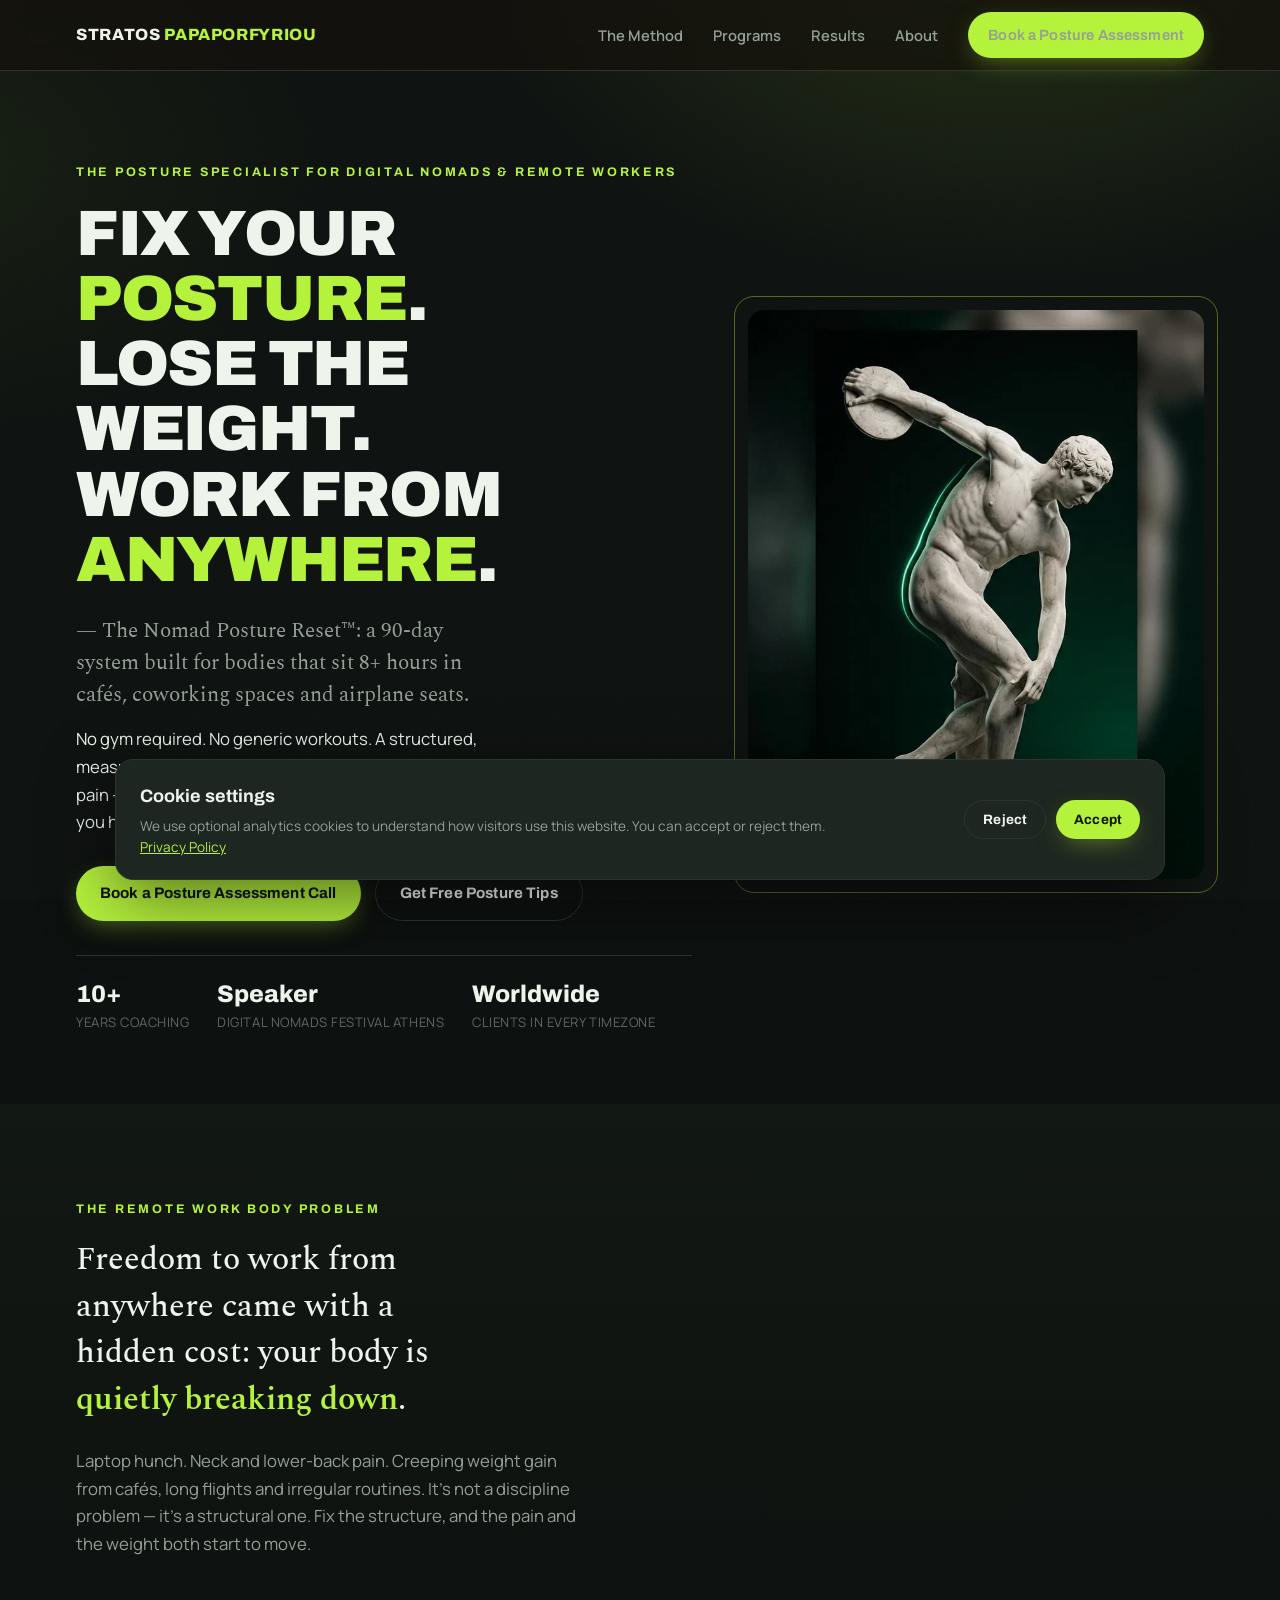
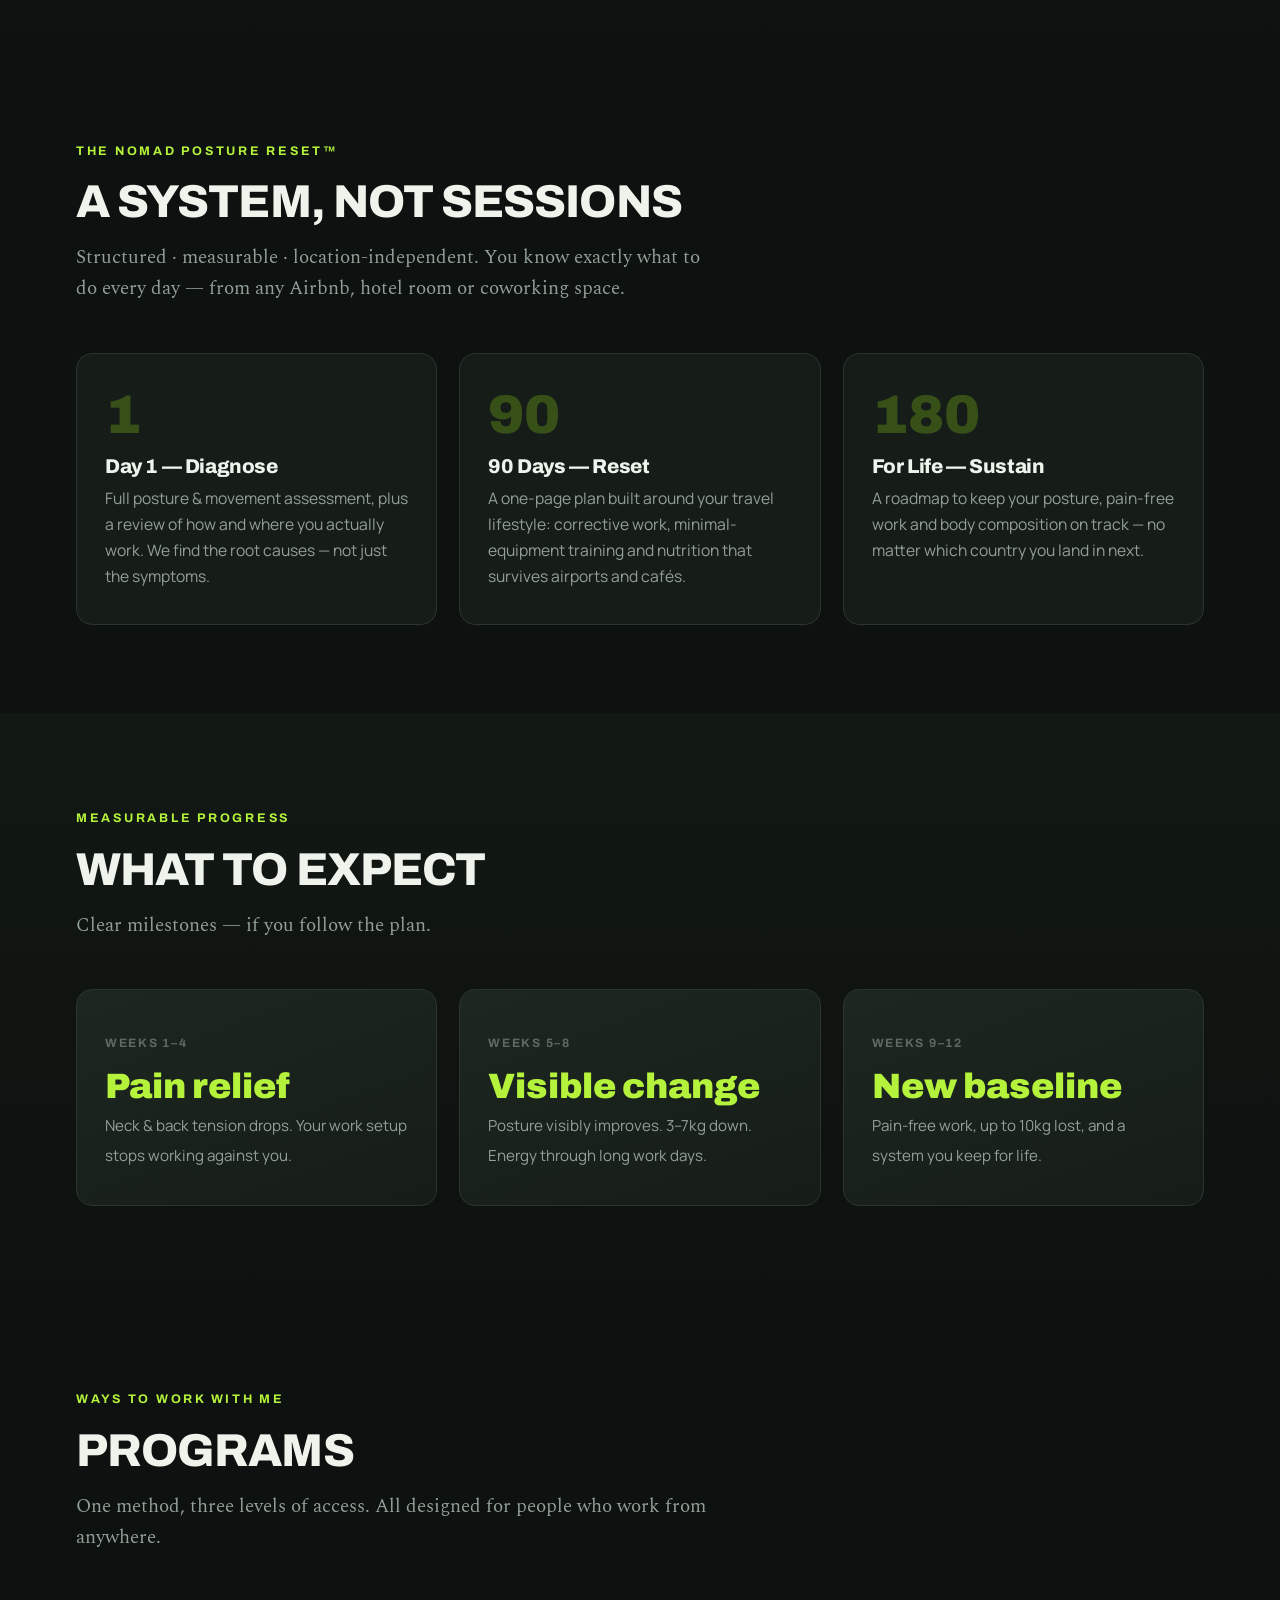
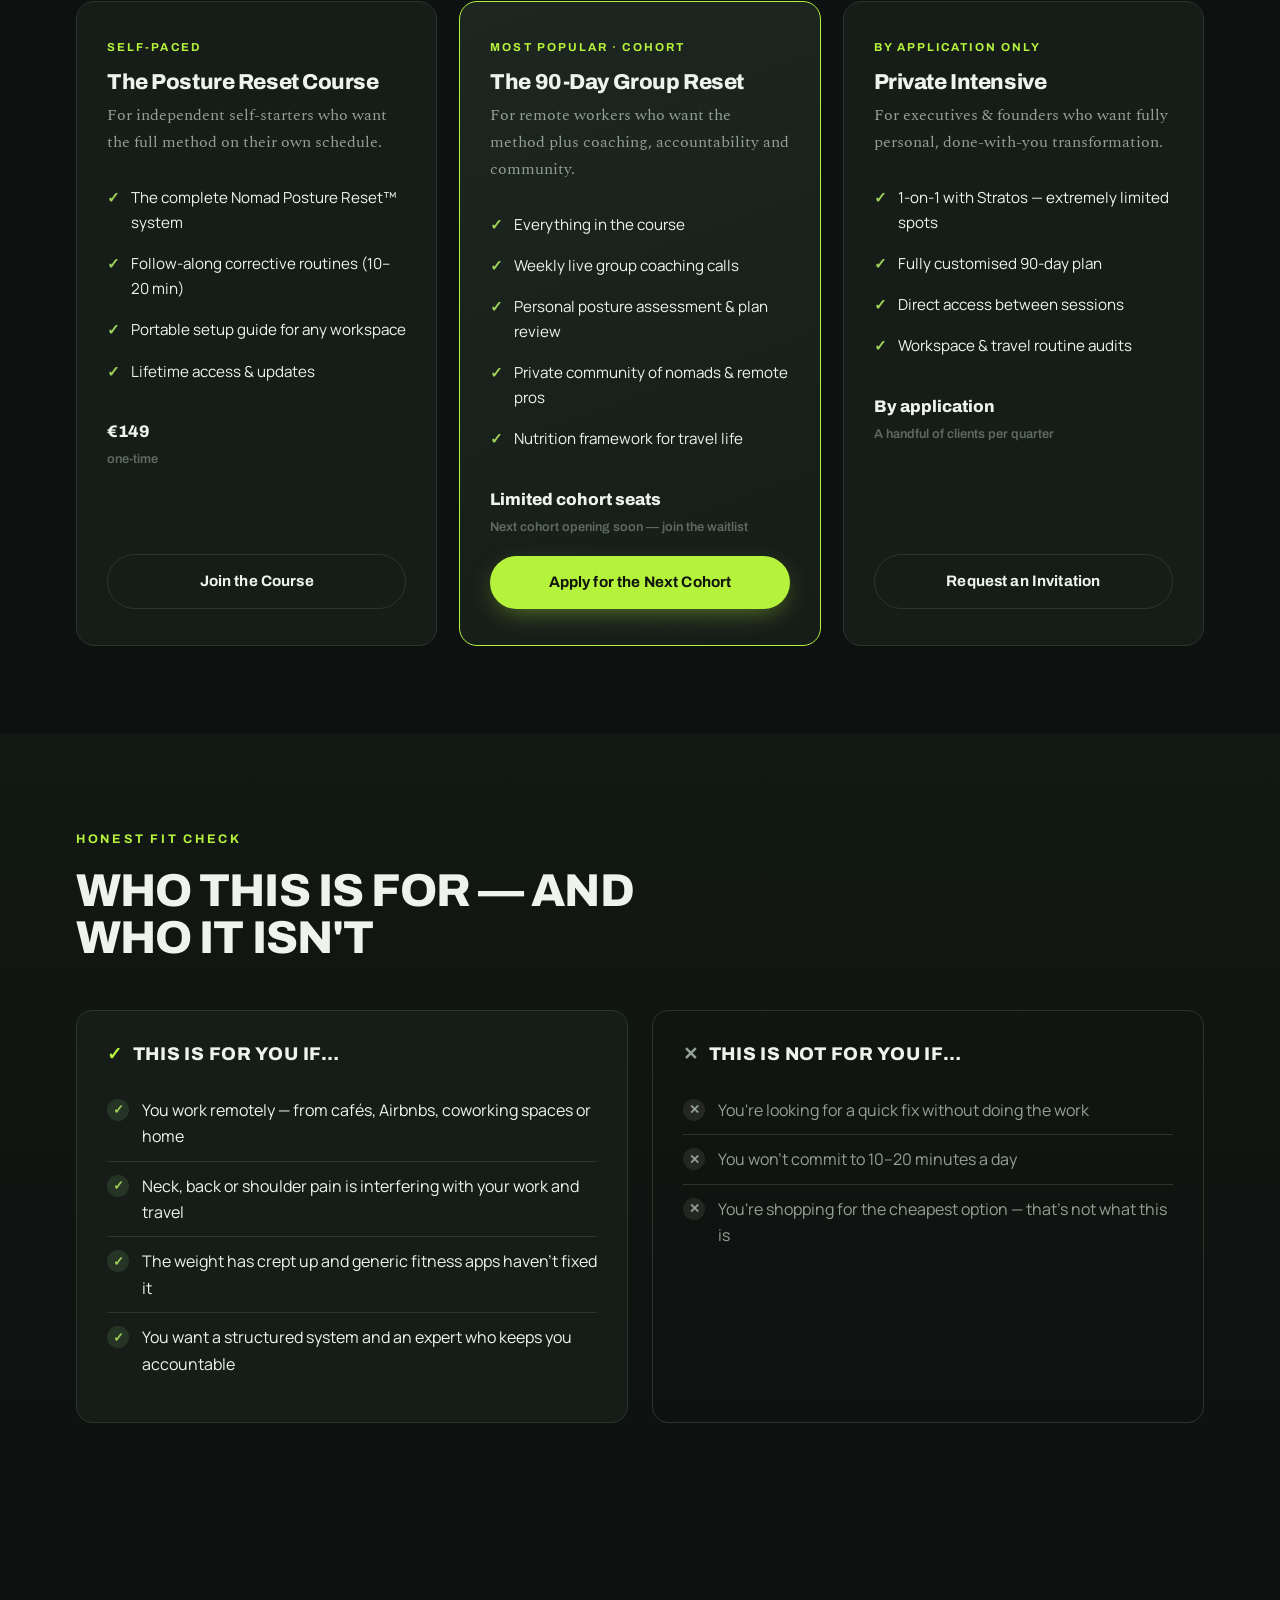
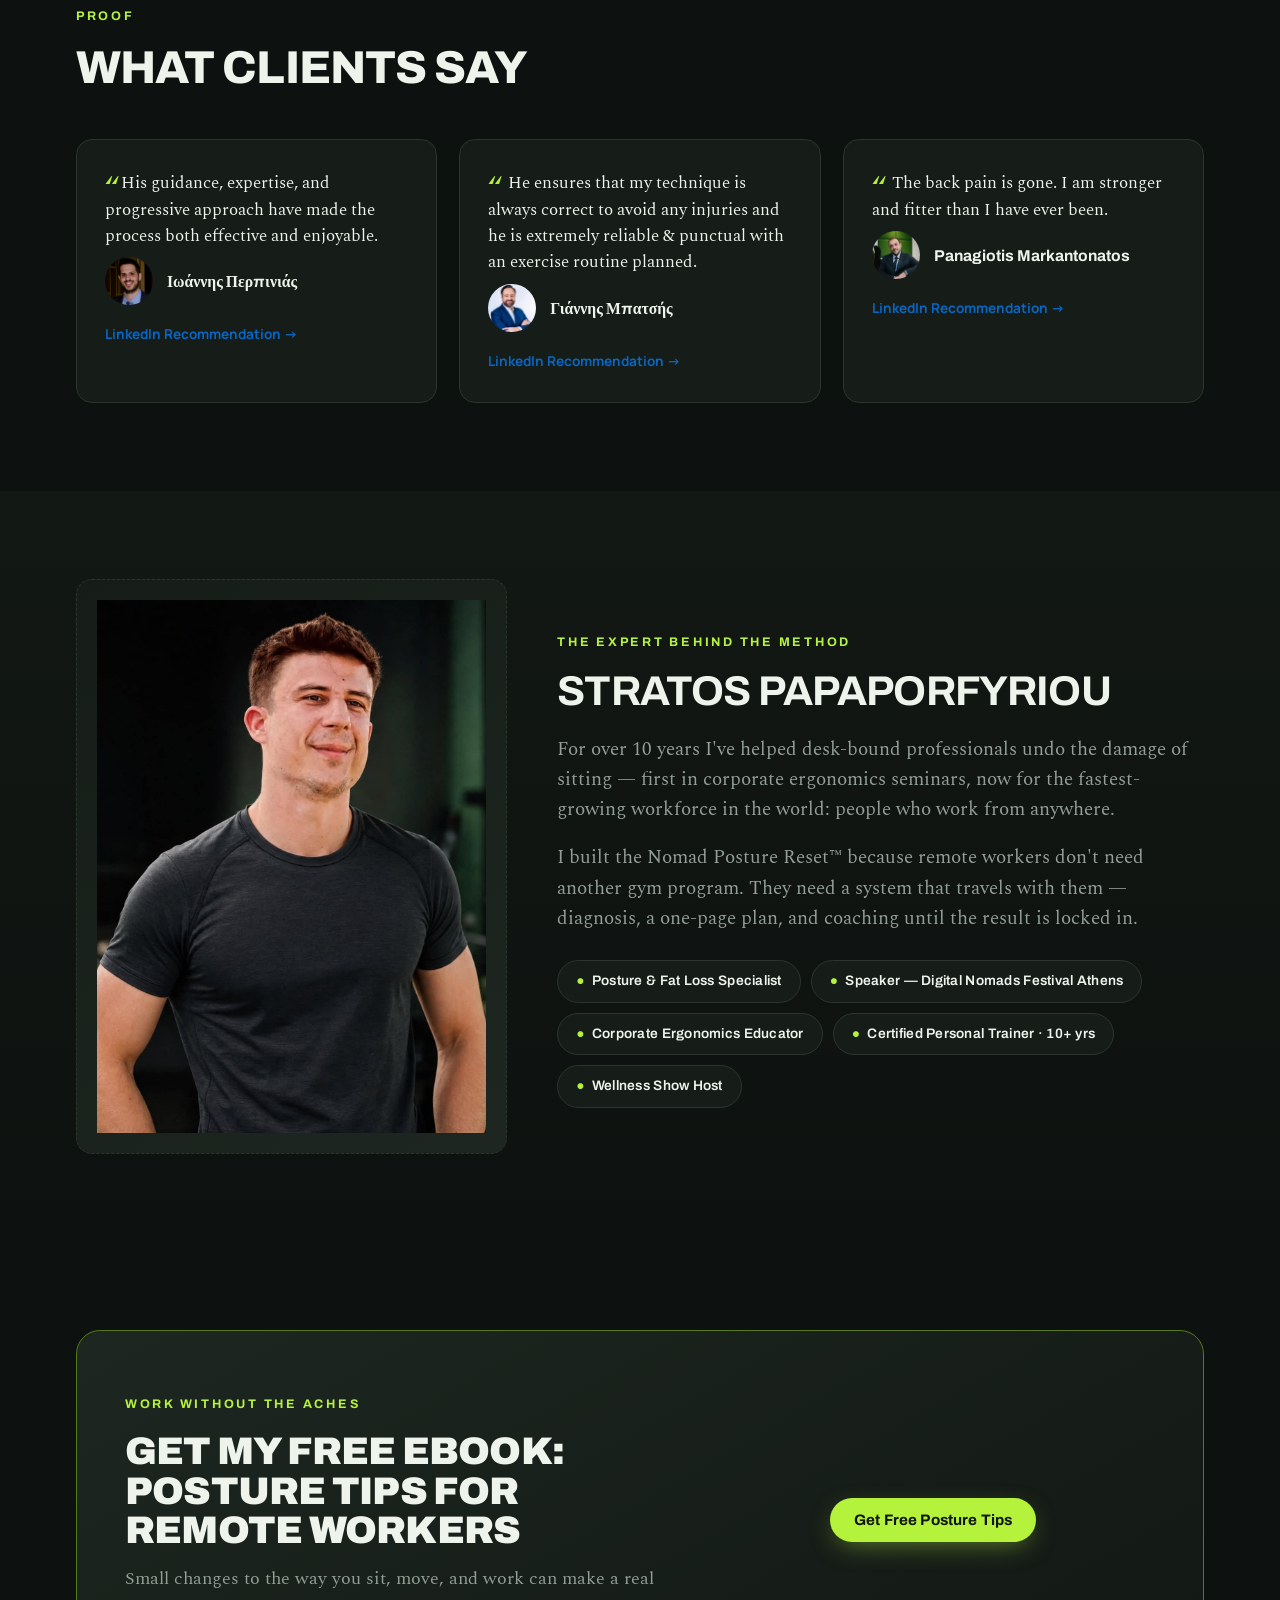
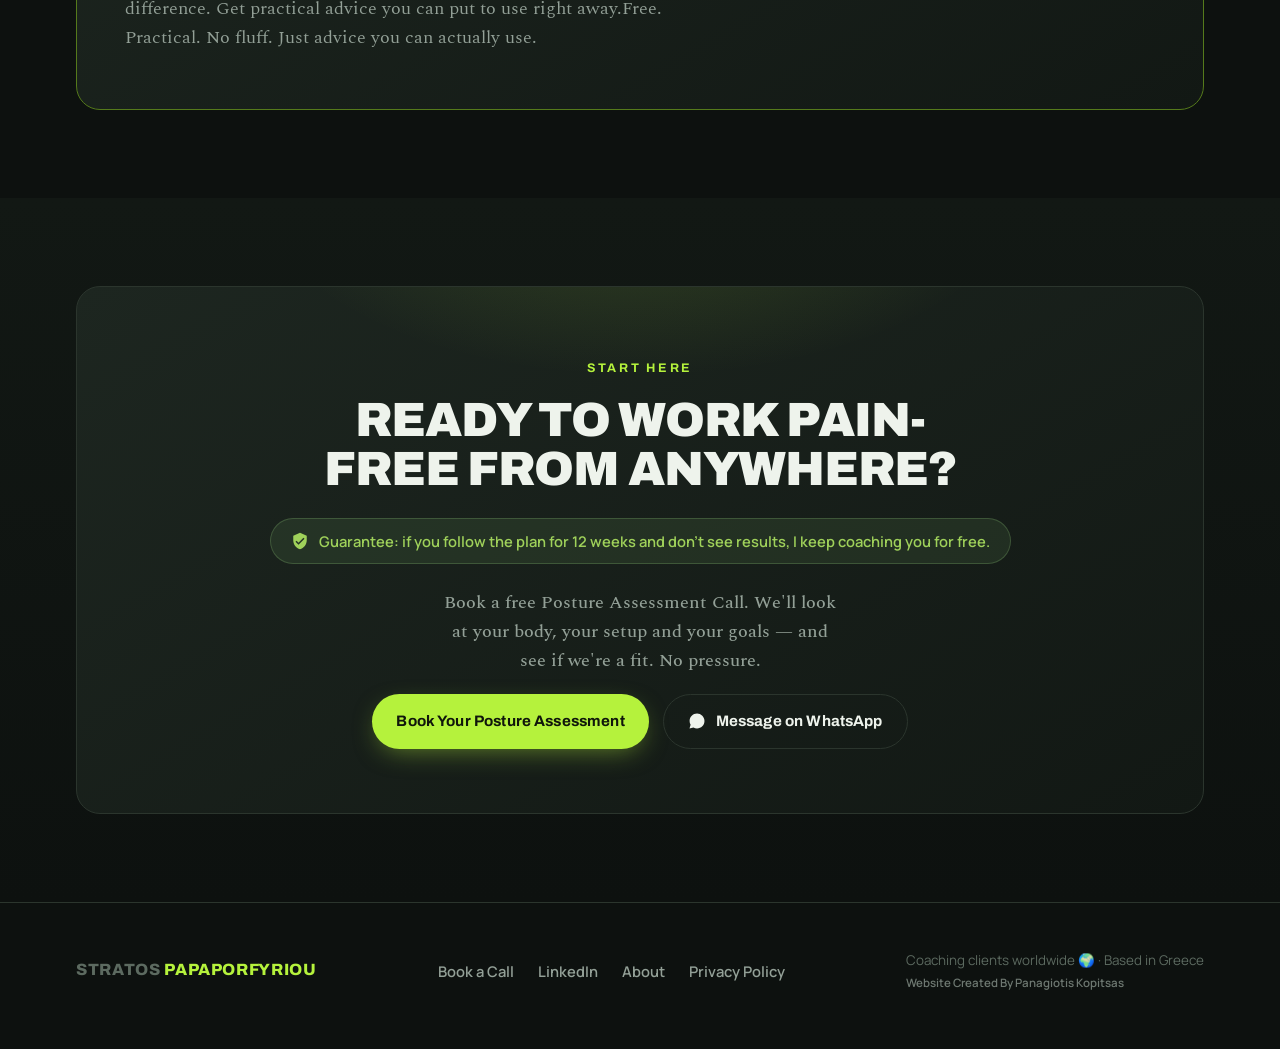
==== commit 3cc8f009: "Update index.html" ====
--- a/index.html
+++ b/index.html
@@ -595,9 +595,13 @@
   <div class="wrap reveal">
     <div class="magnet">
       <div>
-        <span class="eyebrow">Free newsletter</span>
-        <h2>Posture Tips for Remote Workers</h2>
-        <p>Simple posture, movement and workspace tips for people who work from anywhere. Get them straight to your inbox.</p>
+        <span class="eyebrow">Work Without the Aches</span>
+        <h2>Get my free eBook: Posture Tips for Remote Workers</h2>
+        <p>Small changes to the way you sit, move, and work can make a real difference. Get practical advice you can put to use right away.Free. Practical. No fluff. Just advice you can actually use.
+
+
+
+</p>
       </div>
       <div class="magnet-action">
         <!-- MailerLite pop-up form opens when this button is clicked. -->
